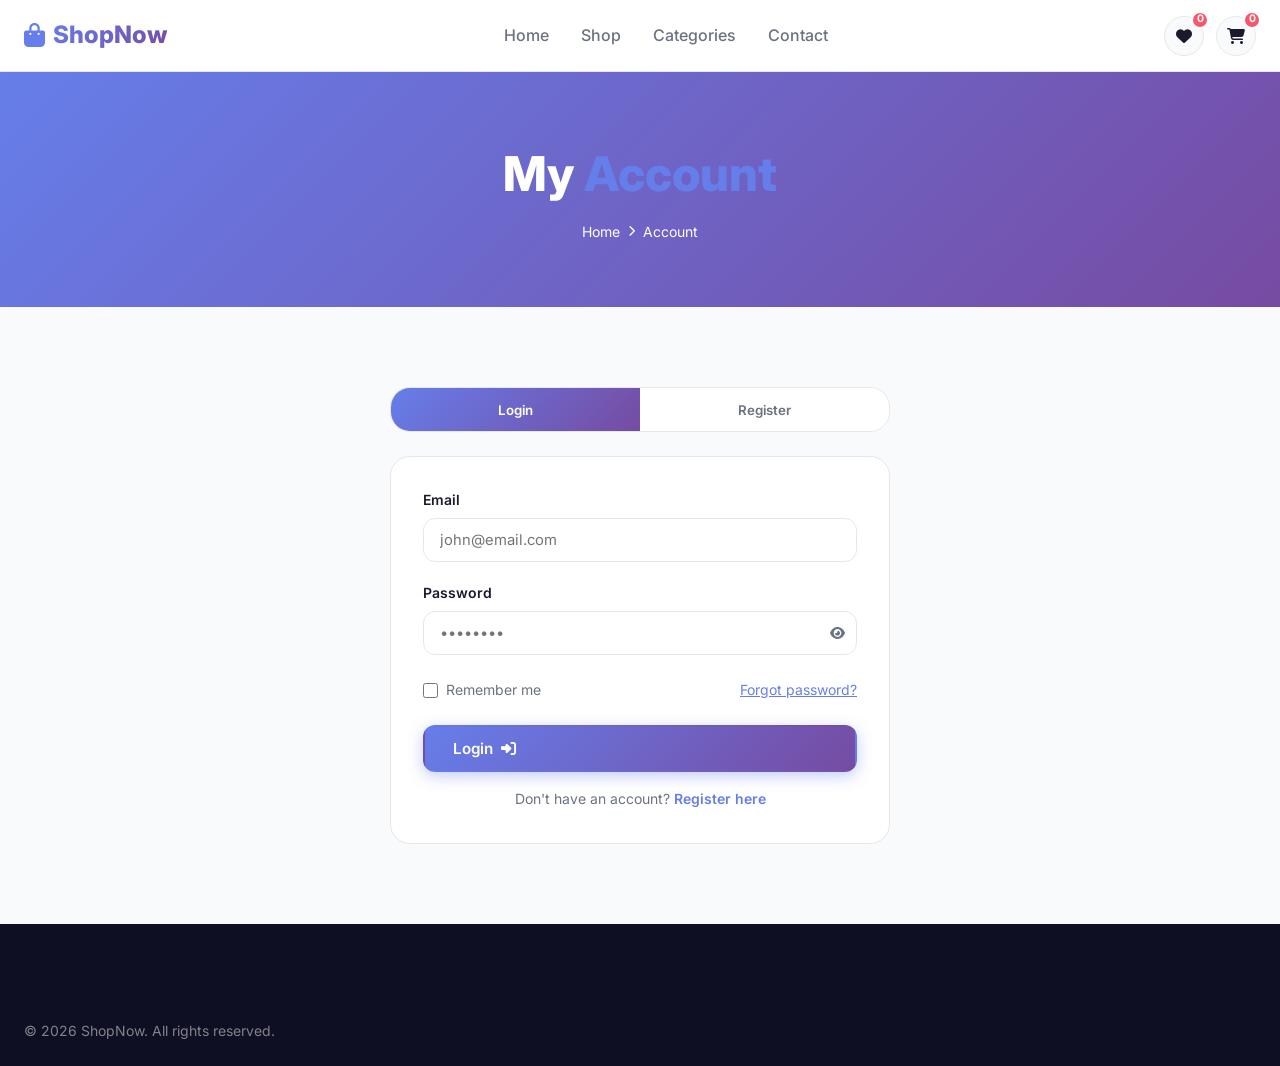
==== account.html @ 6c17c382 "Add files via upload account" ====
<!DOCTYPE html>
<html lang="en">
<head>
  <meta charset="UTF-8"/>
  <meta name="viewport" content="width=device-width, initial-scale=1.0"/>
  <title>My Account – ShopNow</title>
  <link rel="stylesheet" href="css/style.css"/>
  <link rel="stylesheet" href="css/animations.css"/>
  <link rel="stylesheet" href="https://cdnjs.cloudflare.com/ajax/libs/font-awesome/6.5.0/css/all.min.css"/>
  <link href="https://fonts.googleapis.com/css2?family=Inter:wght@300;400;500;600;700;800&display=swap" rel="stylesheet"/>
</head>
<body>
  <header class="navbar" id="navbar">
    <div class="nav-container">
      <a href="index.html" class="logo"><i class="fas fa-shopping-bag"></i><span>ShopNow</span></a>
      <nav class="nav-links" id="navLinks">
        <a href="index.html">Home</a><a href="shop.html">Shop</a>
        <a href="index.html#categories">Categories</a><a href="contact.html">Contact</a>
      </nav>
      <div class="nav-actions">
        <a href="wishlist.html" class="icon-btn"><i class="fas fa-heart"></i><span class="badge" id="wishlistBadge">0</span></a>
        <a href="cart.html" class="icon-btn"><i class="fas fa-shopping-cart"></i><span class="badge" id="cartBadge">0</span></a>
        <button class="hamburger" id="hamburger"><span></span><span></span><span></span></button>
      </div>
    </div>
  </header>

  <div class="page-hero">
    <h1>My <span class="highlight">Account</span></h1>
    <nav class="breadcrumb"><a href="index.html">Home</a> <i class="fas fa-chevron-right"></i> Account</nav>
  </div>

  <!-- Login / Register or Dashboard -->
  <section class="container section" id="accountSection">
    <!-- AUTH FORMS (shown when logged out) -->
    <div id="authForms">
      <div class="auth-tabs">
        <button class="auth-tab active" id="loginTab">Login</button>
        <button class="auth-tab" id="registerTab">Register</button>
      </div>

      <!-- Login Form -->
      <div class="auth-form-wrap" id="loginForm">
        <form id="loginFormEl">
          <div class="form-group">
            <label>Email</label>
            <input type="email" id="loginEmail" placeholder="john@email.com" required/>
          </div>
          <div class="form-group">
            <label>Password</label>
            <div class="password-wrap">
              <input type="password" id="loginPass" placeholder="••••••••" required/>
              <button type="button" class="eye-btn" data-target="loginPass"><i class="fas fa-eye"></i></button>
            </div>
          </div>
          <div class="form-check-row">
            <label class="filter-check"><input type="checkbox"> Remember me</label>
            <a href="#" class="link">Forgot password?</a>
          </div>
          <button type="submit" class="btn btn-primary full-width">Login <i class="fas fa-sign-in-alt"></i></button>
          <p class="auth-switch">Don't have an account? <a href="#" id="toRegister">Register here</a></p>
        </form>
      </div>

      <!-- Register Form -->
      <div class="auth-form-wrap hidden" id="registerForm">
        <form id="registerFormEl">
          <div class="form-row">
            <div class="form-group">
              <label>First Name *</label>
              <input type="text" placeholder="John" required/>
            </div>
            <div class="form-group">
              <label>Last Name *</label>
              <input type="text" placeholder="Doe" required/>
            </div>
          </div>
          <div class="form-group">
            <label>Email *</label>
            <input type="email" placeholder="john@email.com" required/>
          </div>
          <div class="form-group">
            <label>Phone</label>
            <input type="tel" placeholder="+91 98765 43210"/>
          </div>
          <div class="form-group">
            <label>Password *</label>
            <div class="password-wrap">
              <input type="password" id="regPass" placeholder="Min. 8 characters" required/>
              <button type="button" class="eye-btn" data-target="regPass"><i class="fas fa-eye"></i></button>
            </div>
          </div>
          <div class="form-group">
            <label class="filter-check"><input type="checkbox" required> I agree to the <a href="#" class="link">Terms & Conditions</a></label>
          </div>
          <button type="submit" class="btn btn-primary full-width">Create Account <i class="fas fa-user-plus"></i></button>
          <p class="auth-switch">Already have an account? <a href="#" id="toLogin">Login here</a></p>
        </form>
      </div>
    </div>

    <!-- DASHBOARD (shown when logged in) -->
    <div id="dashboard" class="hidden">
      <div class="dashboard-layout">
        <aside class="dashboard-sidebar">
          <div class="user-avatar-big" id="userAvatarBig">A</div>
          <div class="user-name-big" id="userNameBig">User</div>
          <nav class="dashboard-nav">
            <button class="dash-tab active" data-tab="orders"><i class="fas fa-box"></i> My Orders</button>
            <button class="dash-tab" data-tab="profile"><i class="fas fa-user"></i> Profile</button>
            <button class="dash-tab" data-tab="addresses"><i class="fas fa-map-marker-alt"></i> Addresses</button>
            <button class="dash-tab" data-tab="wishlist"><i class="fas fa-heart"></i> Wishlist</button>
            <button class="dash-tab logout" id="logoutBtn"><i class="fas fa-sign-out-alt"></i> Logout</button>
          </nav>
        </aside>
        <main class="dashboard-main">
          <div class="dash-panel active" id="tabOrders">
            <h3>My Orders</h3>
            <div class="orders-list" id="ordersList">
              <div class="empty-state"><i class="fas fa-box-open"></i><p>No orders yet. <a href="shop.html">Start shopping!</a></p></div>
            </div>
          </div>
          <div class="dash-panel" id="tabProfile">
            <h3>Edit Profile</h3>
            <form class="checkout-form">
              <div class="form-row">
                <div class="form-group"><label>First Name</label><input type="text" placeholder="John"/></div>
                <div class="form-group"><label>Last Name</label><input type="text" placeholder="Doe"/></div>
              </div>
              <div class="form-group"><label>Email</label><input type="email" placeholder="john@email.com"/></div>
              <div class="form-group"><label>Phone</label><input type="tel" placeholder="+91 98765 43210"/></div>
              <button type="submit" class="btn btn-primary">Save Changes</button>
            </form>
          </div>
          <div class="dash-panel" id="tabAddresses">
            <h3>Saved Addresses</h3>
            <div class="empty-state"><i class="fas fa-map-pin"></i><p>No addresses saved yet.</p></div>
          </div>
          <div class="dash-panel" id="tabWishlist">
            <h3>Wishlist</h3>
            <div id="dashWishlistGrid" class="products-grid"></div>
          </div>
        </main>
      </div>
    </div>
  </section>

  <footer class="footer">
    <div class="container">
      <div class="footer-bottom" style="border-top:none;padding-top:2rem;">
        <p>© 2026 ShopNow. All rights reserved.</p>
      </div>
    </div>
  </footer>

  <div class="toast" id="toast"><i class="fas fa-check-circle"></i> <span id="toastMsg"></span></div>
  <button class="back-to-top" id="backToTop"><i class="fas fa-arrow-up"></i></button>

  <script src="js/data.js"></script>
  <script src="js/utils.js"></script>
  <script src="js/account.js"></script>
</body>
</html>
---- css/style.css ----
/* ============================
   SHOPNOW – MAIN STYLESHEET
   ============================ */

/* ── RESET & BASE ── */
*, *::before, *::after { box-sizing: border-box; margin: 0; padding: 0; }
:root {
  --primary: #667eea;
  --primary-dark: #5a6fd6;
  --secondary: #764ba2;
  --accent: #f5576c;
  --success: #43e97b;
  --warning: #fee140;
  --text: #1a1a2e;
  --text-light: #6b7280;
  --bg: #f8fafc;
  --white: #ffffff;
  --border: #e5e7eb;
  --shadow: 0 4px 20px rgba(0,0,0,.08);
  --shadow-lg: 0 10px 40px rgba(0,0,0,.15);
  --radius: 12px;
  --radius-lg: 20px;
  --transition: all .3s ease;
  --nav-h: 72px;
  --font: 'Inter', sans-serif;
}
html { scroll-behavior: smooth; }
body { font-family: var(--font); color: var(--text); background: var(--bg); line-height: 1.6; overflow-x: hidden; }
a { text-decoration: none; color: inherit; }
ul { list-style: none; }
img { max-width: 100%; display: block; }
input, select, textarea, button { font-family: inherit; outline: none; border: none; }
button { cursor: pointer; }

/* ── UTILITY ── */
.container { max-width: 1280px; margin: 0 auto; padding: 0 1.5rem; }
.section { padding: 5rem 0; }
.hidden { display: none !important; }
.text-green { color: var(--success); }
.full-width { width: 100%; }
.link { color: var(--primary); text-decoration: underline; }

/* ── BUTTONS ── */
.btn {
  display: inline-flex; align-items: center; gap: .5rem;
  padding: .75rem 1.75rem; border-radius: var(--radius); font-weight: 600; font-size: .95rem;
  cursor: pointer; transition: var(--transition); border: 2px solid transparent;
}
.btn-primary {
  background: linear-gradient(135deg, var(--primary), var(--secondary));
  color: #fff; border-color: transparent;
  box-shadow: 0 4px 15px rgba(102,126,234,.4);
}
.btn-primary:hover { transform: translateY(-2px); box-shadow: 0 8px 25px rgba(102,126,234,.5); }
.btn-outline {
  background: transparent; color: var(--primary);
  border-color: var(--primary);
}
.btn-outline:hover { background: var(--primary); color: #fff; }
.btn-text { background: none; color: var(--primary); font-size: .875rem; font-weight: 500; padding: 0; }

/* ── SECTION HEADER ── */
.section-header { text-align: center; margin-bottom: 3rem; }
.section-header h2 { font-size: clamp(1.75rem, 4vw, 2.5rem); font-weight: 800; margin-bottom: .75rem; }
.section-header p { color: var(--text-light); font-size: 1.1rem; max-width: 500px; margin: 0 auto 1.5rem; }
.highlight { color: var(--primary); }
.gradient-text {
  background: linear-gradient(135deg, #fff 0%, #ffd6ff 100%);
  -webkit-background-clip: text; -webkit-text-fill-color: transparent; background-clip: text;
}

/* ============================
   NAVBAR
   ============================ */
.navbar {
  position: fixed; top: 0; left: 0; right: 0; z-index: 1000;
  background: rgba(255,255,255,.95); backdrop-filter: blur(12px);
  border-bottom: 1px solid var(--border);
  transition: var(--transition);
  height: var(--nav-h);
}
.navbar.scrolled { box-shadow: var(--shadow); }
.nav-container {
  display: flex; align-items: center; justify-content: space-between;
  height: 100%; max-width: 1280px; margin: 0 auto; padding: 0 1.5rem;
}
.logo { display: flex; align-items: center; gap: .5rem; font-size: 1.5rem; font-weight: 800; }
.logo i { color: var(--primary); }
.logo span { background: linear-gradient(135deg, var(--primary), var(--secondary)); -webkit-background-clip: text; -webkit-text-fill-color: transparent; background-clip: text; }

.nav-links { display: flex; gap: 2rem; }
.nav-links a { font-weight: 500; color: var(--text-light); transition: var(--transition); position: relative; }
.nav-links a::after {
  content: ''; position: absolute; bottom: -4px; left: 0;
  width: 0; height: 2px; background: var(--primary); transition: var(--transition);
}
.nav-links a:hover::after, .nav-links a.active::after { width: 100%; }
.nav-links a:hover, .nav-links a.active { color: var(--primary); }

.nav-actions { display: flex; align-items: center; gap: .75rem; }
.search-bar {
  display: flex; align-items: center; gap: .5rem;
  background: var(--bg); border: 1px solid var(--border);
  border-radius: 30px; padding: .5rem 1rem;
  transition: var(--transition);
}
.search-bar:focus-within { border-color: var(--primary); box-shadow: 0 0 0 3px rgba(102,126,234,.15); }
.search-bar i { color: var(--text-light); font-size: .875rem; }
.search-bar input { background: none; width: 180px; font-size: .875rem; }

.icon-btn {
  position: relative; width: 40px; height: 40px; border-radius: 50%;
  display: flex; align-items: center; justify-content: center;
  background: var(--bg); border: 1px solid var(--border);
  color: var(--text); transition: var(--transition); font-size: 1rem;
}
.icon-btn:hover { background: var(--primary); color: #fff; border-color: var(--primary); }
.badge {
  position: absolute; top: -6px; right: -6px;
  background: var(--accent); color: #fff; font-size: .65rem; font-weight: 700;
  width: 18px; height: 18px; border-radius: 50%; display: flex; align-items: center; justify-content: center;
  border: 2px solid #fff;
}

.hamburger { display: none; flex-direction: column; gap: 5px; background: none; padding: .5rem; }
.hamburger span { display: block; width: 22px; height: 2px; background: var(--text); transition: var(--transition); border-radius: 2px; }
.hamburger.open span:nth-child(1) { transform: translateY(7px) rotate(45deg); }
.hamburger.open span:nth-child(2) { opacity: 0; }
.hamburger.open span:nth-child(3) { transform: translateY(-7px) rotate(-45deg); }

/* ============================
   HERO SLIDER
   ============================ */
.hero {
  position: relative; height: 100vh; min-height: 600px;
  overflow: hidden; margin-top: var(--nav-h);
}
.hero-slides { height: 100%; }
.slide {
  position: absolute; inset: 0; display: flex; align-items: center;
  padding: 0 1.5rem; opacity: 0; transition: opacity .7s ease; pointer-events: none;
}
.slide.active { opacity: 1; pointer-events: auto; }
.slide-content { flex: 1; max-width: 600px; color: #fff; z-index: 1; }
.badge-tag {
  display: inline-block; background: rgba(255,255,255,.2); color: #fff;
  padding: .35rem 1rem; border-radius: 30px; font-size: .875rem; font-weight: 600;
  margin-bottom: 1.5rem; backdrop-filter: blur(10px); border: 1px solid rgba(255,255,255,.3);
}
.slide-content h1 { font-size: clamp(2.5rem, 6vw, 4rem); font-weight: 800; line-height: 1.15; margin-bottom: 1.25rem; }
.slide-content p { font-size: 1.1rem; opacity: .85; margin-bottom: 2rem; max-width: 480px; }
.hero-btns { display: flex; gap: 1rem; flex-wrap: wrap; }
.hero-btns .btn-outline { border-color: rgba(255,255,255,.6); color: #fff; }
.hero-btns .btn-outline:hover { background: rgba(255,255,255,.2); border-color: #fff; }

.slide-visual {
  flex: 1; display: flex; align-items: center; justify-content: center;
  position: relative; height: 400px;
}
.hero-image-circle {
  width: 320px; height: 320px; border-radius: 50%;
  background: rgba(255,255,255,.15); border: 2px solid rgba(255,255,255,.3);
  display: flex; align-items: center; justify-content: center;
  backdrop-filter: blur(10px);
}
.hero-icon { font-size: 7rem; color: rgba(255,255,255,.8); }
.floating-card {
  position: absolute; background: rgba(255,255,255,.95);
  border-radius: var(--radius); padding: .6rem 1rem; font-size: .875rem;
  font-weight: 600; color: var(--text); box-shadow: var(--shadow-lg);
  display: flex; align-items: center; gap: .5rem;
  animation: floatCard 3s ease-in-out infinite;
}
.floating-card i { color: var(--primary); }
.card-1 { top: 10%; right: 5%; animation-delay: 0s; }
.card-2 { bottom: 20%; right: 10%; animation-delay: 1.5s; }

.slide-dots {
  position: absolute; bottom: 2rem; left: 50%; transform: translateX(-50%);
  display: flex; gap: .5rem; z-index: 10;
}
.dot {
  width: 10px; height: 10px; border-radius: 50%; background: rgba(255,255,255,.5);
  border: none; cursor: pointer; transition: var(--transition);
}
.dot.active { background: #fff; width: 28px; border-radius: 5px; }
.slide-arrow {
  position: absolute; top: 50%; transform: translateY(-50%); z-index: 10;
  width: 44px; height: 44px; border-radius: 50%; background: rgba(255,255,255,.2);
  border: 1px solid rgba(255,255,255,.3); color: #fff; font-size: 1.1rem;
  display: flex; align-items: center; justify-content: center;
  cursor: pointer; backdrop-filter: blur(5px); transition: var(--transition);
}
.slide-arrow:hover { background: rgba(255,255,255,.4); }
.slide-arrow.prev { left: 1.5rem; }
.slide-arrow.next { right: 1.5rem; }

/* ============================
   TRUST BAR
   ============================ */
.trust-bar { background: var(--white); border-bottom: 1px solid var(--border); padding: 1.5rem 0; }
.trust-bar .container { display: flex; justify-content: space-around; flex-wrap: wrap; gap: 1rem; }
.trust-item { display: flex; align-items: center; gap: 1rem; }
.trust-item > i { font-size: 1.75rem; color: var(--primary); }
.trust-item strong { display: block; font-weight: 700; font-size: .95rem; }
.trust-item span { font-size: .8rem; color: var(--text-light); }

/* ============================
   CATEGORIES
   ============================ */
.categories-grid {
  display: grid; grid-template-columns: repeat(auto-fit, minmax(160px, 1fr)); gap: 1.5rem;
}
.cat-card {
  background: var(--white); border-radius: var(--radius-lg); padding: 2rem 1.5rem;
  text-align: center; border: 1px solid var(--border);
  transition: var(--transition); display: block;
}
.cat-card:hover { transform: translateY(-8px); box-shadow: var(--shadow-lg); border-color: var(--primary); }
.cat-icon {
  width: 70px; height: 70px; border-radius: 50%; display: flex; align-items: center;
  justify-content: center; margin: 0 auto 1rem; font-size: 1.75rem; color: #fff;
}
.cat-card h3 { font-weight: 700; margin-bottom: .25rem; }
.cat-card span { color: var(--text-light); font-size: .8rem; }

/* ============================
   PRODUCT CARDS
   ============================ */
.products-grid {
  display: grid; grid-template-columns: repeat(auto-fill, minmax(240px, 1fr)); gap: 1.5rem;
}
.product-card {
  background: var(--white); border-radius: var(--radius-lg); overflow: hidden;
  border: 1px solid var(--border); transition: var(--transition); position: relative;
}
.product-card:hover { transform: translateY(-6px); box-shadow: var(--shadow-lg); border-color: var(--primary); }
.product-image {
  position: relative; height: 220px; background: linear-gradient(135deg, #f0f4ff, #e8ecf8);
  display: flex; align-items: center; justify-content: center; overflow: hidden;
}
.product-image .prod-icon { font-size: 5rem; opacity: .15; transition: var(--transition); }
.product-card:hover .prod-icon { transform: scale(1.1); opacity: .25; }
.product-badge {
  position: absolute; top: .75rem; left: .75rem;
  background: var(--accent); color: #fff; padding: .25rem .6rem;
  border-radius: 6px; font-size: .75rem; font-weight: 700;
}
.product-badge.new-badge { background: var(--primary); }
.product-actions {
  position: absolute; top: .75rem; right: .75rem;
  display: flex; flex-direction: column; gap: .5rem;
  opacity: 0; transform: translateX(10px); transition: var(--transition);
}
.product-card:hover .product-actions { opacity: 1; transform: translateX(0); }
.action-btn {
  width: 36px; height: 36px; border-radius: 50%; background: var(--white);
  border: 1px solid var(--border); display: flex; align-items: center; justify-content: center;
  font-size: .875rem; color: var(--text-light); transition: var(--transition);
}
.action-btn:hover { background: var(--primary); color: #fff; border-color: var(--primary); }
.action-btn.wishlisted { background: #fee; color: var(--accent); border-color: var(--accent); }

.product-info { padding: 1.25rem; }
.product-cat { font-size: .75rem; color: var(--primary); font-weight: 600; text-transform: uppercase; margin-bottom: .25rem; }
.product-name { font-weight: 700; font-size: 1rem; margin-bottom: .5rem; line-height: 1.4; }
.product-name a:hover { color: var(--primary); }
.product-rating { display: flex; align-items: center; gap: .35rem; margin-bottom: .75rem; }
.stars { display: flex; gap: 2px; }
.stars i { font-size: .75rem; color: var(--warning); }
.rating-count { font-size: .8rem; color: var(--text-light); }
.product-price { display: flex; align-items: baseline; gap: .5rem; }
.price-current { font-size: 1.25rem; font-weight: 800; color: var(--primary); }
.price-original { font-size: .875rem; color: var(--text-light); text-decoration: line-through; }
.price-off { font-size: .75rem; color: var(--success); font-weight: 600; }
.product-footer { padding: 0 1.25rem 1.25rem; }
.add-to-cart-btn {
  width: 100%; background: linear-gradient(135deg, var(--primary), var(--secondary));
  color: #fff; padding: .65rem; border-radius: var(--radius); font-weight: 600;
  transition: var(--transition); display: flex; align-items: center; justify-content: center; gap: .5rem;
}
.add-to-cart-btn:hover { transform: translateY(-2px); box-shadow: 0 4px 15px rgba(102,126,234,.4); }
.out-of-stock-btn {
  width: 100%; background: var(--border); color: var(--text-light);
  padding: .65rem; border-radius: var(--radius); font-weight: 600; cursor: not-allowed;
}

/* Filter Tabs */
.filter-tabs { display: flex; gap: .75rem; flex-wrap: wrap; justify-content: center; margin-top: 1.5rem; }
.tab {
  padding: .5rem 1.25rem; border-radius: 30px; font-size: .875rem; font-weight: 600;
  border: 2px solid var(--border); background: var(--white); color: var(--text-light);
  cursor: pointer; transition: var(--transition);
}
.tab.active, .tab:hover { background: var(--primary); color: #fff; border-color: var(--primary); }

/* ============================
   DEALS BANNER
   ============================ */
.deal-card {
  background: linear-gradient(135deg, #1a1a2e, #16213e);
  border-radius: var(--radius-lg); padding: 3.5rem; color: #fff;
  display: flex; align-items: center; gap: 3rem;
  position: relative; overflow: hidden;
}
.deal-card::before {
  content: ''; position: absolute; top: -50%; right: -10%;
  width: 400px; height: 400px; border-radius: 50%;
  background: radial-gradient(circle, rgba(102,126,234,.3) 0%, transparent 70%);
}
.deal-tag { display: inline-block; background: var(--accent); color: #fff; padding: .3rem .8rem; border-radius: 20px; font-size: .8rem; font-weight: 700; margin-bottom: 1rem; }
.deal-content h2 { font-size: 2.5rem; font-weight: 800; margin-bottom: .75rem; }
.deal-content p { opacity: .8; margin-bottom: 1.5rem; }
.countdown { display: flex; gap: 1.5rem; margin-bottom: 2rem; }
.time-block { text-align: center; }
.time-block span {
  display: block; font-size: 2.5rem; font-weight: 800;
  background: rgba(255,255,255,.1); border-radius: var(--radius); padding: .5rem 1rem;
  min-width: 80px; border: 1px solid rgba(255,255,255,.2);
}
.time-block label { font-size: .75rem; opacity: .7; margin-top: .35rem; display: block; }
.deal-image { flex: 1; display: flex; align-items: center; justify-content: center; }
.deal-icon { font-size: 8rem; opacity: .15; }

/* ============================
   TESTIMONIALS
   ============================ */
.testimonials-grid { display: grid; grid-template-columns: repeat(auto-fit, minmax(280px, 1fr)); gap: 1.5rem; }
.testimonial-card {
  background: var(--white); border-radius: var(--radius-lg); padding: 2rem;
  border: 1px solid var(--border); transition: var(--transition);
}
.testimonial-card:hover { box-shadow: var(--shadow-lg); border-color: var(--primary); }
.testimonial-card .stars { margin-bottom: 1rem; }
.testimonial-card p { color: var(--text-light); font-size: .95rem; line-height: 1.7; margin-bottom: 1.5rem; font-style: italic; }
.reviewer { display: flex; align-items: center; gap: .75rem; }
.avatar {
  width: 44px; height: 44px; border-radius: 50%;
  background: linear-gradient(135deg, var(--primary), var(--secondary));
  color: #fff; display: flex; align-items: center; justify-content: center;
  font-weight: 700; font-size: 1.1rem;
}
.reviewer strong { display: block; font-size: .95rem; }
.reviewer span { font-size: .8rem; color: var(--text-light); }

/* ============================
   NEWSLETTER
   ============================ */
.newsletter {
  background: linear-gradient(135deg, var(--primary), var(--secondary));
  padding: 5rem 0; text-align: center; color: #fff;
}
.newsletter-content > i { font-size: 3rem; margin-bottom: 1.5rem; opacity: .8; display: block; }
.newsletter h2 { font-size: 2rem; font-weight: 800; margin-bottom: .75rem; }
.newsletter p { opacity: .85; margin-bottom: 2rem; }
.newsletter-form {
  display: flex; gap: .75rem; max-width: 480px; margin: 0 auto;
}
.newsletter-form input {
  flex: 1; padding: .85rem 1.25rem; border-radius: var(--radius);
  border: 2px solid rgba(255,255,255,.3); background: rgba(255,255,255,.15);
  color: #fff; font-size: .95rem;
}
.newsletter-form input::placeholder { color: rgba(255,255,255,.6); }
.newsletter-form input:focus { border-color: #fff; }
.newsletter-form .btn-primary {
  background: #fff; color: var(--primary);
  box-shadow: none; white-space: nowrap;
}
.newsletter-form .btn-primary:hover { background: rgba(255,255,255,.9); }

/* ============================
   FOOTER
   ============================ */
.footer { background: #0f0f23; color: rgba(255,255,255,.8); padding: 4rem 0 0; }
.footer-grid { display: grid; grid-template-columns: 2fr 1fr 1fr 1.5fr; gap: 3rem; padding-bottom: 3rem; }
.footer-brand .logo { color: #fff; margin-bottom: 1rem; }
.footer-brand p { font-size: .875rem; line-height: 1.8; opacity: .7; margin-bottom: 1.5rem; }
.social-links { display: flex; gap: .75rem; }
.social-links a {
  width: 36px; height: 36px; border-radius: 50%; background: rgba(255,255,255,.1);
  display: flex; align-items: center; justify-content: center; font-size: .875rem;
  transition: var(--transition);
}
.social-links a:hover { background: var(--primary); transform: translateY(-3px); }
.footer-links h4 { color: #fff; margin-bottom: 1.25rem; font-size: .95rem; }
.footer-links ul { display: flex; flex-direction: column; gap: .75rem; }
.footer-links a { font-size: .875rem; opacity: .7; transition: var(--transition); }
.footer-links a:hover { opacity: 1; color: var(--primary); }
.contact-list li { display: flex; align-items: flex-start; gap: .75rem; font-size: .875rem; opacity: .7; }
.contact-list i { color: var(--primary); margin-top: .2rem; flex-shrink: 0; }
.footer-bottom {
  border-top: 1px solid rgba(255,255,255,.1); padding: 1.5rem 0;
  display: flex; justify-content: space-between; align-items: center;
  font-size: .875rem; opacity: .6;
}
.payment-icons { display: flex; gap: .75rem; font-size: 1.75rem; }

/* ============================
   PAGE HERO (Inner Pages)
   ============================ */
.page-hero {
  margin-top: var(--nav-h); padding: 4rem 1.5rem; text-align: center;
  background: linear-gradient(135deg, #667eea 0%, #764ba2 100%); color: #fff;
}
.page-hero h1 { font-size: clamp(2rem, 5vw, 3rem); font-weight: 800; margin-bottom: .5rem; }
.page-hero p { opacity: .85; font-size: 1.1rem; margin-bottom: 1rem; }
.breadcrumb { display: flex; align-items: center; justify-content: center; gap: .5rem; font-size: .875rem; opacity: .8; }
.breadcrumb a:hover { opacity: 1; text-decoration: underline; }
.breadcrumb i { font-size: .7rem; }

/* ============================
   SHOP PAGE
   ============================ */
.shop-layout { display: grid; grid-template-columns: 260px 1fr; gap: 2rem; padding-top: 3rem; padding-bottom: 3rem; align-items: start; }
.shop-sidebar {
  background: var(--white); border-radius: var(--radius-lg); padding: 1.5rem;
  border: 1px solid var(--border); position: sticky; top: calc(var(--nav-h) + 1rem);
}
.sidebar-header { display: flex; justify-content: space-between; align-items: center; margin-bottom: 1.5rem; padding-bottom: 1rem; border-bottom: 1px solid var(--border); }
.sidebar-header h3 { font-weight: 700; font-size: 1.1rem; }
.filter-group { margin-bottom: 1.5rem; padding-bottom: 1.5rem; border-bottom: 1px solid var(--border); }
.filter-group:last-child { border-bottom: none; margin-bottom: 0; padding-bottom: 0; }
.filter-group h4 { font-weight: 600; margin-bottom: .75rem; font-size: .925rem; }
.filter-check { display: flex; align-items: center; gap: .5rem; cursor: pointer; font-size: .875rem; color: var(--text-light); padding: .25rem 0; transition: var(--transition); }
.filter-check:hover { color: var(--primary); }
.filter-check input { accent-color: var(--primary); width: 15px; height: 15px; }
.price-range { display: flex; flex-direction: column; gap: .75rem; }
.price-range input[type="range"] { width: 100%; accent-color: var(--primary); }
.price-labels { display: flex; justify-content: space-between; font-size: .8rem; color: var(--text-light); }

.shop-toolbar {
  display: flex; justify-content: space-between; align-items: center;
  background: var(--white); border-radius: var(--radius); padding: 1rem 1.25rem;
  border: 1px solid var(--border); margin-bottom: 1.5rem; flex-wrap: wrap; gap: .75rem;
}
.results-info { font-size: .875rem; color: var(--text-light); }
.results-info strong { color: var(--text); }
.toolbar-right { display: flex; align-items: center; gap: .75rem; }
.toolbar-right select {
  padding: .5rem .75rem; border: 1px solid var(--border); border-radius: var(--radius);
  font-size: .875rem; background: var(--bg); color: var(--text);
}
.view-btn {
  width: 36px; height: 36px; border-radius: var(--radius); background: var(--bg);
  border: 1px solid var(--border); color: var(--text-light); display: flex;
  align-items: center; justify-content: center; transition: var(--transition);
}
.view-btn.active, .view-btn:hover { background: var(--primary); color: #fff; border-color: var(--primary); }
.filter-toggle-btn {
  display: none; padding: .45rem .85rem; border-radius: var(--radius);
  background: var(--primary); color: #fff; font-size: .875rem; font-weight: 600;
  border: none; align-items: center; gap: .35rem;
}

/* PAGINATION */
.pagination { display: flex; justify-content: center; gap: .5rem; margin-top: 2.5rem; flex-wrap: wrap; }
.page-btn {
  width: 38px; height: 38px; border-radius: var(--radius); border: 1px solid var(--border);
  background: var(--white); color: var(--text-light); font-size: .875rem; font-weight: 600;
  cursor: pointer; transition: var(--transition);
}
.page-btn.active, .page-btn:hover { background: var(--primary); color: #fff; border-color: var(--primary); }

/* LIST VIEW */
.products-grid.list-view { grid-template-columns: 1fr; }
.products-grid.list-view .product-card { display: flex; flex-direction: row; max-height: 170px; }
.products-grid.list-view .product-image { width: 170px; flex-shrink: 0; height: auto; }
.products-grid.list-view .product-info { flex: 1; }
.products-grid.list-view .product-footer { display: flex; align-items: flex-end; padding-bottom: 1.25rem; }
.products-grid.list-view .add-to-cart-btn { width: auto; padding: .55rem 1.25rem; }

/* ============================
   CART PAGE
   ============================ */
.cart-layout {
  display: grid; grid-template-columns: 1fr 360px; gap: 2rem;
  padding-top: 3rem; padding-bottom: 3rem; align-items: start;
}
.cart-item {
  background: var(--white); border-radius: var(--radius-lg); padding: 1.25rem;
  border: 1px solid var(--border); display: flex; gap: 1.25rem; margin-bottom: 1rem;
  transition: var(--transition);
}
.cart-item:hover { box-shadow: var(--shadow); }
.cart-item-img {
  width: 90px; height: 90px; border-radius: var(--radius);
  background: linear-gradient(135deg, #f0f4ff, #e8ecf8);
  display: flex; align-items: center; justify-content: center;
  flex-shrink: 0; font-size: 2.5rem; color: var(--primary); opacity: .4;
}
.cart-item-details { flex: 1; }
.cart-item-name { font-weight: 700; margin-bottom: .25rem; }
.cart-item-cat { font-size: .8rem; color: var(--primary); margin-bottom: .5rem; }
.cart-item-price { font-size: 1.1rem; font-weight: 800; color: var(--primary); }
.cart-item-actions { display: flex; align-items: center; gap: 1rem; margin-top: .75rem; }
.qty-control {
  display: flex; align-items: center; gap: .5rem;
  border: 1px solid var(--border); border-radius: var(--radius); overflow: hidden;
}
.qty-btn {
  width: 32px; height: 32px; background: var(--bg); border: none;
  font-size: 1rem; font-weight: 600; transition: var(--transition);
}
.qty-btn:hover { background: var(--primary); color: #fff; }
.qty-num { width: 36px; text-align: center; font-weight: 600; font-size: .95rem; }
.remove-btn { color: var(--accent); font-size: .8rem; font-weight: 600; cursor: pointer; background: none; }
.remove-btn:hover { text-decoration: underline; }

.summary-card {
  background: var(--white); border-radius: var(--radius-lg); padding: 1.75rem;
  border: 1px solid var(--border); position: sticky; top: calc(var(--nav-h) + 1rem);
}
.summary-card h3 { font-weight: 700; margin-bottom: 1.5rem; font-size: 1.1rem; }
.summary-row { display: flex; justify-content: space-between; margin-bottom: .85rem; font-size: .95rem; }
.summary-row.total { font-size: 1.25rem; font-weight: 800; color: var(--primary); }
.summary-divider { height: 1px; background: var(--border); margin: 1rem 0; }

.coupon-wrap { display: flex; gap: .5rem; margin-top: 1.25rem; margin-bottom: .5rem; }
.coupon-wrap input {
  flex: 1; padding: .6rem .75rem; border: 1px solid var(--border);
  border-radius: var(--radius); font-size: .875rem;
}
.coupon-wrap input:focus { border-color: var(--primary); }
#couponMsg { font-size: .8rem; margin-bottom: .75rem; }
.secure-badge {
  text-align: center; margin-top: 1rem; font-size: .8rem; color: var(--text-light);
}
.secure-badge i { color: var(--success); }

/* EMPTY STATE */
.empty-cart, .empty-state {
  text-align: center; padding: 4rem 2rem; color: var(--text-light);
  grid-column: 1 / -1;
}
.empty-cart i, .empty-state > i { font-size: 5rem; opacity: .2; margin-bottom: 1rem; display: block; }
.empty-cart h2 { margin-bottom: .75rem; }
.empty-cart p, .empty-state p { margin-bottom: 1.5rem; }

/* ============================
   WISHLIST
   ============================ */
.wishlist-header { display: flex; justify-content: space-between; align-items: center; margin-bottom: 2rem; }
.wishlist-header span { font-size: 1rem; color: var(--text-light); }

/* ============================
   CHECKOUT PAGE
   ============================ */
.checkout-steps {
  display: flex; align-items: center; justify-content: center; gap: 0;
  padding: 2.5rem 1.5rem; margin: 0 auto;
}
.step { display: flex; flex-direction: column; align-items: center; gap: .4rem; }
.step-num {
  width: 38px; height: 38px; border-radius: 50%; background: var(--border);
  color: var(--text-light); font-weight: 700; display: flex; align-items: center; justify-content: center;
  font-size: .9rem; transition: var(--transition);
}
.step span { font-size: .8rem; color: var(--text-light); font-weight: 500; }
.step.active .step-num { background: linear-gradient(135deg, var(--primary), var(--secondary)); color: #fff; box-shadow: 0 4px 12px rgba(102,126,234,.4); }
.step.active span { color: var(--primary); font-weight: 600; }
.step.done .step-num { background: var(--success); color: #fff; }
.step-line { flex: 1; max-width: 100px; height: 2px; background: var(--border); margin: 0 .5rem; margin-bottom: 1.1rem; }
.step-line.done { background: var(--success); }

.checkout-layout { display: grid; grid-template-columns: 1fr 340px; gap: 2rem; padding-top: 1rem; padding-bottom: 3rem; align-items: start; }
.checkout-section { display: none; }
.checkout-section.active { display: block; }
.checkout-section > h3 { font-size: 1.2rem; font-weight: 700; margin-bottom: 1.5rem; display: flex; align-items: center; gap: .75rem; }
.checkout-section > h3 i { color: var(--primary); }

.checkout-form { background: var(--white); border-radius: var(--radius-lg); padding: 2rem; border: 1px solid var(--border); }
.form-group { margin-bottom: 1.25rem; }
.form-group label { display: block; font-weight: 600; font-size: .875rem; margin-bottom: .4rem; }
.form-group input, .form-group select, .form-group textarea {
  width: 100%; padding: .75rem 1rem; border: 1.5px solid var(--border);
  border-radius: var(--radius); font-size: .925rem; transition: var(--transition); background: var(--white);
}
.form-group input:focus, .form-group select:focus, .form-group textarea:focus {
  border-color: var(--primary); box-shadow: 0 0 0 3px rgba(102,126,234,.1);
}
.form-row { display: grid; grid-template-columns: 1fr 1fr; gap: 1rem; }
.checkout-btn-row { display: flex; gap: 1rem; margin-top: 1.5rem; }

.payment-methods { display: flex; flex-direction: column; gap: .75rem; margin-bottom: 1.5rem; background: var(--white); border-radius: var(--radius-lg); padding: 1.5rem; border: 1px solid var(--border); }
.payment-option {
  display: flex; align-items: center; gap: 1rem; padding: 1rem 1.25rem;
  border: 2px solid var(--border); border-radius: var(--radius); cursor: pointer; font-weight: 500;
  transition: var(--transition); background: var(--bg);
}
.payment-option:hover, .payment-option.selected { border-color: var(--primary); background: #f0f4ff; color: var(--primary); }
.payment-option input { accent-color: var(--primary); }
.payment-option i { font-size: 1.2rem; color: var(--primary); }
.card-form, .upi-form {
  background: var(--white); border-radius: var(--radius-lg); padding: 1.5rem;
  border: 1px solid var(--border); margin-top: -1rem; margin-bottom: 1rem;
}

.checkout-items-list { display: flex; flex-direction: column; gap: .75rem; margin-bottom: 1rem; }
.checkout-item {
  display: flex; justify-content: space-between; align-items: center;
  font-size: .875rem; padding: .5rem 0; border-bottom: 1px dashed var(--border);
}
.checkout-item:last-child { border-bottom: none; }

/* Order Success */
.order-success { text-align: center; padding: 3rem; background: var(--white); border-radius: var(--radius-lg); border: 1px solid var(--border); }
.success-icon { font-size: 5rem; color: var(--success); margin-bottom: 1.5rem; }
.order-success h2 { font-size: 1.75rem; font-weight: 800; margin-bottom: .75rem; }
.order-success p { color: var(--text-light); margin-bottom: 1.5rem; }
.order-id { background: var(--bg); border-radius: var(--radius); padding: .75rem 1.25rem; display: inline-block; margin-bottom: 2rem; font-size: .875rem; }
.success-actions { display: flex; gap: 1rem; justify-content: center; }

/* ============================
   PRODUCT DETAIL PAGE
   ============================ */
.product-detail {
  display: grid; grid-template-columns: 1fr 1fr; gap: 4rem; padding-top: 3rem; padding-bottom: 3rem;
}
.product-gallery { position: sticky; top: calc(var(--nav-h) + 1rem); }
.gallery-main {
  background: linear-gradient(135deg, #f0f4ff, #e8ecf8);
  border-radius: var(--radius-lg); height: 420px;
  display: flex; align-items: center; justify-content: center;
  font-size: 10rem; color: var(--primary); opacity: .25; margin-bottom: 1rem;
}
.gallery-thumbs { display: flex; gap: .75rem; }
.thumb {
  width: 72px; height: 72px; border-radius: var(--radius);
  background: linear-gradient(135deg, #f0f4ff, #e8ecf8);
  display: flex; align-items: center; justify-content: center;
  font-size: 1.5rem; color: var(--primary); opacity: .3;
  cursor: pointer; border: 2px solid transparent; transition: var(--transition);
}
.thumb.active, .thumb:hover { border-color: var(--primary); opacity: .6; }

.product-detail-info .product-cat { font-size: .875rem; }
.product-detail-info .product-name { font-size: 1.75rem; }
.product-detail-info .product-price { margin: 1rem 0; }
.product-detail-info .price-current { font-size: 2rem; }
.product-desc { color: var(--text-light); line-height: 1.8; margin-bottom: 1.5rem; }
.product-meta { display: flex; flex-direction: column; gap: .5rem; margin-bottom: 1.5rem; font-size: .875rem; }
.product-meta span { color: var(--text-light); }
.product-meta strong { color: var(--text); }
.size-selector { margin-bottom: 1.5rem; }
.size-selector h4 { font-weight: 600; margin-bottom: .75rem; }
.size-options { display: flex; gap: .5rem; flex-wrap: wrap; }
.size-btn {
  width: 44px; height: 44px; border-radius: var(--radius); border: 1.5px solid var(--border);
  background: var(--white); font-size: .875rem; font-weight: 600; cursor: pointer; transition: var(--transition);
}
.size-btn.active, .size-btn:hover { border-color: var(--primary); background: var(--primary); color: #fff; }
.qty-wrapper { display: flex; align-items: center; gap: 1rem; margin-bottom: 1.5rem; }
.qty-wrapper h4 { font-weight: 600; }
.detail-actions { display: flex; gap: 1rem; flex-wrap: wrap; }
.detail-actions .btn { flex: 1; justify-content: center; }
.wishlist-detail-btn { width: 48px; height: 48px; border-radius: var(--radius); border: 1.5px solid var(--border); background: var(--white); font-size: 1.1rem; color: var(--text-light); flex-shrink: 0; transition: var(--transition); }
.wishlist-detail-btn:hover, .wishlist-detail-btn.wishlisted { color: var(--accent); border-color: var(--accent); }
.product-badges { display: flex; gap: .5rem; flex-wrap: wrap; margin-top: 1.5rem; }
.info-badge { background: var(--bg); border-radius: var(--radius); padding: .4rem .75rem; font-size: .8rem; font-weight: 600; color: var(--text-light); display: flex; align-items: center; gap: .35rem; }
.info-badge i { color: var(--primary); }

/* ============================
   CONTACT PAGE
   ============================ */
.contact-layout { display: grid; grid-template-columns: 1fr 1.4fr; gap: 4rem; }
.contact-info h2 { font-size: 2rem; font-weight: 800; margin-bottom: 1rem; }
.contact-info > p { color: var(--text-light); line-height: 1.8; margin-bottom: 2rem; }
.contact-item { display: flex; align-items: flex-start; gap: 1rem; margin-bottom: 1.5rem; }
.contact-icon {
  width: 46px; height: 46px; border-radius: 50%; flex-shrink: 0;
  background: linear-gradient(135deg, var(--primary), var(--secondary));
  color: #fff; display: flex; align-items: center; justify-content: center;
}
.contact-item strong { display: block; font-weight: 700; margin-bottom: .2rem; }
.contact-form-wrap { background: var(--white); border-radius: var(--radius-lg); padding: 2.5rem; border: 1px solid var(--border); }
.contact-form h3 { font-size: 1.5rem; font-weight: 700; margin-bottom: 1.5rem; }
.form-group textarea { resize: vertical; min-height: 120px; }

/* FAQ */
.faq-list { display: flex; flex-direction: column; gap: .75rem; max-width: 800px; margin: 0 auto; }
.faq-item { background: var(--white); border-radius: var(--radius); border: 1px solid var(--border); overflow: hidden; }
.faq-question {
  width: 100%; display: flex; justify-content: space-between; align-items: center;
  padding: 1.1rem 1.5rem; background: none; font-weight: 600; font-size: .975rem;
  transition: var(--transition);
}
.faq-question:hover { color: var(--primary); }
.faq-question i { transition: var(--transition); }
.faq-item.open .faq-question i { transform: rotate(180deg); color: var(--primary); }
.faq-answer { display: none; padding: 0 1.5rem 1.25rem; color: var(--text-light); line-height: 1.7; font-size: .925rem; }
.faq-item.open .faq-answer { display: block; }

/* ============================
   ACCOUNT / DASHBOARD
   ============================ */
.auth-tabs { display: flex; max-width: 500px; margin: 0 auto 0; border: 1px solid var(--border); border-radius: var(--radius-lg); overflow: hidden; }
.auth-tab { flex: 1; padding: .85rem; font-weight: 600; background: var(--white); color: var(--text-light); border: none; transition: var(--transition); }
.auth-tab.active { background: linear-gradient(135deg, var(--primary), var(--secondary)); color: #fff; }
.auth-form-wrap { max-width: 500px; margin: 1.5rem auto 0; background: var(--white); border-radius: var(--radius-lg); padding: 2rem; border: 1px solid var(--border); }
.auth-form-wrap form { display: flex; flex-direction: column; }
.password-wrap { position: relative; }
.password-wrap input { padding-right: 3rem; }
.eye-btn { position: absolute; right: .75rem; top: 50%; transform: translateY(-50%); background: none; color: var(--text-light); }
.form-check-row { display: flex; justify-content: space-between; align-items: center; margin-bottom: 1.25rem; font-size: .875rem; }
.auth-switch { text-align: center; margin-top: 1rem; font-size: .875rem; color: var(--text-light); }
.auth-switch a { color: var(--primary); font-weight: 600; }

.dashboard-layout { display: grid; grid-template-columns: 240px 1fr; gap: 2rem; }
.dashboard-sidebar { background: var(--white); border-radius: var(--radius-lg); padding: 2rem; border: 1px solid var(--border); text-align: center; position: sticky; top: calc(var(--nav-h) + 1rem); }
.user-avatar-big {
  width: 80px; height: 80px; border-radius: 50%;
  background: linear-gradient(135deg, var(--primary), var(--secondary));
  color: #fff; font-size: 2rem; font-weight: 700;
  display: flex; align-items: center; justify-content: center; margin: 0 auto 1rem;
}
.user-name-big { font-weight: 700; font-size: 1.1rem; margin-bottom: 1.5rem; }
.dashboard-nav { display: flex; flex-direction: column; gap: .5rem; text-align: left; }
.dash-tab {
  display: flex; align-items: center; gap: .75rem; padding: .75rem 1rem;
  border-radius: var(--radius); background: none; font-weight: 500; font-size: .9rem;
  color: var(--text-light); transition: var(--transition);
}
.dash-tab:hover, .dash-tab.active { background: linear-gradient(135deg, var(--primary), var(--secondary)); color: #fff; }
.dash-tab.logout:hover { background: #fee; color: var(--accent); }
.dashboard-main { background: var(--white); border-radius: var(--radius-lg); padding: 2rem; border: 1px solid var(--border); }
.dash-panel { display: none; }
.dash-panel.active { display: block; }
.dash-panel h3 { font-size: 1.25rem; font-weight: 700; margin-bottom: 1.5rem; }

/* ============================
   TOAST
   ============================ */
.toast {
  position: fixed; bottom: 2rem; right: 2rem; z-index: 9999;
  background: #1a1a2e; color: #fff; padding: .85rem 1.5rem; border-radius: var(--radius);
  display: flex; align-items: center; gap: .75rem; font-size: .9rem; font-weight: 500;
  transform: translateY(100px); opacity: 0; transition: all .4s cubic-bezier(0.175,0.885,0.32,1.275);
  box-shadow: var(--shadow-lg); max-width: 360px;
}
.toast.show { transform: translateY(0); opacity: 1; }
.toast i { color: var(--success); font-size: 1.1rem; }

/* ============================
   BACK TO TOP
   ============================ */
.back-to-top {
  position: fixed; bottom: 2rem; left: 2rem; z-index: 999;
  width: 44px; height: 44px; border-radius: 50%;
  background: linear-gradient(135deg, var(--primary), var(--secondary));
  color: #fff; border: none; font-size: 1rem; box-shadow: var(--shadow-lg);
  opacity: 0; transform: scale(0); transition: var(--transition);
}
.back-to-top.show { opacity: 1; transform: scale(1); }
.back-to-top:hover { transform: scale(1.1); }

/* ============================
   RESPONSIVE
   ============================ */
@media (max-width: 1024px) {
  .footer-grid { grid-template-columns: 1fr 1fr; }
  .shop-layout { grid-template-columns: 1fr; }
  .shop-sidebar { display: none; position: fixed; top: 0; left: 0; height: 100vh; z-index: 2000; border-radius: 0; padding: 2rem; overflow-y: auto; width: 280px; transform: translateX(-100%); transition: transform .3s ease; }
  .shop-sidebar.open { display: block; transform: translateX(0); }
  .filter-toggle-btn { display: flex !important; }
  .checkout-layout { grid-template-columns: 1fr; }
  .contact-layout { grid-template-columns: 1fr; }
  .dashboard-layout { grid-template-columns: 1fr; }
  .product-detail { grid-template-columns: 1fr; }
  .product-gallery { position: static; }
  .deal-card { flex-direction: column; gap: 2rem; }
}

@media (max-width: 768px) {
  .nav-links { display: none; position: fixed; top: var(--nav-h); left: 0; right: 0; background: var(--white); padding: 2rem 1.5rem; flex-direction: column; gap: 1.25rem; border-bottom: 1px solid var(--border); box-shadow: var(--shadow); z-index: 999; }
  .nav-links.open { display: flex; }
  .hamburger { display: flex; }
  .search-bar { display: none; }
  .hero { height: auto; min-height: 100svh; }
  .slide { flex-direction: column; padding: 3rem 1.5rem; text-align: center; justify-content: center; }
  .slide-visual { display: none; }
  .hero-btns { justify-content: center; }
  .trust-bar .container { gap: 1.5rem; }
  .cart-layout { grid-template-columns: 1fr; }
  .cart-summary { order: -1; }
  .newsletter-form { flex-direction: column; }
  .footer-grid { grid-template-columns: 1fr; }
  .footer-bottom { flex-direction: column; gap: 1rem; text-align: center; }
  .checkout-steps { gap: 0; padding: 1.5rem 1rem; }
  .step-line { max-width: 50px; }
  .wishlist-header { flex-direction: column; align-items: flex-start; gap: 1rem; }
  .form-row { grid-template-columns: 1fr; }
  .detail-actions { flex-direction: column; }
}

@media (max-width: 480px) {
  .categories-grid { grid-template-columns: repeat(2, 1fr); }
  .products-grid { grid-template-columns: repeat(2, 1fr); }
  .countdown { gap: .75rem; }
  .time-block span { font-size: 1.75rem; min-width: 56px; }
}
---- css/animations.css ----
/* ============================
   ANIMATIONS
   ============================ */

/* Float Card */
@keyframes floatCard {
  0%, 100% { transform: translateY(0px); }
  50%       { transform: translateY(-12px); }
}

/* Fade In Up */
@keyframes fadeInUp {
  from { opacity: 0; transform: translateY(30px); }
  to   { opacity: 1; transform: translateY(0); }
}

/* Fade In */
@keyframes fadeIn {
  from { opacity: 0; }
  to   { opacity: 1; }
}

/* Scale In */
@keyframes scaleIn {
  from { opacity: 0; transform: scale(.85); }
  to   { opacity: 1; transform: scale(1); }
}

/* Pulse */
@keyframes pulse {
  0%, 100% { transform: scale(1); }
  50%       { transform: scale(1.05); }
}

/* Shimmer (skeleton loader) */
@keyframes shimmer {
  0%   { background-position: -400px 0; }
  100% { background-position: 400px 0; }
}

/* Slide Down */
@keyframes slideDown {
  from { opacity: 0; transform: translateY(-10px); }
  to   { opacity: 1; transform: translateY(0); }
}

/* Spin */
@keyframes spin {
  to { transform: rotate(360deg); }
}

/* === Apply Animations === */

/* Hero content */
.slide.active .slide-content {
  animation: fadeInUp .7s ease both;
}
.slide.active .slide-visual {
  animation: scaleIn .7s ease .2s both;
}
.slide.active .badge-tag { animation: fadeInUp .6s ease .1s both; }
.slide.active h1 { animation: fadeInUp .6s ease .2s both; }
.slide.active p { animation: fadeInUp .6s ease .3s both; }
.slide.active .hero-btns { animation: fadeInUp .6s ease .4s both; }

/* Scroll-triggered fade-in (added by JS) */
.reveal {
  opacity: 0;
  transform: translateY(40px);
  transition: opacity .6s ease, transform .6s ease;
}
.reveal.visible {
  opacity: 1;
  transform: translateY(0);
}

/* Product card stagger */
.product-card {
  animation: fadeInUp .5s ease both;
}

/* Category card stagger */
.cat-card { animation: scaleIn .4s ease both; }

/* Badge pulse */
.badge { animation: pulse 2s ease infinite; }

/* Page hero */
.page-hero h1 { animation: fadeInUp .6s ease both; }
.page-hero p { animation: fadeInUp .6s ease .15s both; }
.page-hero .breadcrumb { animation: fadeInUp .6s ease .3s both; }

/* Trust bar items */
.trust-item { animation: fadeInUp .5s ease both; }

/* Testimonial cards */
.testimonial-card { animation: fadeInUp .5s ease both; }

/* Skeleton loader */
.skeleton {
  background: linear-gradient(90deg, #f0f0f0 25%, #e0e0e0 50%, #f0f0f0 75%);
  background-size: 400px 100%;
  animation: shimmer 1.5s ease-in-out infinite;
  border-radius: var(--radius);
}

/* Loading spinner */
.spinner {
  width: 36px; height: 36px;
  border: 3px solid var(--border);
  border-top-color: var(--primary);
  border-radius: 50%;
  animation: spin .8s linear infinite;
  margin: 2rem auto;
}

/* Dropdown slide */
.nav-links.open { animation: slideDown .3s ease both; }

/* Cart badge bounce */
@keyframes cartBounce {
  0%   { transform: scale(1); }
  30%  { transform: scale(1.5); }
  60%  { transform: scale(.9); }
  100% { transform: scale(1); }
}
.badge.bounce { animation: cartBounce .4s ease; }

/* Success icon */
.success-icon i {
  animation: scaleIn .5s cubic-bezier(0.175,0.885,0.32,1.275) both;
}

/* Hover ripple on buttons */
.btn {
  position: relative; overflow: hidden;
}
.btn::after {
  content: ''; position: absolute; inset: 50%; background: rgba(255,255,255,.3);
  border-radius: 50%; width: 0; height: 0; opacity: 0;
  transition: width .6s ease, height .6s ease, inset .6s ease, opacity .6s ease;
}
.btn:active::after {
  width: 200%; height: 200%; inset: -50%; opacity: 1; transition: 0s;
}
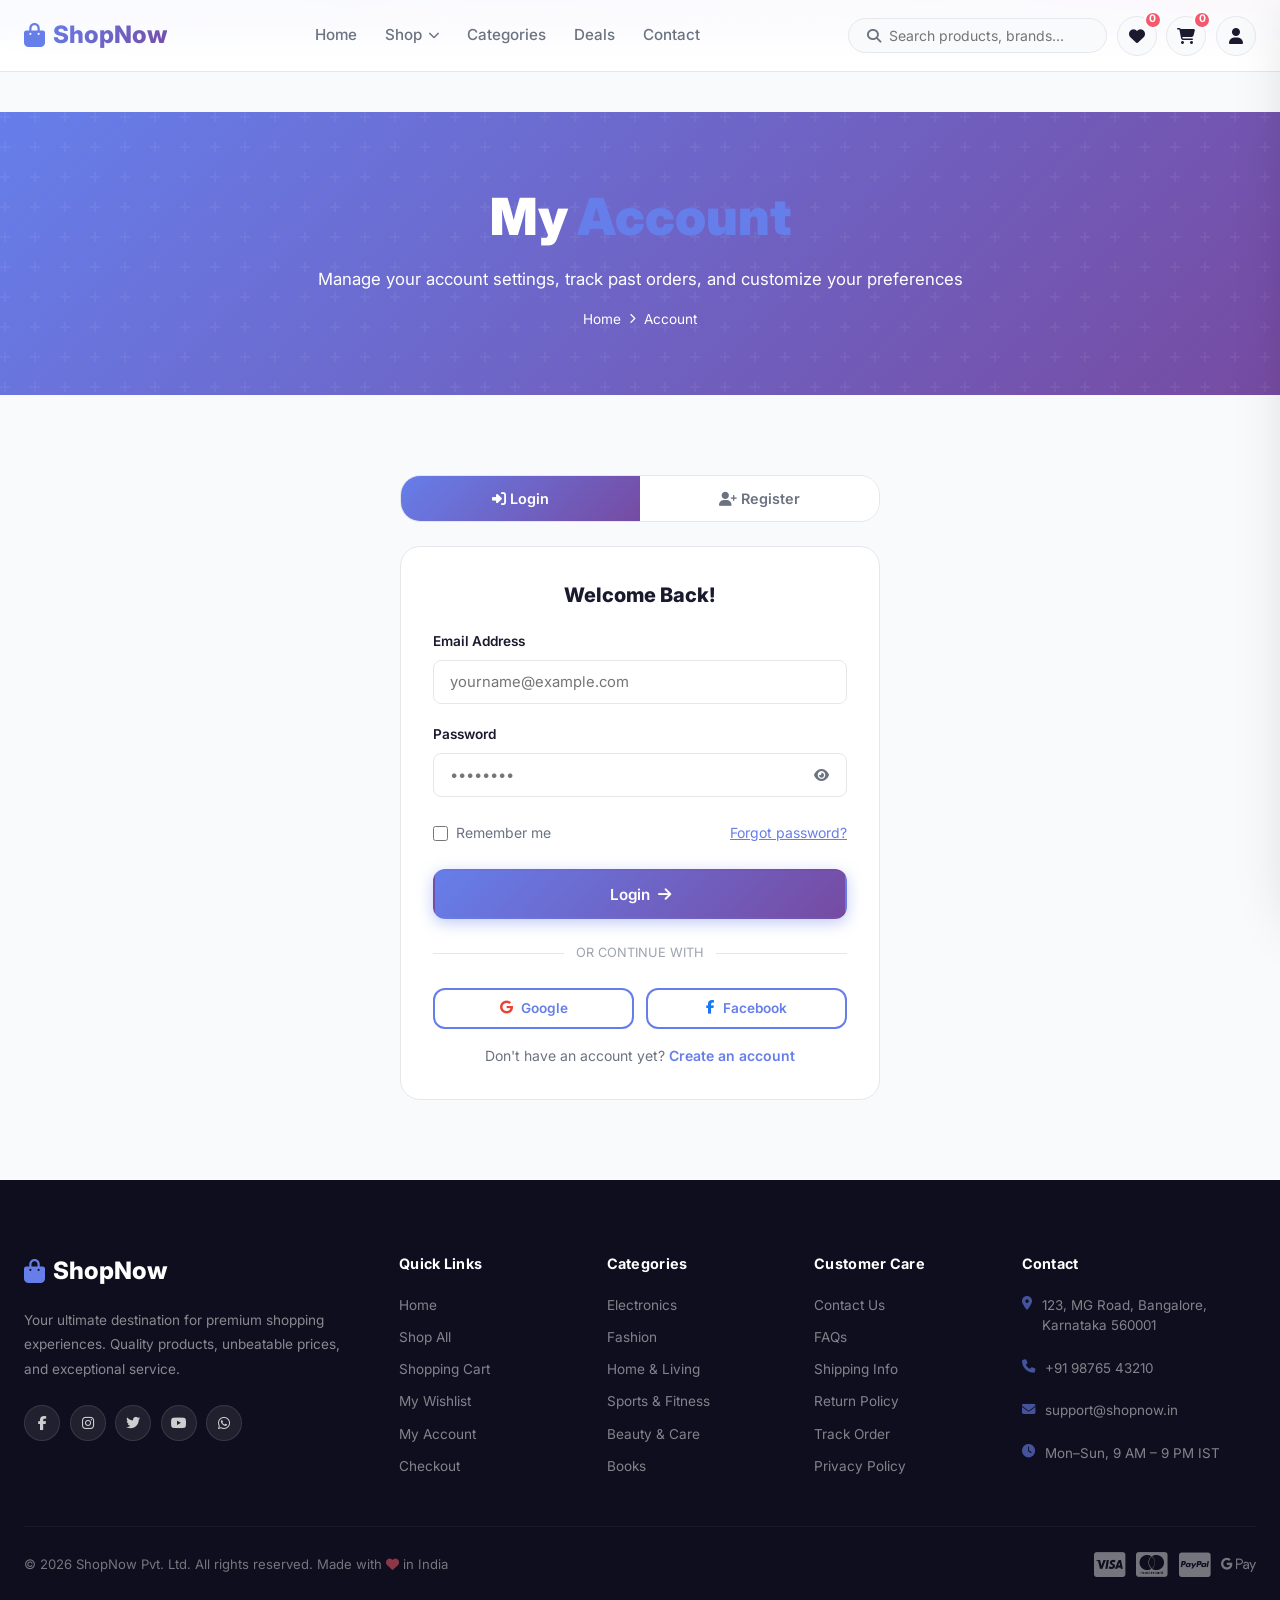
==== commit 8716745e: "Add files via upload" ====
--- a/account.html
+++ b/account.html
@@ -3,158 +3,535 @@
 <head>
   <meta charset="UTF-8"/>
   <meta name="viewport" content="width=device-width, initial-scale=1.0"/>
-  <title>My Account – ShopNow</title>
+  <meta name="description" content="Manage your ShopNow profile, track orders, save delivery addresses, and view your loyalty rewards."/>
+  <meta name="theme-color" content="#667eea"/>
+  <title>My Account &amp; Orders – ShopNow</title>
   <link rel="stylesheet" href="css/style.css"/>
   <link rel="stylesheet" href="css/animations.css"/>
   <link rel="stylesheet" href="https://cdnjs.cloudflare.com/ajax/libs/font-awesome/6.5.0/css/all.min.css"/>
-  <link href="https://fonts.googleapis.com/css2?family=Inter:wght@300;400;500;600;700;800&display=swap" rel="stylesheet"/>
+  <link href="https://fonts.googleapis.com/css2?family=Inter:wght@300;400;500;600;700;800;900&display=swap" rel="stylesheet"/>
 </head>
 <body>
+
+  <!-- ===== ANNOUNCEMENT BAR ===== -->
+  <div class="announcement-bar" id="announcementBar">
+    <div class="announcement-inner">
+      <span>🎉 Join ShopNow VIP Club — Get 15% OFF your next order with code <strong>WELCOME</strong></span>
+    </div>
+    <button class="announcement-close" id="closeAnnouncement" title="Close"><i class="fas fa-times"></i></button>
+  </div>
+
+  <!-- ===== NAVBAR ===== -->
   <header class="navbar" id="navbar">
     <div class="nav-container">
-      <a href="index.html" class="logo"><i class="fas fa-shopping-bag"></i><span>ShopNow</span></a>
+      <a href="index.html" class="logo">
+        <i class="fas fa-shopping-bag"></i>
+        <span>ShopNow</span>
+      </a>
+
       <nav class="nav-links" id="navLinks">
-        <a href="index.html">Home</a><a href="shop.html">Shop</a>
-        <a href="index.html#categories">Categories</a><a href="contact.html">Contact</a>
+        <a href="index.html">Home</a>
+        <div class="nav-dropdown">
+          <a href="shop.html" class="dropdown-trigger">Shop <i class="fas fa-chevron-down fa-xs"></i></a>
+          <div class="dropdown-menu">
+            <a href="shop.html?cat=electronics"><i class="fas fa-laptop"></i> Electronics</a>
+            <a href="shop.html?cat=fashion"><i class="fas fa-tshirt"></i> Fashion</a>
+            <a href="shop.html?cat=home"><i class="fas fa-couch"></i> Home &amp; Living</a>
+            <a href="shop.html?cat=sports"><i class="fas fa-dumbbell"></i> Sports</a>
+            <a href="shop.html?cat=beauty"><i class="fas fa-spray-can-sparkles"></i> Beauty</a>
+            <a href="shop.html?cat=books"><i class="fas fa-book-open"></i> Books</a>
+          </div>
+        </div>
+        <a href="index.html#categories">Categories</a>
+        <a href="index.html#deals">Deals</a>
+        <a href="contact.html">Contact</a>
       </nav>
+
       <div class="nav-actions">
-        <a href="wishlist.html" class="icon-btn"><i class="fas fa-heart"></i><span class="badge" id="wishlistBadge">0</span></a>
-        <a href="cart.html" class="icon-btn"><i class="fas fa-shopping-cart"></i><span class="badge" id="cartBadge">0</span></a>
-        <button class="hamburger" id="hamburger"><span></span><span></span><span></span></button>
-      </div>
+        <div class="search-bar" id="searchBarDesktop">
+          <i class="fas fa-search"></i>
+          <input type="text" id="searchInput" placeholder="Search products, brands…" autocomplete="off"/>
+          <div class="search-suggestions" id="searchSuggestions"></div>
+        </div>
+        <button class="icon-btn search-mobile-btn" id="searchMobileBtn" title="Search">
+          <i class="fas fa-search"></i>
+        </button>
+        <a href="wishlist.html" class="icon-btn" title="Wishlist">
+          <i class="fas fa-heart"></i>
+          <span class="badge" id="wishlistBadge">0</span>
+        </a>
+        <a href="cart.html" class="icon-btn cart-icon-btn" title="Cart" id="cartNavBtn">
+          <i class="fas fa-shopping-cart"></i>
+          <span class="badge" id="cartBadge">0</span>
+        </a>
+        <a href="account.html" class="icon-btn active" title="Account">
+          <i class="fas fa-user"></i>
+        </a>
+        <button class="hamburger" id="hamburger" aria-label="Menu">
+          <span></span><span></span><span></span>
+        </button>
+      </div>
+    </div>
+
+    <!-- Mobile Search Bar -->
+    <div class="mobile-search-bar" id="mobileSearchBar">
+      <input type="text" id="mobileSearchInput" placeholder="Search products…"/>
+      <button id="mobileSearchSubmit"><i class="fas fa-search"></i></button>
+      <button id="mobileSearchClose"><i class="fas fa-times"></i></button>
     </div>
   </header>
 
+  <!-- ===== PAGE HERO ===== -->
   <div class="page-hero">
     <h1>My <span class="highlight">Account</span></h1>
-    <nav class="breadcrumb"><a href="index.html">Home</a> <i class="fas fa-chevron-right"></i> Account</nav>
+    <p>Manage your account settings, track past orders, and customize your preferences</p>
+    <nav class="breadcrumb">
+      <a href="index.html">Home</a>
+      <i class="fas fa-chevron-right"></i>
+      <span>Account</span>
+    </nav>
   </div>
 
-  <!-- Login / Register or Dashboard -->
+  <!-- ===== MAIN ACCOUNT SECTION ===== -->
   <section class="container section" id="accountSection">
-    <!-- AUTH FORMS (shown when logged out) -->
+
+    <!-- AUTHENTICATION PANELS (When logged out) -->
     <div id="authForms">
       <div class="auth-tabs">
-        <button class="auth-tab active" id="loginTab">Login</button>
-        <button class="auth-tab" id="registerTab">Register</button>
+        <button class="auth-tab active" id="loginTab"><i class="fas fa-sign-in-alt"></i> Login</button>
+        <button class="auth-tab" id="registerTab"><i class="fas fa-user-plus"></i> Register</button>
       </div>
 
       <!-- Login Form -->
       <div class="auth-form-wrap" id="loginForm">
         <form id="loginFormEl">
-          <div class="form-group">
-            <label>Email</label>
-            <input type="email" id="loginEmail" placeholder="john@email.com" required/>
-          </div>
-          <div class="form-group">
-            <label>Password</label>
+          <h3 style="font-size:1.25rem;font-weight:800;margin-bottom:1.25rem;text-align:center;">Welcome Back!</h3>
+          
+          <div class="form-group">
+            <label for="loginEmail">Email Address</label>
+            <input type="email" id="loginEmail" placeholder="yourname@example.com" required/>
+          </div>
+
+          <div class="form-group">
+            <label for="loginPass">Password</label>
             <div class="password-wrap">
               <input type="password" id="loginPass" placeholder="••••••••" required/>
-              <button type="button" class="eye-btn" data-target="loginPass"><i class="fas fa-eye"></i></button>
-            </div>
-          </div>
+              <button type="button" class="eye-btn" data-target="loginPass" title="Toggle visibility"><i class="fas fa-eye"></i></button>
+            </div>
+          </div>
+
           <div class="form-check-row">
-            <label class="filter-check"><input type="checkbox"> Remember me</label>
-            <a href="#" class="link">Forgot password?</a>
-          </div>
-          <button type="submit" class="btn btn-primary full-width">Login <i class="fas fa-sign-in-alt"></i></button>
-          <p class="auth-switch">Don't have an account? <a href="#" id="toRegister">Register here</a></p>
+            <label class="filter-check"><input type="checkbox" id="rememberMe"> Remember me</label>
+            <a href="#" class="link" id="forgotPassLink">Forgot password?</a>
+          </div>
+
+          <button type="submit" class="btn btn-primary full-width" style="padding:.85rem;justify-content:center;">
+            Login <i class="fas fa-arrow-right"></i>
+          </button>
+
+          <!-- Social Login Divider -->
+          <div style="display:flex;align-items:center;margin:1.5rem 0;color:var(--text-muted);font-size:.8rem;">
+            <div style="flex:1;height:1px;background:var(--border);"></div>
+            <span style="padding:0 .75rem;">OR CONTINUE WITH</span>
+            <div style="flex:1;height:1px;background:var(--border);"></div>
+          </div>
+
+          <div style="display:grid;grid-template-columns:1fr 1fr;gap:.75rem;">
+            <button type="button" class="btn btn-outline" id="googleLoginBtn" style="justify-content:center;padding:.65rem;font-size:.85rem;">
+              <i class="fab fa-google" style="color:#ea4335"></i> Google
+            </button>
+            <button type="button" class="btn btn-outline" id="facebookLoginBtn" style="justify-content:center;padding:.65rem;font-size:.85rem;">
+              <i class="fab fa-facebook-f" style="color:#1877f2"></i> Facebook
+            </button>
+          </div>
+
+          <p class="auth-switch">Don't have an account yet? <a href="#" id="toRegister">Create an account</a></p>
         </form>
       </div>
 
       <!-- Register Form -->
       <div class="auth-form-wrap hidden" id="registerForm">
         <form id="registerFormEl">
+          <h3 style="font-size:1.25rem;font-weight:800;margin-bottom:1.25rem;text-align:center;">Create Your Account</h3>
+
           <div class="form-row">
             <div class="form-group">
               <label>First Name *</label>
-              <input type="text" placeholder="John" required/>
+              <input type="text" id="regFirstName" placeholder="John" required/>
             </div>
             <div class="form-group">
               <label>Last Name *</label>
-              <input type="text" placeholder="Doe" required/>
-            </div>
-          </div>
-          <div class="form-group">
-            <label>Email *</label>
-            <input type="email" placeholder="john@email.com" required/>
-          </div>
-          <div class="form-group">
-            <label>Phone</label>
-            <input type="tel" placeholder="+91 98765 43210"/>
-          </div>
-          <div class="form-group">
-            <label>Password *</label>
+              <input type="text" id="regLastName" placeholder="Doe" required/>
+            </div>
+          </div>
+
+          <div class="form-group">
+            <label>Email Address *</label>
+            <input type="email" id="regEmail" placeholder="john@example.com" required/>
+          </div>
+
+          <div class="form-group">
+            <label>Mobile Number</label>
+            <input type="tel" id="regPhone" placeholder="+91 98765 43210"/>
+          </div>
+
+          <div class="form-group">
+            <label>Create Password *</label>
             <div class="password-wrap">
-              <input type="password" id="regPass" placeholder="Min. 8 characters" required/>
+              <input type="password" id="regPass" placeholder="At least 8 characters" required/>
               <button type="button" class="eye-btn" data-target="regPass"><i class="fas fa-eye"></i></button>
             </div>
-          </div>
-          <div class="form-group">
-            <label class="filter-check"><input type="checkbox" required> I agree to the <a href="#" class="link">Terms & Conditions</a></label>
-          </div>
-          <button type="submit" class="btn btn-primary full-width">Create Account <i class="fas fa-user-plus"></i></button>
-          <p class="auth-switch">Already have an account? <a href="#" id="toLogin">Login here</a></p>
+            <!-- Password Strength Bar -->
+            <div class="password-strength">
+              <div class="strength-bar"><div class="strength-fill" id="strengthFill" style="width:0%"></div></div>
+              <div class="strength-text" id="strengthText">Password strength</div>
+            </div>
+          </div>
+
+          <div class="form-group">
+            <label class="filter-check">
+              <input type="checkbox" required/>
+              I agree to the <a href="#" class="link">Terms of Service</a> &amp; <a href="#" class="link">Privacy Policy</a>
+            </label>
+          </div>
+
+          <button type="submit" class="btn btn-primary full-width" style="padding:.85rem;justify-content:center;">
+            Create Free Account <i class="fas fa-user-check"></i>
+          </button>
+
+          <p class="auth-switch">Already registered? <a href="#" id="toLogin">Log in to existing account</a></p>
         </form>
       </div>
     </div>
 
-    <!-- DASHBOARD (shown when logged in) -->
+    <!-- USER DASHBOARD (When logged in) -->
     <div id="dashboard" class="hidden">
       <div class="dashboard-layout">
+
+        <!-- Sidebar Navigation -->
         <aside class="dashboard-sidebar">
           <div class="user-avatar-big" id="userAvatarBig">A</div>
-          <div class="user-name-big" id="userNameBig">User</div>
+          <div class="user-name-big" id="userNameBig">Rahul Sharma</div>
+          <div class="user-email-small" id="userEmailSmall">rahul@example.com</div>
+          <div class="user-badge"><i class="fas fa-crown"></i> Gold Tier VIP</div>
+
+          <!-- Mini Wallet & Stats Card -->
+          <div style="background:var(--bg);border-radius:var(--radius);padding:.85rem;margin-bottom:1.5rem;text-align:left;border:1px solid var(--border-light);">
+            <div style="display:flex;justify-content:space-between;font-size:.82rem;margin-bottom:.4rem;">
+              <span style="color:var(--text-light);"><i class="fas fa-wallet" style="color:var(--primary)"></i> Wallet:</span>
+              <strong>₹1,500.00</strong>
+            </div>
+            <div style="display:flex;justify-content:space-between;font-size:.82rem;">
+              <span style="color:var(--text-light);"><i class="fas fa-coins" style="color:var(--warning)"></i> Reward Points:</span>
+              <strong>450 Pts</strong>
+            </div>
+          </div>
+
+          <!-- Tab Navigation -->
           <nav class="dashboard-nav">
             <button class="dash-tab active" data-tab="orders"><i class="fas fa-box"></i> My Orders</button>
-            <button class="dash-tab" data-tab="profile"><i class="fas fa-user"></i> Profile</button>
-            <button class="dash-tab" data-tab="addresses"><i class="fas fa-map-marker-alt"></i> Addresses</button>
-            <button class="dash-tab" data-tab="wishlist"><i class="fas fa-heart"></i> Wishlist</button>
-            <button class="dash-tab logout" id="logoutBtn"><i class="fas fa-sign-out-alt"></i> Logout</button>
+            <button class="dash-tab" data-tab="profile"><i class="fas fa-user-gear"></i> Edit Profile</button>
+            <button class="dash-tab" data-tab="addresses"><i class="fas fa-map-location-dot"></i> Saved Addresses</button>
+            <button class="dash-tab" data-tab="payments"><i class="fas fa-credit-card"></i> Saved Cards</button>
+            <button class="dash-tab" data-tab="wishlist"><i class="fas fa-heart"></i> Saved Wishlist</button>
+            <button class="dash-tab" data-tab="notifications"><i class="fas fa-bell"></i> Preferences</button>
+            <button class="dash-tab logout" id="logoutBtn"><i class="fas fa-sign-out-alt"></i> Sign Out</button>
           </nav>
         </aside>
+
+        <!-- Main Content Area -->
         <main class="dashboard-main">
+
+          <!-- 1. ORDERS PANEL -->
           <div class="dash-panel active" id="tabOrders">
-            <h3>My Orders</h3>
+            <div style="display:flex;justify-content:space-between;align-items:center;flex-wrap:wrap;gap:1rem;margin-bottom:1.5rem;padding-bottom:1rem;border-bottom:1px solid var(--border);">
+              <h3 style="margin:0;border:none;padding:0;">Order History</h3>
+              <div style="display:flex;gap:.5rem;">
+                <button class="tab active" style="padding:.35rem .85rem;font-size:.8rem;" data-order-filter="all">All</button>
+                <button class="tab" style="padding:.35rem .85rem;font-size:.8rem;" data-order-filter="Processing">Processing</button>
+                <button class="tab" style="padding:.35rem .85rem;font-size:.8rem;" data-order-filter="Delivered">Delivered</button>
+              </div>
+            </div>
             <div class="orders-list" id="ordersList">
-              <div class="empty-state"><i class="fas fa-box-open"></i><p>No orders yet. <a href="shop.html">Start shopping!</a></p></div>
-            </div>
-          </div>
+              <!-- Dynamically populated by account.js -->
+            </div>
+          </div>
+
+          <!-- 2. EDIT PROFILE PANEL -->
           <div class="dash-panel" id="tabProfile">
-            <h3>Edit Profile</h3>
-            <form class="checkout-form">
+            <h3>Profile Settings</h3>
+            <form id="profileForm" class="checkout-form">
               <div class="form-row">
-                <div class="form-group"><label>First Name</label><input type="text" placeholder="John"/></div>
-                <div class="form-group"><label>Last Name</label><input type="text" placeholder="Doe"/></div>
+                <div class="form-group">
+                  <label>Full Name</label>
+                  <input type="text" id="profName" placeholder="Rahul Sharma" required/>
+                </div>
+                <div class="form-group">
+                  <label>Phone Number</label>
+                  <input type="tel" id="profPhone" placeholder="+91 98765 43210"/>
+                </div>
               </div>
-              <div class="form-group"><label>Email</label><input type="email" placeholder="john@email.com"/></div>
-              <div class="form-group"><label>Phone</label><input type="tel" placeholder="+91 98765 43210"/></div>
-              <button type="submit" class="btn btn-primary">Save Changes</button>
+              <div class="form-group">
+                <label>Email Address</label>
+                <input type="email" id="profEmail" placeholder="rahul@example.com" required/>
+              </div>
+
+              <!-- Avatar Selection Options -->
+              <div class="form-group">
+                <label>Select Profile Initial Avatar Color</label>
+                <div style="display:flex;gap:.75rem;margin-top:.5rem;">
+                  <button type="button" class="avatar-color-btn" data-grad="linear-gradient(135deg,#667eea,#764ba2)" style="width:36px;height:36px;border-radius:50%;background:linear-gradient(135deg,#667eea,#764ba2);border:2px solid #fff;box-shadow:0 0 0 2px var(--primary);"></button>
+                  <button type="button" class="avatar-color-btn" data-grad="linear-gradient(135deg,#f093fb,#f5576c)" style="width:36px;height:36px;border-radius:50%;background:linear-gradient(135deg,#f093fb,#f5576c);border:2px solid #fff;"></button>
+                  <button type="button" class="avatar-color-btn" data-grad="linear-gradient(135deg,#43e97b,#38f9d7)" style="width:36px;height:36px;border-radius:50%;background:linear-gradient(135deg,#43e97b,#38f9d7);border:2px solid #fff;"></button>
+                  <button type="button" class="avatar-color-btn" data-grad="linear-gradient(135deg,#4facfe,#00f2fe)" style="width:36px;height:36px;border-radius:50%;background:linear-gradient(135deg,#4facfe,#00f2fe);border:2px solid #fff;"></button>
+                </div>
+              </div>
+
+              <div style="margin-top:1.5rem;padding-top:1.5rem;border-top:1px solid var(--border);">
+                <h4 style="font-size:1rem;font-weight:700;margin-bottom:1rem;">Change Password</h4>
+                <div class="form-row">
+                  <div class="form-group">
+                    <label>Current Password</label>
+                    <input type="password" placeholder="••••••••"/>
+                  </div>
+                  <div class="form-group">
+                    <label>New Password</label>
+                    <input type="password" placeholder="Min. 8 characters"/>
+                  </div>
+                </div>
+              </div>
+
+              <button type="submit" class="btn btn-primary" style="margin-top:1rem;">
+                <i class="fas fa-check"></i> Save Changes
+              </button>
             </form>
           </div>
+
+          <!-- 3. SAVED ADDRESSES PANEL -->
           <div class="dash-panel" id="tabAddresses">
-            <h3>Saved Addresses</h3>
-            <div class="empty-state"><i class="fas fa-map-pin"></i><p>No addresses saved yet.</p></div>
-          </div>
+            <div style="display:flex;justify-content:space-between;align-items:center;margin-bottom:1.5rem;padding-bottom:1rem;border-bottom:1px solid var(--border);">
+              <h3 style="margin:0;border:none;padding:0;">Delivery Addresses</h3>
+              <button class="btn btn-primary" id="addNewAddrBtn" style="padding:.5rem 1rem;font-size:.85rem;">
+                <i class="fas fa-plus"></i> Add New Address
+              </button>
+            </div>
+            <div id="addressBookList" style="display:grid;grid-template-columns:repeat(auto-fill, minmax(260px, 1fr));gap:1rem;">
+              <!-- Dynamically populated by account.js -->
+            </div>
+          </div>
+
+          <!-- 4. SAVED PAYMENT METHODS -->
+          <div class="dash-panel" id="tabPayments">
+            <div style="display:flex;justify-content:space-between;align-items:center;margin-bottom:1.5rem;padding-bottom:1rem;border-bottom:1px solid var(--border);">
+              <h3 style="margin:0;border:none;padding:0;">Saved Payment Cards</h3>
+              <button class="btn btn-primary" id="addNewCardBtn" style="padding:.5rem 1rem;font-size:.85rem;">
+                <i class="fas fa-plus"></i> Add Card
+              </button>
+            </div>
+            <div id="cardsList" style="display:grid;grid-template-columns:repeat(auto-fill, minmax(280px, 1fr));gap:1rem;">
+              <!-- Sample card representation -->
+              <div style="background:linear-gradient(135deg,#1f2937,#111827);color:#fff;border-radius:var(--radius);padding:1.5rem;position:relative;">
+                <div style="display:flex;justify-content:space-between;align-items:center;margin-bottom:1.5rem;">
+                  <i class="fas fa-sim-card" style="font-size:1.75rem;color:#f59e0b"></i>
+                  <i class="fab fa-cc-visa" style="font-size:2rem;"></i>
+                </div>
+                <div style="font-size:1.1rem;letter-spacing:2px;font-family:monospace;margin-bottom:1rem;">•••• •••• •••• 4242</div>
+                <div style="display:flex;justify-content:space-between;font-size:.78rem;opacity:.8;">
+                  <span>CARDHOLDER<br><strong style="font-size:.9rem;opacity:1;">RAHUL SHARMA</strong></span>
+                  <span>EXPIRES<br><strong style="font-size:.9rem;opacity:1;">08/28</strong></span>
+                </div>
+              </div>
+            </div>
+          </div>
+
+          <!-- 5. WISHLIST PANEL -->
           <div class="dash-panel" id="tabWishlist">
-            <h3>Wishlist</h3>
+            <div style="display:flex;justify-content:space-between;align-items:center;margin-bottom:1.5rem;padding-bottom:1rem;border-bottom:1px solid var(--border);">
+              <h3 style="margin:0;border:none;padding:0;">Wishlist Items</h3>
+              <a href="wishlist.html" class="btn btn-outline" style="padding:.45rem .85rem;font-size:.85rem;">View Full Wishlist</a>
+            </div>
             <div id="dashWishlistGrid" class="products-grid"></div>
           </div>
+
+          <!-- 6. PREFERENCES & NOTIFICATIONS -->
+          <div class="dash-panel" id="tabNotifications">
+            <h3>Communication &amp; Preferences</h3>
+            <div style="display:flex;flex-direction:column;gap:1.25rem;">
+              <label class="filter-check" style="justify-content:space-between;padding:.75rem;background:var(--bg);border-radius:var(--radius-sm);border:1px solid var(--border-light);">
+                <div><strong>Order Status Updates</strong><div style="font-size:.8rem;color:var(--text-muted)">Get real-time tracking emails and SMS</div></div>
+                <input type="checkbox" checked/>
+              </label>
+              <label class="filter-check" style="justify-content:space-between;padding:.75rem;background:var(--bg);border-radius:var(--radius-sm);border:1px solid var(--border-light);">
+                <div><strong>Exclusive Flash Deals &amp; Discounts</strong><div style="font-size:.8rem;color:var(--text-muted)">Receive promotional coupon alerts before sales go live</div></div>
+                <input type="checkbox" checked/>
+              </label>
+              <label class="filter-check" style="justify-content:space-between;padding:.75rem;background:var(--bg);border-radius:var(--radius-sm);border:1px solid var(--border-light);">
+                <div><strong>Price Drop Alerts</strong><div style="font-size:.8rem;color:var(--text-muted)">Notify when items in my wishlist get discounted</div></div>
+                <input type="checkbox" checked/>
+              </label>
+              <button type="button" class="btn btn-primary" onclick="showToast('Preferences saved successfully!')" style="width:fit-content;margin-top:.5rem;">
+                Save Notification Settings
+              </button>
+            </div>
+          </div>
+
         </main>
       </div>
     </div>
   </section>
 
+  <!-- ===== ADD ADDRESS MODAL ===== -->
+  <div class="modal-overlay" id="addressModal" style="display:none;position:fixed;inset:0;background:rgba(0,0,0,.6);z-index:2000;align-items:center;justify-content:center;backdrop-filter:blur(3px);">
+    <div style="background:var(--white);border-radius:var(--radius-lg);padding:2rem;max-width:500px;width:90%;max-height:90vh;overflow-y:auto;position:relative;">
+      <button id="closeAddressModal" style="position:absolute;top:1rem;right:1rem;background:none;font-size:1.2rem;color:var(--text-light);"><i class="fas fa-times"></i></button>
+      <h3 style="margin-bottom:1.25rem;"><i class="fas fa-map-pin" style="color:var(--primary)"></i> Add Delivery Address</h3>
+      <form id="newAddressForm" class="checkout-form" style="padding:0;border:none;">
+        <div class="form-group">
+          <label>Address Label (e.g. Home, Office)</label>
+          <input type="text" id="newAddrTag" placeholder="Home" required/>
+        </div>
+        <div class="form-group">
+          <label>Street Address</label>
+          <input type="text" id="newAddrStreet" placeholder="House/Flat No, Street Name" required/>
+        </div>
+        <div class="form-row">
+          <div class="form-group">
+            <label>City</label>
+            <input type="text" id="newAddrCity" placeholder="Bangalore" required/>
+          </div>
+          <div class="form-group">
+            <label>State</label>
+            <input type="text" id="newAddrState" placeholder="Karnataka" required/>
+          </div>
+        </div>
+        <div class="form-group">
+          <label>PIN Code</label>
+          <input type="text" id="newAddrPin" placeholder="560001" maxlength="6" required/>
+        </div>
+        <button type="submit" class="btn btn-primary full-width" style="justify-content:center;margin-top:1rem;">Save Address</button>
+      </form>
+    </div>
+  </div>
+
+  <!-- ===== ORDER TRACKING MODAL ===== -->
+  <div class="modal-overlay" id="trackingModal" style="display:none;position:fixed;inset:0;background:rgba(0,0,0,.6);z-index:2000;align-items:center;justify-content:center;backdrop-filter:blur(3px);">
+    <div style="background:var(--white);border-radius:var(--radius-lg);padding:2rem;max-width:550px;width:90%;position:relative;">
+      <button id="closeTrackingModal" style="position:absolute;top:1rem;right:1rem;background:none;font-size:1.2rem;color:var(--text-light);"><i class="fas fa-times"></i></button>
+      <h3 style="margin-bottom:.5rem;"><i class="fas fa-truck" style="color:var(--primary)"></i> Shipment Tracker</h3>
+      <div style="color:var(--text-muted);font-size:.85rem;margin-bottom:1.5rem;" id="trackingOrderId">Order #SN-000000</div>
+      
+      <div style="display:flex;flex-direction:column;gap:1.5rem;position:relative;padding-left:1.5rem;border-left:2px solid var(--primary);margin-left:1rem;">
+        <div style="position:relative;">
+          <div style="position:absolute;left:-1.95rem;top:0;width:14px;height:14px;border-radius:50%;background:var(--success);border:2px solid #fff;"></div>
+          <strong>Order Confirmed</strong>
+          <div style="font-size:.8rem;color:var(--text-muted);">Payment verified and order accepted</div>
+        </div>
+        <div style="position:relative;">
+          <div style="position:absolute;left:-1.95rem;top:0;width:14px;height:14px;border-radius:50%;background:var(--primary);border:2px solid #fff;"></div>
+          <strong>Packed &amp; Dispatched</strong>
+          <div style="font-size:.8rem;color:var(--text-muted);">Package has left the Bangalore Fulfillment Hub</div>
+        </div>
+        <div style="position:relative;">
+          <div style="position:absolute;left:-1.95rem;top:0;width:14px;height:14px;border-radius:50%;background:var(--border);border:2px solid #fff;"></div>
+          <strong style="color:var(--text-muted);">Out for Delivery</strong>
+          <div style="font-size:.8rem;color:var(--text-muted);">Courier partner will deliver to your doorstep</div>
+        </div>
+      </div>
+      
+      <button type="button" class="btn btn-outline full-width" onclick="document.getElementById('trackingModal').style.display='none';" style="margin-top:2rem;justify-content:center;">Close Tracker</button>
+    </div>
+  </div>
+
+  <!-- ===== CART SIDEBAR (fly-out) ===== -->
+  <div class="cart-sidebar-overlay" id="cartOverlay"></div>
+  <aside class="cart-sidebar" id="cartSidebarEl">
+    <div class="cart-sidebar-header">
+      <h3><i class="fas fa-shopping-cart"></i> My Cart (<span id="sideCartCount">0</span>)</h3>
+      <button id="closeSideCart"><i class="fas fa-times"></i></button>
+    </div>
+    <div class="cart-sidebar-items" id="sideCartItems"></div>
+    <div class="cart-sidebar-footer">
+      <div class="side-cart-total">Total: <strong id="sideCartTotal">₹0</strong></div>
+      <a href="cart.html" class="btn btn-outline full-width" style="margin-bottom:.5rem">View Full Cart</a>
+      <a href="checkout.html" class="btn btn-primary full-width">Checkout <i class="fas fa-arrow-right"></i></a>
+    </div>
+  </aside>
+
+  <!-- ===== FOOTER ===== -->
   <footer class="footer">
     <div class="container">
-      <div class="footer-bottom" style="border-top:none;padding-top:2rem;">
-        <p>© 2026 ShopNow. All rights reserved.</p>
+      <div class="footer-grid">
+        <div class="footer-brand">
+          <a href="index.html" class="logo"><i class="fas fa-shopping-bag"></i> ShopNow</a>
+          <p>Your ultimate destination for premium shopping experiences. Quality products, unbeatable prices, and exceptional service.</p>
+          <div class="social-links">
+            <a href="#" title="Facebook"><i class="fab fa-facebook-f"></i></a>
+            <a href="#" title="Instagram"><i class="fab fa-instagram"></i></a>
+            <a href="#" title="Twitter"><i class="fab fa-twitter"></i></a>
+            <a href="#" title="YouTube"><i class="fab fa-youtube"></i></a>
+            <a href="#" title="WhatsApp"><i class="fab fa-whatsapp"></i></a>
+          </div>
+        </div>
+        <div class="footer-links">
+          <h4>Quick Links</h4>
+          <ul>
+            <li><a href="index.html">Home</a></li>
+            <li><a href="shop.html">Shop All</a></li>
+            <li><a href="cart.html">Shopping Cart</a></li>
+            <li><a href="wishlist.html">My Wishlist</a></li>
+            <li><a href="account.html">My Account</a></li>
+            <li><a href="checkout.html">Checkout</a></li>
+          </ul>
+        </div>
+        <div class="footer-links">
+          <h4>Categories</h4>
+          <ul>
+            <li><a href="shop.html?cat=electronics">Electronics</a></li>
+            <li><a href="shop.html?cat=fashion">Fashion</a></li>
+            <li><a href="shop.html?cat=home">Home &amp; Living</a></li>
+            <li><a href="shop.html?cat=sports">Sports &amp; Fitness</a></li>
+            <li><a href="shop.html?cat=beauty">Beauty &amp; Care</a></li>
+            <li><a href="shop.html?cat=books">Books</a></li>
+          </ul>
+        </div>
+        <div class="footer-links">
+          <h4>Customer Care</h4>
+          <ul>
+            <li><a href="contact.html">Contact Us</a></li>
+            <li><a href="#">FAQs</a></li>
+            <li><a href="#">Shipping Info</a></li>
+            <li><a href="#">Return Policy</a></li>
+            <li><a href="#">Track Order</a></li>
+            <li><a href="#">Privacy Policy</a></li>
+          </ul>
+        </div>
+        <div class="footer-links">
+          <h4>Contact</h4>
+          <ul class="contact-list">
+            <li><i class="fas fa-map-marker-alt"></i> 123, MG Road, Bangalore, Karnataka 560001</li>
+            <li><i class="fas fa-phone"></i> +91 98765 43210</li>
+            <li><i class="fas fa-envelope"></i> support@shopnow.in</li>
+            <li><i class="fas fa-clock"></i> Mon–Sun, 9 AM – 9 PM IST</li>
+          </ul>
+        </div>
+      </div>
+      <div class="footer-bottom">
+        <p>© 2026 ShopNow Pvt. Ltd. All rights reserved. Made with <i class="fas fa-heart" style="color:#f5576c"></i> in India</p>
+        <div class="payment-icons">
+          <i class="fab fa-cc-visa" title="Visa"></i>
+          <i class="fab fa-cc-mastercard" title="Mastercard"></i>
+          <i class="fab fa-cc-paypal" title="PayPal"></i>
+          <i class="fab fa-google-pay" title="Google Pay"></i>
+        </div>
       </div>
     </div>
   </footer>
 
+  <!-- ===== TOAST ===== -->
   <div class="toast" id="toast"><i class="fas fa-check-circle"></i> <span id="toastMsg"></span></div>
-  <button class="back-to-top" id="backToTop"><i class="fas fa-arrow-up"></i></button>
+
+  <!-- ===== BACK TO TOP ===== -->
+  <button class="back-to-top" id="backToTop" title="Back to top"><i class="fas fa-arrow-up"></i></button>
 
   <script src="js/data.js"></script>
   <script src="js/utils.js"></script>
--- a/css/style.css
+++ b/css/style.css
@@ -1,197 +1,282 @@
 /* ============================
-   SHOPNOW – MAIN STYLESHEET
+   SHOPNOW – MASTER STYLESHEET
+   v2.0 — Full Featured
    ============================ */
 
 /* ── RESET & BASE ── */
 *, *::before, *::after { box-sizing: border-box; margin: 0; padding: 0; }
+
 :root {
-  --primary: #667eea;
-  --primary-dark: #5a6fd6;
-  --secondary: #764ba2;
-  --accent: #f5576c;
-  --success: #43e97b;
-  --warning: #fee140;
-  --text: #1a1a2e;
-  --text-light: #6b7280;
-  --bg: #f8fafc;
-  --white: #ffffff;
-  --border: #e5e7eb;
-  --shadow: 0 4px 20px rgba(0,0,0,.08);
-  --shadow-lg: 0 10px 40px rgba(0,0,0,.15);
-  --radius: 12px;
-  --radius-lg: 20px;
-  --transition: all .3s ease;
-  --nav-h: 72px;
-  --font: 'Inter', sans-serif;
-}
-html { scroll-behavior: smooth; }
+  --primary:       #667eea;
+  --primary-dark:  #5a6fd6;
+  --secondary:     #764ba2;
+  --accent:        #f5576c;
+  --success:       #43e97b;
+  --warning:       #fee140;
+  --info:          #4facfe;
+  --text:          #1a1a2e;
+  --text-light:    #6b7280;
+  --text-muted:    #9ca3af;
+  --bg:            #f8fafc;
+  --bg-alt:        #f1f5f9;
+  --white:         #ffffff;
+  --border:        #e5e7eb;
+  --border-light:  #f3f4f6;
+  --shadow-sm:     0 2px 8px rgba(0,0,0,.06);
+  --shadow:        0 4px 20px rgba(0,0,0,.08);
+  --shadow-lg:     0 10px 40px rgba(0,0,0,.15);
+  --shadow-xl:     0 20px 60px rgba(0,0,0,.2);
+  --radius-sm:     8px;
+  --radius:        12px;
+  --radius-lg:     20px;
+  --radius-xl:     28px;
+  --transition:    all .3s ease;
+  --transition-fast: all .15s ease;
+  --nav-h:         72px;
+  --announce-h:    40px;
+  --font:          'Inter', sans-serif;
+  --grad-primary:  linear-gradient(135deg, #667eea, #764ba2);
+  --grad-accent:   linear-gradient(135deg, #f093fb, #f5576c);
+  --grad-info:     linear-gradient(135deg, #4facfe, #00f2fe);
+  --grad-success:  linear-gradient(135deg, #43e97b, #38f9d7);
+}
+
+html { scroll-behavior: smooth; font-size: 16px; }
 body { font-family: var(--font); color: var(--text); background: var(--bg); line-height: 1.6; overflow-x: hidden; }
 a { text-decoration: none; color: inherit; }
 ul { list-style: none; }
 img { max-width: 100%; display: block; }
 input, select, textarea, button { font-family: inherit; outline: none; border: none; }
 button { cursor: pointer; }
+s { opacity: .6; }
+
+/* ── SCROLLBAR ── */
+::-webkit-scrollbar { width: 6px; height: 6px; }
+::-webkit-scrollbar-track { background: var(--bg); }
+::-webkit-scrollbar-thumb { background: var(--primary); border-radius: 3px; }
+::-webkit-scrollbar-thumb:hover { background: var(--secondary); }
 
 /* ── UTILITY ── */
-.container { max-width: 1280px; margin: 0 auto; padding: 0 1.5rem; }
+.container { max-width: 1320px; margin: 0 auto; padding: 0 1.5rem; }
 .section { padding: 5rem 0; }
 .hidden { display: none !important; }
 .text-green { color: var(--success); }
+.text-red { color: var(--accent); }
 .full-width { width: 100%; }
 .link { color: var(--primary); text-decoration: underline; }
+.section-tag {
+  display: inline-block; background: linear-gradient(135deg,rgba(102,126,234,.12),rgba(118,75,162,.12));
+  color: var(--primary); border-radius: 30px; padding: .3rem .9rem;
+  font-size: .8rem; font-weight: 700; letter-spacing: .5px; text-transform: uppercase;
+  margin-bottom: .75rem;
+}
 
 /* ── BUTTONS ── */
 .btn {
   display: inline-flex; align-items: center; gap: .5rem;
   padding: .75rem 1.75rem; border-radius: var(--radius); font-weight: 600; font-size: .95rem;
   cursor: pointer; transition: var(--transition); border: 2px solid transparent;
+  position: relative; overflow: hidden;
 }
 .btn-primary {
-  background: linear-gradient(135deg, var(--primary), var(--secondary));
-  color: #fff; border-color: transparent;
+  background: var(--grad-primary); color: #fff;
   box-shadow: 0 4px 15px rgba(102,126,234,.4);
 }
 .btn-primary:hover { transform: translateY(-2px); box-shadow: 0 8px 25px rgba(102,126,234,.5); }
-.btn-outline {
-  background: transparent; color: var(--primary);
-  border-color: var(--primary);
-}
+.btn-outline { background: transparent; color: var(--primary); border-color: var(--primary); }
 .btn-outline:hover { background: var(--primary); color: #fff; }
-.btn-text { background: none; color: var(--primary); font-size: .875rem; font-weight: 500; padding: 0; }
+.btn-outline-hero { background: rgba(255,255,255,.18); color: #fff; border: 2px solid rgba(255,255,255,.5); backdrop-filter: blur(8px); }
+.btn-outline-hero:hover { background: rgba(255,255,255,.3); border-color: #fff; }
+.btn-text { background: none; color: var(--primary); font-size: .875rem; font-weight: 500; padding: 0; border: none; }
+.btn::after { content:''; position:absolute; inset:50%; background:rgba(255,255,255,.3); border-radius:50%; width:0; height:0; opacity:0; transition: width .6s,height .6s,inset .6s,opacity .6s; }
+.btn:active::after { width:200%; height:200%; inset:-50%; opacity:1; transition:0s; }
 
 /* ── SECTION HEADER ── */
 .section-header { text-align: center; margin-bottom: 3rem; }
 .section-header h2 { font-size: clamp(1.75rem, 4vw, 2.5rem); font-weight: 800; margin-bottom: .75rem; }
-.section-header p { color: var(--text-light); font-size: 1.1rem; max-width: 500px; margin: 0 auto 1.5rem; }
+.section-header p { color: var(--text-light); font-size: 1.05rem; max-width: 540px; margin: 0 auto 1.5rem; }
 .highlight { color: var(--primary); }
-.gradient-text {
-  background: linear-gradient(135deg, #fff 0%, #ffd6ff 100%);
-  -webkit-background-clip: text; -webkit-text-fill-color: transparent; background-clip: text;
-}
+.gradient-text { background: linear-gradient(135deg,#fff,#ffd6ff); -webkit-background-clip:text; -webkit-text-fill-color:transparent; background-clip:text; }
+
+/* ============================
+   ANNOUNCEMENT BAR
+   ============================ */
+.announcement-bar {
+  background: var(--grad-primary); color: #fff;
+  min-height: var(--announce-h); display: flex; align-items: center;
+  padding: 0 1.5rem; font-size: .825rem; position: relative;
+  overflow: hidden;
+}
+.announcement-bar.hidden { display: none; }
+.announcement-inner { flex: 1; text-align: center; }
+.announcement-close { background: none; color: rgba(255,255,255,.7); font-size: .875rem; padding: .25rem .5rem; flex-shrink: 0; }
+.announcement-close:hover { color: #fff; }
 
 /* ============================
    NAVBAR
    ============================ */
 .navbar {
   position: fixed; top: 0; left: 0; right: 0; z-index: 1000;
-  background: rgba(255,255,255,.95); backdrop-filter: blur(12px);
+  background: rgba(255,255,255,.97); backdrop-filter: blur(16px);
   border-bottom: 1px solid var(--border);
-  transition: var(--transition);
-  height: var(--nav-h);
-}
-.navbar.scrolled { box-shadow: var(--shadow); }
+  transition: var(--transition); height: var(--nav-h);
+}
+.navbar.announced { top: var(--announce-h); }
+.navbar.scrolled { box-shadow: var(--shadow-lg); }
 .nav-container {
   display: flex; align-items: center; justify-content: space-between;
-  height: 100%; max-width: 1280px; margin: 0 auto; padding: 0 1.5rem;
+  height: 100%; max-width: 1320px; margin: 0 auto; padding: 0 1.5rem;
 }
 .logo { display: flex; align-items: center; gap: .5rem; font-size: 1.5rem; font-weight: 800; }
 .logo i { color: var(--primary); }
-.logo span { background: linear-gradient(135deg, var(--primary), var(--secondary)); -webkit-background-clip: text; -webkit-text-fill-color: transparent; background-clip: text; }
-
-.nav-links { display: flex; gap: 2rem; }
-.nav-links a { font-weight: 500; color: var(--text-light); transition: var(--transition); position: relative; }
-.nav-links a::after {
-  content: ''; position: absolute; bottom: -4px; left: 0;
-  width: 0; height: 2px; background: var(--primary); transition: var(--transition);
-}
+.logo span { background: var(--grad-primary); -webkit-background-clip: text; -webkit-text-fill-color: transparent; background-clip: text; }
+
+.nav-links { display: flex; align-items: center; gap: 1.75rem; }
+.nav-links a { font-weight: 500; color: var(--text-light); transition: var(--transition); position: relative; font-size: .95rem; }
+.nav-links a::after { content:''; position:absolute; bottom:-4px; left:0; width:0; height:2px; background:var(--primary); transition:var(--transition); border-radius:1px; }
 .nav-links a:hover::after, .nav-links a.active::after { width: 100%; }
 .nav-links a:hover, .nav-links a.active { color: var(--primary); }
 
-.nav-actions { display: flex; align-items: center; gap: .75rem; }
+/* Nav Dropdown */
+.nav-dropdown { position: relative; }
+.dropdown-trigger { display: flex; align-items: center; gap: .35rem; }
+.dropdown-trigger i { transition: var(--transition); }
+.nav-dropdown:hover .dropdown-trigger i { transform: rotate(180deg); }
+.dropdown-menu {
+  position: absolute; top: calc(100% + 1rem); left: 50%; transform: translateX(-50%) translateY(10px);
+  background: var(--white); border-radius: var(--radius-lg); min-width: 220px;
+  box-shadow: var(--shadow-xl); border: 1px solid var(--border);
+  opacity: 0; pointer-events: none; transition: var(--transition); z-index: 100;
+  padding: .75rem;
+}
+.nav-dropdown:hover .dropdown-menu { opacity: 1; pointer-events: auto; transform: translateX(-50%) translateY(0); }
+.dropdown-menu a { display: flex; align-items: center; gap: .75rem; padding: .65rem 1rem; border-radius: var(--radius-sm); font-size: .9rem; color: var(--text-light); transition: var(--transition); }
+.dropdown-menu a i { width: 18px; color: var(--primary); }
+.dropdown-menu a:hover { background: var(--bg); color: var(--primary); }
+.dropdown-menu a::after { display: none; }
+
+.nav-actions { display: flex; align-items: center; gap: .6rem; }
 .search-bar {
-  display: flex; align-items: center; gap: .5rem;
-  background: var(--bg); border: 1px solid var(--border);
-  border-radius: 30px; padding: .5rem 1rem;
-  transition: var(--transition);
+  display: flex; align-items: center; gap: .5rem; position: relative;
+  background: var(--bg); border: 1.5px solid var(--border);
+  border-radius: 30px; padding: .5rem 1.1rem; transition: var(--transition);
 }
 .search-bar:focus-within { border-color: var(--primary); box-shadow: 0 0 0 3px rgba(102,126,234,.15); }
 .search-bar i { color: var(--text-light); font-size: .875rem; }
-.search-bar input { background: none; width: 180px; font-size: .875rem; }
+.search-bar input { background: none; width: 200px; font-size: .875rem; color: var(--text); }
+
+/* Search Suggestions */
+.search-suggestions {
+  position: absolute; top: calc(100% + .5rem); left: 0; right: 0;
+  background: var(--white); border: 1px solid var(--border); border-radius: var(--radius);
+  box-shadow: var(--shadow-lg); display: none; z-index: 200; max-height: 320px; overflow-y: auto;
+}
+.search-suggestions.show { display: block; }
+.suggestion-item { padding: .75rem 1rem; display: flex; align-items: center; gap: .75rem; cursor: pointer; transition: var(--transition); font-size: .9rem; }
+.suggestion-item:hover { background: var(--bg); color: var(--primary); }
+.suggestion-item i { color: var(--primary); width: 16px; }
+.suggestion-cat { font-size: .75rem; color: var(--text-muted); margin-left: auto; }
 
 .icon-btn {
   position: relative; width: 40px; height: 40px; border-radius: 50%;
   display: flex; align-items: center; justify-content: center;
-  background: var(--bg); border: 1px solid var(--border);
+  background: var(--bg); border: 1.5px solid var(--border);
   color: var(--text); transition: var(--transition); font-size: 1rem;
 }
-.icon-btn:hover { background: var(--primary); color: #fff; border-color: var(--primary); }
+.icon-btn:hover { background: var(--primary); color: #fff; border-color: var(--primary); transform: translateY(-1px); }
 .badge {
   position: absolute; top: -6px; right: -6px;
   background: var(--accent); color: #fff; font-size: .65rem; font-weight: 700;
   width: 18px; height: 18px; border-radius: 50%; display: flex; align-items: center; justify-content: center;
-  border: 2px solid #fff;
-}
-
+  border: 2px solid #fff; min-width: 18px;
+}
+
+.search-mobile-btn { display: none; }
 .hamburger { display: none; flex-direction: column; gap: 5px; background: none; padding: .5rem; }
 .hamburger span { display: block; width: 22px; height: 2px; background: var(--text); transition: var(--transition); border-radius: 2px; }
 .hamburger.open span:nth-child(1) { transform: translateY(7px) rotate(45deg); }
 .hamburger.open span:nth-child(2) { opacity: 0; }
 .hamburger.open span:nth-child(3) { transform: translateY(-7px) rotate(-45deg); }
 
+/* Mobile search bar */
+.mobile-search-bar {
+  display: none; padding: .75rem 1rem; background: var(--bg); border-top: 1px solid var(--border);
+  gap: .5rem; align-items: center;
+}
+.mobile-search-bar.show { display: flex; }
+.mobile-search-bar input { flex: 1; padding: .6rem .85rem; border: 1.5px solid var(--border); border-radius: 30px; font-size: .9rem; }
+.mobile-search-bar button { width: 38px; height: 38px; border-radius: 50%; background: var(--primary); color: #fff; font-size: .9rem; }
+#mobileSearchClose { background: var(--bg); color: var(--text-light); border: 1px solid var(--border); }
+
 /* ============================
    HERO SLIDER
    ============================ */
 .hero {
-  position: relative; height: 100vh; min-height: 600px;
+  position: relative; height: 100vh; min-height: 620px;
   overflow: hidden; margin-top: var(--nav-h);
 }
+.hero.with-bar { margin-top: calc(var(--nav-h) + var(--announce-h)); }
 .hero-slides { height: 100%; }
 .slide {
   position: absolute; inset: 0; display: flex; align-items: center;
-  padding: 0 1.5rem; opacity: 0; transition: opacity .7s ease; pointer-events: none;
+  padding: 0 5vw; opacity: 0; transition: opacity .8s ease; pointer-events: none;
 }
 .slide.active { opacity: 1; pointer-events: auto; }
-.slide-content { flex: 1; max-width: 600px; color: #fff; z-index: 1; }
+.slide-content { flex: 1; max-width: 580px; color: #fff; z-index: 1; padding-right: 2rem; }
 .badge-tag {
   display: inline-block; background: rgba(255,255,255,.2); color: #fff;
-  padding: .35rem 1rem; border-radius: 30px; font-size: .875rem; font-weight: 600;
-  margin-bottom: 1.5rem; backdrop-filter: blur(10px); border: 1px solid rgba(255,255,255,.3);
-}
-.slide-content h1 { font-size: clamp(2.5rem, 6vw, 4rem); font-weight: 800; line-height: 1.15; margin-bottom: 1.25rem; }
-.slide-content p { font-size: 1.1rem; opacity: .85; margin-bottom: 2rem; max-width: 480px; }
-.hero-btns { display: flex; gap: 1rem; flex-wrap: wrap; }
-.hero-btns .btn-outline { border-color: rgba(255,255,255,.6); color: #fff; }
-.hero-btns .btn-outline:hover { background: rgba(255,255,255,.2); border-color: #fff; }
+  padding: .35rem 1rem; border-radius: 30px; font-size: .825rem; font-weight: 600;
+  margin-bottom: 1.25rem; backdrop-filter: blur(10px); border: 1px solid rgba(255,255,255,.3);
+}
+.slide-content h1 { font-size: clamp(2.2rem, 5.5vw, 3.8rem); font-weight: 900; line-height: 1.15; margin-bottom: 1.1rem; }
+.slide-content p { font-size: 1.05rem; opacity: .88; margin-bottom: 1.75rem; max-width: 460px; line-height: 1.7; }
+.hero-btns { display: flex; gap: 1rem; flex-wrap: wrap; margin-bottom: 2.5rem; }
+.hero-stats { display: flex; align-items: center; gap: 1.5rem; }
+.hero-stat { text-align: center; }
+.hero-stat strong { display: block; font-size: 1.3rem; font-weight: 800; }
+.hero-stat span { font-size: .75rem; opacity: .75; }
+.hero-stat-divider { width: 1px; height: 32px; background: rgba(255,255,255,.3); }
 
 .slide-visual {
   flex: 1; display: flex; align-items: center; justify-content: center;
-  position: relative; height: 400px;
+  position: relative; height: 420px; min-width: 400px;
 }
 .hero-image-circle {
-  width: 320px; height: 320px; border-radius: 50%;
-  background: rgba(255,255,255,.15); border: 2px solid rgba(255,255,255,.3);
+  width: 340px; height: 340px; border-radius: 50%;
+  background: rgba(255,255,255,.12); border: 2px solid rgba(255,255,255,.25);
   display: flex; align-items: center; justify-content: center;
-  backdrop-filter: blur(10px);
-}
-.hero-icon { font-size: 7rem; color: rgba(255,255,255,.8); }
+  backdrop-filter: blur(12px); box-shadow: 0 0 80px rgba(255,255,255,.1);
+}
+.hero-icon { font-size: 7.5rem; color: rgba(255,255,255,.75); }
 .floating-card {
   position: absolute; background: rgba(255,255,255,.95);
-  border-radius: var(--radius); padding: .6rem 1rem; font-size: .875rem;
+  border-radius: var(--radius); padding: .6rem 1rem; font-size: .8rem;
   font-weight: 600; color: var(--text); box-shadow: var(--shadow-lg);
-  display: flex; align-items: center; gap: .5rem;
+  display: flex; align-items: center; gap: .45rem;
   animation: floatCard 3s ease-in-out infinite;
 }
 .floating-card i { color: var(--primary); }
 .card-1 { top: 10%; right: 5%; animation-delay: 0s; }
-.card-2 { bottom: 20%; right: 10%; animation-delay: 1.5s; }
+.card-2 { bottom: 22%; right: 8%; animation-delay: 1.5s; }
+.card-3 { top: 50%; left: 2%; animation-delay: .75s; }
 
 .slide-dots {
   position: absolute; bottom: 2rem; left: 50%; transform: translateX(-50%);
   display: flex; gap: .5rem; z-index: 10;
 }
 .dot {
-  width: 10px; height: 10px; border-radius: 50%; background: rgba(255,255,255,.5);
+  width: 10px; height: 10px; border-radius: 50%; background: rgba(255,255,255,.45);
   border: none; cursor: pointer; transition: var(--transition);
 }
 .dot.active { background: #fff; width: 28px; border-radius: 5px; }
 .slide-arrow {
   position: absolute; top: 50%; transform: translateY(-50%); z-index: 10;
-  width: 44px; height: 44px; border-radius: 50%; background: rgba(255,255,255,.2);
-  border: 1px solid rgba(255,255,255,.3); color: #fff; font-size: 1.1rem;
-  display: flex; align-items: center; justify-content: center;
-  cursor: pointer; backdrop-filter: blur(5px); transition: var(--transition);
-}
-.slide-arrow:hover { background: rgba(255,255,255,.4); }
+  width: 46px; height: 46px; border-radius: 50%;
+  background: rgba(255,255,255,.18); border: 1.5px solid rgba(255,255,255,.3);
+  color: #fff; font-size: 1.1rem; display: flex; align-items: center; justify-content: center;
+  cursor: pointer; backdrop-filter: blur(8px); transition: var(--transition);
+}
+.slide-arrow:hover { background: rgba(255,255,255,.35); transform: translateY(-50%) scale(1.05); }
 .slide-arrow.prev { left: 1.5rem; }
 .slide-arrow.next { right: 1.5rem; }
 
@@ -201,28 +286,61 @@
 .trust-bar { background: var(--white); border-bottom: 1px solid var(--border); padding: 1.5rem 0; }
 .trust-bar .container { display: flex; justify-content: space-around; flex-wrap: wrap; gap: 1rem; }
 .trust-item { display: flex; align-items: center; gap: 1rem; }
-.trust-item > i { font-size: 1.75rem; color: var(--primary); }
-.trust-item strong { display: block; font-weight: 700; font-size: .95rem; }
-.trust-item span { font-size: .8rem; color: var(--text-light); }
+.trust-item > i { font-size: 1.85rem; color: var(--primary); }
+.trust-item strong { display: block; font-weight: 700; font-size: .9rem; }
+.trust-item span { font-size: .775rem; color: var(--text-light); }
 
 /* ============================
    CATEGORIES
    ============================ */
 .categories-grid {
-  display: grid; grid-template-columns: repeat(auto-fit, minmax(160px, 1fr)); gap: 1.5rem;
+  display: grid; grid-template-columns: repeat(auto-fit, minmax(170px, 1fr)); gap: 1.5rem;
 }
 .cat-card {
-  background: var(--white); border-radius: var(--radius-lg); padding: 2rem 1.5rem;
-  text-align: center; border: 1px solid var(--border);
-  transition: var(--transition); display: block;
-}
-.cat-card:hover { transform: translateY(-8px); box-shadow: var(--shadow-lg); border-color: var(--primary); }
+  background: var(--white); border-radius: var(--radius-lg); padding: 2rem 1.25rem 1.5rem;
+  text-align: center; border: 1.5px solid var(--border);
+  transition: var(--transition); display: block; position: relative; overflow: hidden;
+}
+.cat-card::before {
+  content:''; position:absolute; inset:0; background:var(--grad-primary); opacity:0; transition:var(--transition);
+}
+.cat-card:hover { transform: translateY(-8px); box-shadow: var(--shadow-xl); border-color: var(--primary); }
+.cat-card:hover::before { opacity: .04; }
 .cat-icon {
-  width: 70px; height: 70px; border-radius: 50%; display: flex; align-items: center;
-  justify-content: center; margin: 0 auto 1rem; font-size: 1.75rem; color: #fff;
-}
-.cat-card h3 { font-weight: 700; margin-bottom: .25rem; }
+  width: 72px; height: 72px; border-radius: 50%; display: flex; align-items: center;
+  justify-content: center; margin: 0 auto 1rem; font-size: 1.8rem; color: #fff;
+  transition: var(--transition);
+}
+.cat-card:hover .cat-icon { transform: scale(1.1) rotate(-5deg); }
+.cat-card h3 { font-weight: 700; margin-bottom: .3rem; font-size: 1.05rem; }
 .cat-card span { color: var(--text-light); font-size: .8rem; }
+.cat-arrow {
+  position: absolute; bottom: 1rem; right: 1rem; width: 26px; height: 26px;
+  border-radius: 50%; background: var(--bg); display: flex; align-items: center; justify-content: center;
+  font-size: .75rem; color: var(--primary); opacity: 0; transition: var(--transition);
+}
+.cat-card:hover .cat-arrow { opacity: 1; }
+
+/* ============================
+   BANNER STRIP
+   ============================ */
+.banner-strip { padding: 2rem 0; }
+.banner-cards { display: grid; grid-template-columns: repeat(3, 1fr); gap: 1.5rem; }
+.banner-card {
+  border-radius: var(--radius-lg); padding: 2rem 1.75rem; color: #fff;
+  display: flex; align-items: center; justify-content: space-between;
+  position: relative; overflow: hidden; min-height: 160px;
+}
+.banner-card-text h4 { font-size: 1.3rem; font-weight: 800; margin-bottom: .3rem; }
+.banner-card-text p { opacity: .85; font-size: .9rem; margin-bottom: 1rem; }
+.btn-banner {
+  display: inline-flex; align-items: center; gap: .4rem;
+  background: rgba(255,255,255,.25); color: #fff; padding: .45rem 1rem;
+  border-radius: 30px; font-size: .85rem; font-weight: 600;
+  border: 1px solid rgba(255,255,255,.4); transition: var(--transition);
+}
+.btn-banner:hover { background: rgba(255,255,255,.4); }
+.banner-card-icon { font-size: 5rem; opacity: .2; }
 
 /* ============================
    PRODUCT CARDS
@@ -232,514 +350,676 @@
 }
 .product-card {
   background: var(--white); border-radius: var(--radius-lg); overflow: hidden;
-  border: 1px solid var(--border); transition: var(--transition); position: relative;
-}
-.product-card:hover { transform: translateY(-6px); box-shadow: var(--shadow-lg); border-color: var(--primary); }
+  border: 1.5px solid var(--border); transition: var(--transition); position: relative;
+}
+.product-card:hover { transform: translateY(-6px); box-shadow: var(--shadow-xl); border-color: rgba(102,126,234,.3); }
 .product-image {
-  position: relative; height: 220px; background: linear-gradient(135deg, #f0f4ff, #e8ecf8);
+  position: relative; height: 230px; background: linear-gradient(135deg, #f0f4ff, #e8ecf8);
   display: flex; align-items: center; justify-content: center; overflow: hidden;
 }
-.product-image .prod-icon { font-size: 5rem; opacity: .15; transition: var(--transition); }
-.product-card:hover .prod-icon { transform: scale(1.1); opacity: .25; }
+.product-image .prod-icon { font-size: 5.5rem; opacity: .13; transition: var(--transition); }
+.product-card:hover .prod-icon { transform: scale(1.08); opacity: .2; }
 .product-badge {
   position: absolute; top: .75rem; left: .75rem;
-  background: var(--accent); color: #fff; padding: .25rem .6rem;
-  border-radius: 6px; font-size: .75rem; font-weight: 700;
+  background: var(--accent); color: #fff; padding: .22rem .65rem;
+  border-radius: 6px; font-size: .72rem; font-weight: 700; letter-spacing: .3px;
 }
 .product-badge.new-badge { background: var(--primary); }
+.product-badge.bestseller-badge { background: var(--warning); color: var(--text); }
 .product-actions {
   position: absolute; top: .75rem; right: .75rem;
-  display: flex; flex-direction: column; gap: .5rem;
-  opacity: 0; transform: translateX(10px); transition: var(--transition);
+  display: flex; flex-direction: column; gap: .45rem;
+  opacity: 0; transform: translateX(12px); transition: var(--transition);
 }
 .product-card:hover .product-actions { opacity: 1; transform: translateX(0); }
 .action-btn {
   width: 36px; height: 36px; border-radius: 50%; background: var(--white);
-  border: 1px solid var(--border); display: flex; align-items: center; justify-content: center;
-  font-size: .875rem; color: var(--text-light); transition: var(--transition);
-}
-.action-btn:hover { background: var(--primary); color: #fff; border-color: var(--primary); }
+  border: 1.5px solid var(--border); display: flex; align-items: center; justify-content: center;
+  font-size: .875rem; color: var(--text-light); transition: var(--transition); cursor: pointer;
+}
+.action-btn:hover { background: var(--primary); color: #fff; border-color: var(--primary); transform: scale(1.1); }
 .action-btn.wishlisted { background: #fee; color: var(--accent); border-color: var(--accent); }
 
-.product-info { padding: 1.25rem; }
-.product-cat { font-size: .75rem; color: var(--primary); font-weight: 600; text-transform: uppercase; margin-bottom: .25rem; }
-.product-name { font-weight: 700; font-size: 1rem; margin-bottom: .5rem; line-height: 1.4; }
+.product-info { padding: 1.1rem 1.25rem .75rem; }
+.product-cat { font-size: .72rem; color: var(--primary); font-weight: 600; text-transform: uppercase; letter-spacing: .5px; margin-bottom: .3rem; }
+.product-name { font-weight: 700; font-size: .975rem; margin-bottom: .5rem; line-height: 1.4; }
 .product-name a:hover { color: var(--primary); }
-.product-rating { display: flex; align-items: center; gap: .35rem; margin-bottom: .75rem; }
+.product-rating { display: flex; align-items: center; gap: .35rem; margin-bottom: .7rem; }
 .stars { display: flex; gap: 2px; }
-.stars i { font-size: .75rem; color: var(--warning); }
-.rating-count { font-size: .8rem; color: var(--text-light); }
-.product-price { display: flex; align-items: baseline; gap: .5rem; }
-.price-current { font-size: 1.25rem; font-weight: 800; color: var(--primary); }
-.price-original { font-size: .875rem; color: var(--text-light); text-decoration: line-through; }
-.price-off { font-size: .75rem; color: var(--success); font-weight: 600; }
+.stars i { font-size: .72rem; color: var(--warning); }
+.rating-count { font-size: .78rem; color: var(--text-light); }
+.product-price { display: flex; align-items: baseline; gap: .45rem; flex-wrap: wrap; }
+.price-current { font-size: 1.2rem; font-weight: 800; color: var(--primary); }
+.price-original { font-size: .83rem; color: var(--text-light); text-decoration: line-through; }
+.price-off { font-size: .73rem; color: var(--success); font-weight: 700; background: rgba(67,233,123,.12); padding: .1rem .35rem; border-radius: 4px; }
 .product-footer { padding: 0 1.25rem 1.25rem; }
 .add-to-cart-btn {
-  width: 100%; background: linear-gradient(135deg, var(--primary), var(--secondary));
-  color: #fff; padding: .65rem; border-radius: var(--radius); font-weight: 600;
+  width: 100%; background: var(--grad-primary); color: #fff;
+  padding: .65rem; border-radius: var(--radius); font-weight: 600; font-size: .9rem;
   transition: var(--transition); display: flex; align-items: center; justify-content: center; gap: .5rem;
+  border: none; cursor: pointer;
 }
 .add-to-cart-btn:hover { transform: translateY(-2px); box-shadow: 0 4px 15px rgba(102,126,234,.4); }
 .out-of-stock-btn {
-  width: 100%; background: var(--border); color: var(--text-light);
+  width: 100%; background: var(--bg-alt); color: var(--text-muted);
   padding: .65rem; border-radius: var(--radius); font-weight: 600; cursor: not-allowed;
+  border: 1px solid var(--border);
 }
 
 /* Filter Tabs */
-.filter-tabs { display: flex; gap: .75rem; flex-wrap: wrap; justify-content: center; margin-top: 1.5rem; }
+.filter-tabs { display: flex; gap: .6rem; flex-wrap: wrap; justify-content: center; margin-top: 1.5rem; }
 .tab {
-  padding: .5rem 1.25rem; border-radius: 30px; font-size: .875rem; font-weight: 600;
-  border: 2px solid var(--border); background: var(--white); color: var(--text-light);
+  padding: .5rem 1.25rem; border-radius: 30px; font-size: .85rem; font-weight: 600;
+  border: 1.5px solid var(--border); background: var(--white); color: var(--text-light);
   cursor: pointer; transition: var(--transition);
 }
-.tab.active, .tab:hover { background: var(--primary); color: #fff; border-color: var(--primary); }
+.tab.active, .tab:hover { background: var(--primary); color: #fff; border-color: var(--primary); box-shadow: 0 4px 12px rgba(102,126,234,.3); }
 
 /* ============================
    DEALS BANNER
    ============================ */
 .deal-card {
   background: linear-gradient(135deg, #1a1a2e, #16213e);
-  border-radius: var(--radius-lg); padding: 3.5rem; color: #fff;
+  border-radius: var(--radius-xl); padding: 3.5rem 4rem; color: #fff;
   display: flex; align-items: center; gap: 3rem;
   position: relative; overflow: hidden;
 }
 .deal-card::before {
-  content: ''; position: absolute; top: -50%; right: -10%;
-  width: 400px; height: 400px; border-radius: 50%;
-  background: radial-gradient(circle, rgba(102,126,234,.3) 0%, transparent 70%);
-}
-.deal-tag { display: inline-block; background: var(--accent); color: #fff; padding: .3rem .8rem; border-radius: 20px; font-size: .8rem; font-weight: 700; margin-bottom: 1rem; }
-.deal-content h2 { font-size: 2.5rem; font-weight: 800; margin-bottom: .75rem; }
-.deal-content p { opacity: .8; margin-bottom: 1.5rem; }
-.countdown { display: flex; gap: 1.5rem; margin-bottom: 2rem; }
+  content:''; position:absolute; top:-50%; right:-10%;
+  width:500px; height:500px; border-radius:50%;
+  background:radial-gradient(circle,rgba(102,126,234,.25) 0%,transparent 70%);
+  pointer-events: none;
+}
+.deal-card::after {
+  content:''; position:absolute; bottom:-30%; left:-5%;
+  width:300px; height:300px; border-radius:50%;
+  background:radial-gradient(circle,rgba(245,87,108,.15) 0%,transparent 70%);
+  pointer-events: none;
+}
+.deal-tag { display: inline-block; background: var(--accent); color: #fff; padding: .3rem .85rem; border-radius: 20px; font-size: .8rem; font-weight: 700; margin-bottom: 1.1rem; }
+.deal-content h2 { font-size: clamp(1.75rem, 3.5vw, 2.75rem); font-weight: 900; margin-bottom: .75rem; }
+.deal-content p { opacity: .8; margin-bottom: 1.5rem; font-size: 1rem; }
+.countdown { display: flex; align-items: center; gap: 1rem; margin-bottom: 2rem; }
 .time-block { text-align: center; }
 .time-block span {
-  display: block; font-size: 2.5rem; font-weight: 800;
-  background: rgba(255,255,255,.1); border-radius: var(--radius); padding: .5rem 1rem;
-  min-width: 80px; border: 1px solid rgba(255,255,255,.2);
-}
-.time-block label { font-size: .75rem; opacity: .7; margin-top: .35rem; display: block; }
-.deal-image { flex: 1; display: flex; align-items: center; justify-content: center; }
-.deal-icon { font-size: 8rem; opacity: .15; }
+  display: block; font-size: 2.25rem; font-weight: 800;
+  background: rgba(255,255,255,.1); border-radius: var(--radius);
+  padding: .6rem 1.1rem; min-width: 76px; border: 1px solid rgba(255,255,255,.15);
+  font-variant-numeric: tabular-nums;
+}
+.time-block label { font-size: .7rem; opacity: .65; margin-top: .4rem; display: block; text-transform: uppercase; letter-spacing: .5px; }
+.time-sep { font-size: 2rem; font-weight: 800; opacity: .5; padding-bottom: 1.5rem; }
+.deal-actions { display: flex; align-items: center; gap: 1.5rem; flex-wrap: wrap; }
+.deal-note { font-size: .8rem; opacity: .65; }
+.deal-image { flex: 1; display: flex; align-items: center; justify-content: center; position: relative; }
+.deal-icon-wrap { position: relative; }
+.deal-icon { font-size: 9rem; opacity: .12; }
+.deal-badge-big {
+  position: absolute; top: -10px; right: -20px;
+  background: var(--accent); color: #fff; border-radius: 50%; width: 80px; height: 80px;
+  display: flex; align-items: center; justify-content: center; font-weight: 900; font-size: .85rem;
+  text-align: center; line-height: 1.2; box-shadow: 0 4px 20px rgba(245,87,108,.5);
+  animation: pulse 2s ease infinite;
+}
+
+/* ============================
+   BRANDS MARQUEE
+   ============================ */
+.brands-section { padding: 3rem 0; background: var(--white); border-top: 1px solid var(--border); border-bottom: 1px solid var(--border); }
+.brands-marquee { overflow: hidden; position: relative; margin-top: 2rem; }
+.brands-marquee::before, .brands-marquee::after {
+  content:''; position:absolute; top:0; bottom:0; width:80px; z-index:2;
+}
+.brands-marquee::before { left:0; background:linear-gradient(to right,var(--white),transparent); }
+.brands-marquee::after { right:0; background:linear-gradient(to left,var(--white),transparent); }
+.brands-track { display: flex; gap: 3rem; animation: marqueeScroll 22s linear infinite; width: max-content; }
+.brands-track:hover { animation-play-state: paused; }
+.brand-logo {
+  display: flex; align-items: center; gap: .5rem;
+  font-weight: 700; font-size: 1rem; color: var(--text-light); opacity: .6;
+  transition: var(--transition); white-space: nowrap; padding: .75rem 1.5rem;
+  border: 1px solid var(--border); border-radius: var(--radius); background: var(--bg);
+}
+.brand-logo:hover { opacity: 1; color: var(--primary); border-color: var(--primary); }
+.brand-logo i { font-size: 1.3rem; color: var(--primary); }
 
 /* ============================
    TESTIMONIALS
    ============================ */
-.testimonials-grid { display: grid; grid-template-columns: repeat(auto-fit, minmax(280px, 1fr)); gap: 1.5rem; }
+.testimonials-grid { display: grid; grid-template-columns: repeat(auto-fit, minmax(300px, 1fr)); gap: 1.5rem; }
 .testimonial-card {
-  background: var(--white); border-radius: var(--radius-lg); padding: 2rem;
-  border: 1px solid var(--border); transition: var(--transition);
-}
-.testimonial-card:hover { box-shadow: var(--shadow-lg); border-color: var(--primary); }
-.testimonial-card .stars { margin-bottom: 1rem; }
-.testimonial-card p { color: var(--text-light); font-size: .95rem; line-height: 1.7; margin-bottom: 1.5rem; font-style: italic; }
-.reviewer { display: flex; align-items: center; gap: .75rem; }
+  background: var(--white); border-radius: var(--radius-lg); padding: 1.75rem;
+  border: 1.5px solid var(--border); transition: var(--transition); position: relative;
+}
+.testimonial-card::before {
+  content: '\201C'; position: absolute; top: 1rem; right: 1.5rem;
+  font-size: 5rem; color: var(--primary); opacity: .08; font-family: serif; line-height: 1;
+}
+.testimonial-card:hover { box-shadow: var(--shadow-lg); border-color: rgba(102,126,234,.25); transform: translateY(-3px); }
+.testimonial-card .stars { margin-bottom: .85rem; }
+.testimonial-card p { color: var(--text-light); font-size: .925rem; line-height: 1.75; margin-bottom: 1.25rem; font-style: italic; }
+.reviewer { display: flex; align-items: center; gap: .75rem; margin-bottom: .75rem; }
 .avatar {
   width: 44px; height: 44px; border-radius: 50%;
-  background: linear-gradient(135deg, var(--primary), var(--secondary));
   color: #fff; display: flex; align-items: center; justify-content: center;
-  font-weight: 700; font-size: 1.1rem;
-}
-.reviewer strong { display: block; font-size: .95rem; }
-.reviewer span { font-size: .8rem; color: var(--text-light); }
+  font-weight: 700; font-size: 1.1rem; flex-shrink: 0;
+}
+.reviewer strong { display: block; font-size: .92rem; }
+.reviewer span { font-size: .775rem; color: var(--text-light); }
+.review-meta { font-size: .75rem; color: var(--text-muted); display: flex; align-items: center; gap: .4rem; padding-top: .75rem; border-top: 1px solid var(--border-light); }
+.review-meta i { color: var(--success); }
+
+/* Overall rating */
+.overall-rating { display: flex; align-items: center; gap: 1rem; justify-content: center; background: var(--white); border: 1.5px solid var(--border); border-radius: var(--radius-lg); padding: 1rem 2rem; display: inline-flex; margin-top: 1rem; }
+.big-rating { font-size: 3rem; font-weight: 900; color: var(--primary); line-height: 1; }
+.big-stars { display: flex; gap: 3px; font-size: 1.3rem; color: var(--warning); }
+.overall-rating span { font-size: .85rem; color: var(--text-light); }
+
+/* ============================
+   APP SECTION
+   ============================ */
+.app-section { background: var(--bg-alt); }
+.app-layout { display: grid; grid-template-columns: 1fr 1fr; gap: 5rem; align-items: center; }
+.app-content .section-tag { margin-bottom: .75rem; display: inline-block; }
+.app-content h2 { font-size: clamp(1.75rem, 3.5vw, 2.5rem); font-weight: 800; margin-bottom: 1rem; }
+.app-content > p { color: var(--text-light); margin-bottom: 1.75rem; line-height: 1.8; font-size: 1rem; }
+.app-features { display: flex; flex-direction: column; gap: .75rem; margin-bottom: 2rem; }
+.app-features li { display: flex; align-items: center; gap: .75rem; font-size: .95rem; color: var(--text-light); }
+.app-features i { color: var(--success); font-size: 1rem; }
+.app-buttons { display: flex; gap: 1rem; flex-wrap: wrap; }
+.app-btn {
+  display: flex; align-items: center; gap: .85rem;
+  background: var(--text); color: #fff; border-radius: var(--radius);
+  padding: .85rem 1.5rem; transition: var(--transition);
+}
+.app-btn:hover { background: var(--primary); transform: translateY(-2px); }
+.app-btn i { font-size: 1.75rem; }
+.app-btn div span { display: block; font-size: .7rem; opacity: .7; }
+.app-btn div strong { display: block; font-size: .95rem; }
+
+/* Phone Mockup */
+.app-mockup { display: flex; justify-content: center; }
+.phone-mockup {
+  width: 240px; background: #1a1a2e; border-radius: 36px;
+  padding: 1.5rem 1rem; box-shadow: var(--shadow-xl), 0 0 0 8px rgba(26,26,46,.3);
+  position: relative; border: 2px solid rgba(255,255,255,.1);
+}
+.phone-screen { background: var(--white); border-radius: 24px; padding: 1.25rem 1rem; overflow: hidden; }
+.phone-header { font-size: .85rem; font-weight: 800; color: var(--primary); display: flex; align-items: center; gap: .4rem; margin-bottom: 1rem; border-bottom: 1px solid var(--border); padding-bottom: .75rem; }
+.phone-product { height: 100px; display: flex; align-items: center; justify-content: center; font-size: 3.5rem; color: var(--primary); opacity: .25; margin-bottom: .75rem; background: var(--bg); border-radius: var(--radius); }
+.phone-price { font-size: 1.1rem; font-weight: 800; color: var(--primary); margin-bottom: .3rem; }
+.phone-rating { font-size: .75rem; color: var(--warning); margin-bottom: .75rem; }
+.phone-btn {
+  background: var(--grad-primary); color: #fff; text-align: center;
+  padding: .55rem; border-radius: var(--radius-sm); font-size: .8rem; font-weight: 700;
+}
 
 /* ============================
    NEWSLETTER
    ============================ */
-.newsletter {
-  background: linear-gradient(135deg, var(--primary), var(--secondary));
-  padding: 5rem 0; text-align: center; color: #fff;
-}
-.newsletter-content > i { font-size: 3rem; margin-bottom: 1.5rem; opacity: .8; display: block; }
-.newsletter h2 { font-size: 2rem; font-weight: 800; margin-bottom: .75rem; }
-.newsletter p { opacity: .85; margin-bottom: 2rem; }
-.newsletter-form {
-  display: flex; gap: .75rem; max-width: 480px; margin: 0 auto;
-}
+.newsletter { background: var(--grad-primary); padding: 5rem 0; text-align: center; color: #fff; }
+.newsletter-content > i { font-size: 3rem; margin-bottom: 1.5rem; opacity: .85; display: block; }
+.newsletter h2 { font-size: clamp(1.5rem, 3.5vw, 2.2rem); font-weight: 800; margin-bottom: .75rem; }
+.newsletter p { opacity: .88; margin-bottom: 2rem; font-size: 1rem; }
+.newsletter-form { display: flex; gap: .75rem; max-width: 500px; margin: 0 auto 1rem; }
 .newsletter-form input {
-  flex: 1; padding: .85rem 1.25rem; border-radius: var(--radius);
-  border: 2px solid rgba(255,255,255,.3); background: rgba(255,255,255,.15);
+  flex: 1; padding: .9rem 1.25rem; border-radius: var(--radius);
+  border: 2px solid rgba(255,255,255,.25); background: rgba(255,255,255,.15);
   color: #fff; font-size: .95rem;
 }
 .newsletter-form input::placeholder { color: rgba(255,255,255,.6); }
-.newsletter-form input:focus { border-color: #fff; }
-.newsletter-form .btn-primary {
-  background: #fff; color: var(--primary);
-  box-shadow: none; white-space: nowrap;
-}
-.newsletter-form .btn-primary:hover { background: rgba(255,255,255,.9); }
+.newsletter-form input:focus { border-color: #fff; background: rgba(255,255,255,.2); }
+.newsletter-form .btn-primary { background: #fff; color: var(--primary); box-shadow: none; white-space: nowrap; }
+.newsletter-form .btn-primary:hover { background: rgba(255,255,255,.92); }
+.newsletter-note { font-size: .78rem; opacity: .65; }
 
 /* ============================
    FOOTER
    ============================ */
-.footer { background: #0f0f23; color: rgba(255,255,255,.8); padding: 4rem 0 0; }
-.footer-grid { display: grid; grid-template-columns: 2fr 1fr 1fr 1.5fr; gap: 3rem; padding-bottom: 3rem; }
-.footer-brand .logo { color: #fff; margin-bottom: 1rem; }
-.footer-brand p { font-size: .875rem; line-height: 1.8; opacity: .7; margin-bottom: 1.5rem; }
-.social-links { display: flex; gap: .75rem; }
+.footer { background: #0e0e1e; color: rgba(255,255,255,.78); padding: 4.5rem 0 0; }
+.footer-grid { display: grid; grid-template-columns: 2fr 1fr 1fr 1fr 1.4fr; gap: 2.5rem; padding-bottom: 3rem; }
+.footer-brand .logo { color: #fff; margin-bottom: 1.1rem; }
+.footer-brand p { font-size: .85rem; line-height: 1.8; opacity: .65; margin-bottom: 1.5rem; }
+.social-links { display: flex; gap: .6rem; }
 .social-links a {
-  width: 36px; height: 36px; border-radius: 50%; background: rgba(255,255,255,.1);
+  width: 36px; height: 36px; border-radius: 50%;
+  background: rgba(255,255,255,.08); border: 1px solid rgba(255,255,255,.1);
   display: flex; align-items: center; justify-content: center; font-size: .875rem;
   transition: var(--transition);
 }
-.social-links a:hover { background: var(--primary); transform: translateY(-3px); }
-.footer-links h4 { color: #fff; margin-bottom: 1.25rem; font-size: .95rem; }
-.footer-links ul { display: flex; flex-direction: column; gap: .75rem; }
-.footer-links a { font-size: .875rem; opacity: .7; transition: var(--transition); }
-.footer-links a:hover { opacity: 1; color: var(--primary); }
-.contact-list li { display: flex; align-items: flex-start; gap: .75rem; font-size: .875rem; opacity: .7; }
-.contact-list i { color: var(--primary); margin-top: .2rem; flex-shrink: 0; }
+.social-links a:hover { background: var(--primary); border-color: var(--primary); transform: translateY(-3px); }
+.footer-links h4 { color: #fff; margin-bottom: 1.25rem; font-size: .9rem; letter-spacing: .3px; }
+.footer-links ul { display: flex; flex-direction: column; gap: .65rem; }
+.footer-links a { font-size: .85rem; opacity: .62; transition: var(--transition); display: flex; align-items: center; gap: .4rem; }
+.footer-links a:hover { opacity: 1; color: var(--primary); padding-left: .3rem; }
+.contact-list li { display: flex; align-items: flex-start; gap: .65rem; font-size: .84rem; opacity: .62; margin-bottom: .75rem; line-height: 1.5; }
+.contact-list i { color: var(--primary); margin-top: .15rem; flex-shrink: 0; }
 .footer-bottom {
-  border-top: 1px solid rgba(255,255,255,.1); padding: 1.5rem 0;
+  border-top: 1px solid rgba(255,255,255,.08); padding: 1.5rem 0;
   display: flex; justify-content: space-between; align-items: center;
-  font-size: .875rem; opacity: .6;
-}
-.payment-icons { display: flex; gap: .75rem; font-size: 1.75rem; }
+  font-size: .82rem; opacity: .55;
+}
+.payment-icons { display: flex; gap: .65rem; font-size: 1.75rem; }
 
 /* ============================
    PAGE HERO (Inner Pages)
    ============================ */
 .page-hero {
   margin-top: var(--nav-h); padding: 4rem 1.5rem; text-align: center;
-  background: linear-gradient(135deg, #667eea 0%, #764ba2 100%); color: #fff;
-}
-.page-hero h1 { font-size: clamp(2rem, 5vw, 3rem); font-weight: 800; margin-bottom: .5rem; }
-.page-hero p { opacity: .85; font-size: 1.1rem; margin-bottom: 1rem; }
-.breadcrumb { display: flex; align-items: center; justify-content: center; gap: .5rem; font-size: .875rem; opacity: .8; }
+  background: var(--grad-primary); color: #fff; position: relative; overflow: hidden;
+}
+.page-hero::before {
+  content:''; position:absolute; inset:0;
+  background: url("data:image/svg+xml,%3Csvg width='60' height='60' viewBox='0 0 60 60' xmlns='http://www.w3.org/2000/svg'%3E%3Cg fill='none' fill-rule='evenodd'%3E%3Cg fill='%23ffffff' fill-opacity='0.05'%3E%3Cpath d='M36 34v-4h-2v4h-4v2h4v4h2v-4h4v-2h-4zm0-30V0h-2v4h-4v2h4v4h2V6h4V4h-4zM6 34v-4H4v4H0v2h4v4h2v-4h4v-2H6zM6 4V0H4v4H0v2h4v4h2V6h4V4H6z'/%3E%3C/g%3E%3C/g%3E%3C/svg%3E");
+}
+.page-hero h1 { font-size: clamp(2rem, 5vw, 3.2rem); font-weight: 900; margin-bottom: .5rem; position: relative; }
+.page-hero p { opacity: .88; font-size: 1.05rem; margin-bottom: 1rem; position: relative; }
+.breadcrumb { display: flex; align-items: center; justify-content: center; gap: .5rem; font-size: .85rem; opacity: .75; position: relative; }
 .breadcrumb a:hover { opacity: 1; text-decoration: underline; }
-.breadcrumb i { font-size: .7rem; }
+.breadcrumb i { font-size: .65rem; }
 
 /* ============================
    SHOP PAGE
    ============================ */
-.shop-layout { display: grid; grid-template-columns: 260px 1fr; gap: 2rem; padding-top: 3rem; padding-bottom: 3rem; align-items: start; }
+.shop-layout { display: grid; grid-template-columns: 270px 1fr; gap: 2rem; padding-top: 2.5rem; padding-bottom: 3rem; align-items: start; }
 .shop-sidebar {
   background: var(--white); border-radius: var(--radius-lg); padding: 1.5rem;
-  border: 1px solid var(--border); position: sticky; top: calc(var(--nav-h) + 1rem);
+  border: 1.5px solid var(--border); position: sticky; top: calc(var(--nav-h) + 1rem);
+  max-height: calc(100vh - var(--nav-h) - 2rem); overflow-y: auto;
 }
 .sidebar-header { display: flex; justify-content: space-between; align-items: center; margin-bottom: 1.5rem; padding-bottom: 1rem; border-bottom: 1px solid var(--border); }
-.sidebar-header h3 { font-weight: 700; font-size: 1.1rem; }
-.filter-group { margin-bottom: 1.5rem; padding-bottom: 1.5rem; border-bottom: 1px solid var(--border); }
+.sidebar-header h3 { font-weight: 700; font-size: 1.05rem; display: flex; align-items: center; gap: .5rem; }
+.sidebar-header h3 i { color: var(--primary); }
+.filter-group { margin-bottom: 1.5rem; padding-bottom: 1.5rem; border-bottom: 1px solid var(--border-light); }
 .filter-group:last-child { border-bottom: none; margin-bottom: 0; padding-bottom: 0; }
-.filter-group h4 { font-weight: 600; margin-bottom: .75rem; font-size: .925rem; }
-.filter-check { display: flex; align-items: center; gap: .5rem; cursor: pointer; font-size: .875rem; color: var(--text-light); padding: .25rem 0; transition: var(--transition); }
+.filter-group h4 { font-weight: 600; margin-bottom: .85rem; font-size: .9rem; color: var(--text); }
+.filter-check { display: flex; align-items: center; gap: .5rem; cursor: pointer; font-size: .875rem; color: var(--text-light); padding: .3rem 0; transition: var(--transition); }
 .filter-check:hover { color: var(--primary); }
-.filter-check input { accent-color: var(--primary); width: 15px; height: 15px; }
+.filter-check input { accent-color: var(--primary); width: 15px; height: 15px; cursor: pointer; }
 .price-range { display: flex; flex-direction: column; gap: .75rem; }
-.price-range input[type="range"] { width: 100%; accent-color: var(--primary); }
+.price-range input[type="range"] { width: 100%; accent-color: var(--primary); cursor: pointer; }
 .price-labels { display: flex; justify-content: space-between; font-size: .8rem; color: var(--text-light); }
 
 .shop-toolbar {
   display: flex; justify-content: space-between; align-items: center;
   background: var(--white); border-radius: var(--radius); padding: 1rem 1.25rem;
-  border: 1px solid var(--border); margin-bottom: 1.5rem; flex-wrap: wrap; gap: .75rem;
+  border: 1.5px solid var(--border); margin-bottom: 1.5rem; flex-wrap: wrap; gap: .75rem;
 }
 .results-info { font-size: .875rem; color: var(--text-light); }
-.results-info strong { color: var(--text); }
-.toolbar-right { display: flex; align-items: center; gap: .75rem; }
+.results-info strong { color: var(--text); font-weight: 700; }
+.toolbar-right { display: flex; align-items: center; gap: .65rem; }
 .toolbar-right select {
-  padding: .5rem .75rem; border: 1px solid var(--border); border-radius: var(--radius);
-  font-size: .875rem; background: var(--bg); color: var(--text);
-}
+  padding: .5rem .9rem; border: 1.5px solid var(--border); border-radius: var(--radius);
+  font-size: .875rem; background: var(--bg); color: var(--text); cursor: pointer;
+}
+.toolbar-right select:focus { border-color: var(--primary); }
 .view-btn {
-  width: 36px; height: 36px; border-radius: var(--radius); background: var(--bg);
-  border: 1px solid var(--border); color: var(--text-light); display: flex;
-  align-items: center; justify-content: center; transition: var(--transition);
+  width: 36px; height: 36px; border-radius: var(--radius-sm);
+  background: var(--bg); border: 1.5px solid var(--border);
+  color: var(--text-light); display: flex; align-items: center; justify-content: center;
+  transition: var(--transition); font-size: .875rem;
 }
 .view-btn.active, .view-btn:hover { background: var(--primary); color: #fff; border-color: var(--primary); }
 .filter-toggle-btn {
-  display: none; padding: .45rem .85rem; border-radius: var(--radius);
-  background: var(--primary); color: #fff; font-size: .875rem; font-weight: 600;
-  border: none; align-items: center; gap: .35rem;
-}
-
-/* PAGINATION */
+  display: none; padding: .5rem .9rem; border-radius: var(--radius);
+  background: var(--primary); color: #fff; font-size: .85rem; font-weight: 600;
+  border: none; align-items: center; gap: .4rem;
+}
+
+/* Pagination */
 .pagination { display: flex; justify-content: center; gap: .5rem; margin-top: 2.5rem; flex-wrap: wrap; }
 .page-btn {
-  width: 38px; height: 38px; border-radius: var(--radius); border: 1px solid var(--border);
-  background: var(--white); color: var(--text-light); font-size: .875rem; font-weight: 600;
-  cursor: pointer; transition: var(--transition);
+  width: 38px; height: 38px; border-radius: var(--radius-sm);
+  border: 1.5px solid var(--border); background: var(--white);
+  color: var(--text-light); font-size: .875rem; font-weight: 600; cursor: pointer; transition: var(--transition);
 }
 .page-btn.active, .page-btn:hover { background: var(--primary); color: #fff; border-color: var(--primary); }
-
-/* LIST VIEW */
+.page-btn.dots { cursor: default; border: none; background: none; }
+.page-btn.dots:hover { background: none; color: var(--text-light); }
+
+/* List View */
 .products-grid.list-view { grid-template-columns: 1fr; }
-.products-grid.list-view .product-card { display: flex; flex-direction: row; max-height: 170px; }
-.products-grid.list-view .product-image { width: 170px; flex-shrink: 0; height: auto; }
-.products-grid.list-view .product-info { flex: 1; }
-.products-grid.list-view .product-footer { display: flex; align-items: flex-end; padding-bottom: 1.25rem; }
+.products-grid.list-view .product-card { display: flex; flex-direction: row; max-height: 175px; }
+.products-grid.list-view .product-image { width: 175px; flex-shrink: 0; height: auto; }
+.products-grid.list-view .product-info { flex: 1; padding: 1.25rem; }
+.products-grid.list-view .product-footer { display: flex; align-items: flex-end; padding: 0 1.25rem 1.25rem; }
 .products-grid.list-view .add-to-cart-btn { width: auto; padding: .55rem 1.25rem; }
 
 /* ============================
    CART PAGE
    ============================ */
-.cart-layout {
-  display: grid; grid-template-columns: 1fr 360px; gap: 2rem;
-  padding-top: 3rem; padding-bottom: 3rem; align-items: start;
-}
+.cart-layout { display: grid; grid-template-columns: 1fr 370px; gap: 2rem; padding-top: 3rem; padding-bottom: 3rem; align-items: start; }
 .cart-item {
   background: var(--white); border-radius: var(--radius-lg); padding: 1.25rem;
-  border: 1px solid var(--border); display: flex; gap: 1.25rem; margin-bottom: 1rem;
-  transition: var(--transition);
-}
-.cart-item:hover { box-shadow: var(--shadow); }
+  border: 1.5px solid var(--border); display: flex; gap: 1.25rem; margin-bottom: 1rem;
+  transition: var(--transition); position: relative;
+}
+.cart-item:hover { box-shadow: var(--shadow); border-color: rgba(102,126,234,.2); }
 .cart-item-img {
   width: 90px; height: 90px; border-radius: var(--radius);
-  background: linear-gradient(135deg, #f0f4ff, #e8ecf8);
+  background: linear-gradient(135deg,#f0f4ff,#e8ecf8);
   display: flex; align-items: center; justify-content: center;
   flex-shrink: 0; font-size: 2.5rem; color: var(--primary); opacity: .4;
 }
 .cart-item-details { flex: 1; }
-.cart-item-name { font-weight: 700; margin-bottom: .25rem; }
-.cart-item-cat { font-size: .8rem; color: var(--primary); margin-bottom: .5rem; }
+.cart-item-name { font-weight: 700; margin-bottom: .2rem; font-size: .975rem; }
+.cart-item-name a:hover { color: var(--primary); }
+.cart-item-cat { font-size: .78rem; color: var(--primary); margin-bottom: .5rem; font-weight: 600; }
 .cart-item-price { font-size: 1.1rem; font-weight: 800; color: var(--primary); }
-.cart-item-actions { display: flex; align-items: center; gap: 1rem; margin-top: .75rem; }
-.qty-control {
-  display: flex; align-items: center; gap: .5rem;
-  border: 1px solid var(--border); border-radius: var(--radius); overflow: hidden;
-}
-.qty-btn {
-  width: 32px; height: 32px; background: var(--bg); border: none;
-  font-size: 1rem; font-weight: 600; transition: var(--transition);
-}
+.cart-item-actions { display: flex; align-items: center; gap: .85rem; margin-top: .75rem; flex-wrap: wrap; }
+.qty-control { display: flex; align-items: center; border: 1.5px solid var(--border); border-radius: var(--radius-sm); overflow: hidden; }
+.qty-btn { width: 32px; height: 32px; background: var(--bg); font-size: 1rem; font-weight: 700; transition: var(--transition); color: var(--text); }
 .qty-btn:hover { background: var(--primary); color: #fff; }
-.qty-num { width: 36px; text-align: center; font-weight: 600; font-size: .95rem; }
-.remove-btn { color: var(--accent); font-size: .8rem; font-weight: 600; cursor: pointer; background: none; }
+.qty-num { width: 36px; text-align: center; font-weight: 700; font-size: .95rem; }
+.remove-btn { color: var(--accent); font-size: .82rem; font-weight: 600; cursor: pointer; background: none; border: none; display: flex; align-items: center; gap: .3rem; }
 .remove-btn:hover { text-decoration: underline; }
+.item-total { font-size: .85rem; color: var(--text-light); }
+.item-total strong { color: var(--text); }
 
 .summary-card {
   background: var(--white); border-radius: var(--radius-lg); padding: 1.75rem;
-  border: 1px solid var(--border); position: sticky; top: calc(var(--nav-h) + 1rem);
-}
-.summary-card h3 { font-weight: 700; margin-bottom: 1.5rem; font-size: 1.1rem; }
-.summary-row { display: flex; justify-content: space-between; margin-bottom: .85rem; font-size: .95rem; }
-.summary-row.total { font-size: 1.25rem; font-weight: 800; color: var(--primary); }
+  border: 1.5px solid var(--border); position: sticky; top: calc(var(--nav-h) + 1rem);
+}
+.summary-card h3 { font-weight: 700; margin-bottom: 1.5rem; font-size: 1.1rem; padding-bottom: 1rem; border-bottom: 1px solid var(--border); }
+.summary-row { display: flex; justify-content: space-between; margin-bottom: .85rem; font-size: .92rem; }
+.summary-row.total { font-size: 1.2rem; font-weight: 800; color: var(--primary); padding-top: .5rem; }
 .summary-divider { height: 1px; background: var(--border); margin: 1rem 0; }
-
 .coupon-wrap { display: flex; gap: .5rem; margin-top: 1.25rem; margin-bottom: .5rem; }
-.coupon-wrap input {
-  flex: 1; padding: .6rem .75rem; border: 1px solid var(--border);
-  border-radius: var(--radius); font-size: .875rem;
-}
+.coupon-wrap input { flex: 1; padding: .65rem .85rem; border: 1.5px solid var(--border); border-radius: var(--radius-sm); font-size: .875rem; }
 .coupon-wrap input:focus { border-color: var(--primary); }
-#couponMsg { font-size: .8rem; margin-bottom: .75rem; }
-.secure-badge {
-  text-align: center; margin-top: 1rem; font-size: .8rem; color: var(--text-light);
-}
+#couponMsg { font-size: .8rem; min-height: 1.2rem; margin-bottom: .5rem; }
+.secure-badge { text-align: center; margin-top: 1rem; font-size: .78rem; color: var(--text-muted); display: flex; align-items: center; justify-content: center; gap: .4rem; }
 .secure-badge i { color: var(--success); }
 
-/* EMPTY STATE */
-.empty-cart, .empty-state {
-  text-align: center; padding: 4rem 2rem; color: var(--text-light);
-  grid-column: 1 / -1;
-}
-.empty-cart i, .empty-state > i { font-size: 5rem; opacity: .2; margin-bottom: 1rem; display: block; }
-.empty-cart h2 { margin-bottom: .75rem; }
+/* Empty states */
+.empty-cart, .empty-state { text-align: center; padding: 4rem 2rem; color: var(--text-light); grid-column: 1/-1; }
+.empty-cart i, .empty-state > i { font-size: 5rem; opacity: .18; margin-bottom: 1rem; display: block; color: var(--primary); }
+.empty-cart h2, .empty-state h2 { margin-bottom: .75rem; font-size: 1.5rem; }
 .empty-cart p, .empty-state p { margin-bottom: 1.5rem; }
 
 /* ============================
+   CART SIDEBAR (fly-out)
+   ============================ */
+.cart-sidebar-overlay {
+  position: fixed; inset: 0; background: rgba(0,0,0,.5);
+  z-index: 1500; opacity: 0; pointer-events: none; transition: var(--transition);
+  backdrop-filter: blur(3px);
+}
+.cart-sidebar-overlay.show { opacity: 1; pointer-events: auto; }
+.cart-sidebar {
+  position: fixed; top: 0; right: -400px; width: 380px; height: 100vh;
+  background: var(--white); z-index: 1600; box-shadow: var(--shadow-xl);
+  display: flex; flex-direction: column; transition: right .35s cubic-bezier(.4,0,.2,1);
+}
+.cart-sidebar.open { right: 0; }
+.cart-sidebar-header {
+  display: flex; justify-content: space-between; align-items: center;
+  padding: 1.25rem 1.5rem; border-bottom: 1px solid var(--border);
+  background: var(--white); flex-shrink: 0;
+}
+.cart-sidebar-header h3 { font-size: 1.1rem; font-weight: 700; display: flex; align-items: center; gap: .5rem; }
+.cart-sidebar-header h3 i { color: var(--primary); }
+#closeSideCart { width: 32px; height: 32px; border-radius: 50%; background: var(--bg); border: 1px solid var(--border); display: flex; align-items: center; justify-content: center; font-size: .875rem; color: var(--text-light); transition: var(--transition); }
+#closeSideCart:hover { background: var(--accent); color: #fff; border-color: var(--accent); }
+.cart-sidebar-items { flex: 1; overflow-y: auto; padding: 1rem 1.5rem; }
+.side-cart-item { display: flex; gap: .85rem; padding: .85rem 0; border-bottom: 1px solid var(--border-light); }
+.side-cart-item:last-child { border-bottom: none; }
+.side-cart-img { width: 56px; height: 56px; border-radius: var(--radius-sm); background: var(--bg); display: flex; align-items: center; justify-content: center; font-size: 1.5rem; color: var(--primary); opacity: .4; flex-shrink: 0; }
+.side-cart-info { flex: 1; }
+.side-cart-name { font-size: .875rem; font-weight: 600; margin-bottom: .2rem; }
+.side-cart-price { font-size: .875rem; font-weight: 700; color: var(--primary); }
+.side-cart-qty { font-size: .78rem; color: var(--text-muted); }
+.side-cart-remove { background: none; color: var(--text-muted); font-size: .8rem; cursor: pointer; padding: 0; transition: var(--transition); }
+.side-cart-remove:hover { color: var(--accent); }
+.cart-sidebar-footer { padding: 1.25rem 1.5rem; border-top: 1px solid var(--border); background: var(--white); flex-shrink: 0; }
+.side-cart-total { font-size: 1.1rem; font-weight: 700; margin-bottom: 1rem; display: flex; justify-content: space-between; }
+.cart-sidebar-empty { text-align: center; padding: 3rem 1rem; color: var(--text-light); }
+.cart-sidebar-empty i { font-size: 3rem; opacity: .2; margin-bottom: 1rem; display: block; }
+
+/* ============================
    WISHLIST
    ============================ */
-.wishlist-header { display: flex; justify-content: space-between; align-items: center; margin-bottom: 2rem; }
+.wishlist-header { display: flex; justify-content: space-between; align-items: center; margin-bottom: 2rem; flex-wrap: wrap; gap: 1rem; }
 .wishlist-header span { font-size: 1rem; color: var(--text-light); }
 
 /* ============================
    CHECKOUT PAGE
    ============================ */
 .checkout-steps {
-  display: flex; align-items: center; justify-content: center; gap: 0;
-  padding: 2.5rem 1.5rem; margin: 0 auto;
-}
-.step { display: flex; flex-direction: column; align-items: center; gap: .4rem; }
+  display: flex; align-items: center; justify-content: center;
+  padding: 2rem 1.5rem; max-width: 600px; margin: 0 auto;
+}
+.step { display: flex; flex-direction: column; align-items: center; gap: .4rem; flex-shrink: 0; }
 .step-num {
-  width: 38px; height: 38px; border-radius: 50%; background: var(--border);
+  width: 40px; height: 40px; border-radius: 50%; background: var(--border);
   color: var(--text-light); font-weight: 700; display: flex; align-items: center; justify-content: center;
-  font-size: .9rem; transition: var(--transition);
-}
-.step span { font-size: .8rem; color: var(--text-light); font-weight: 500; }
-.step.active .step-num { background: linear-gradient(135deg, var(--primary), var(--secondary)); color: #fff; box-shadow: 0 4px 12px rgba(102,126,234,.4); }
+  font-size: .9rem; transition: var(--transition); position: relative;
+}
+.step span { font-size: .8rem; color: var(--text-light); font-weight: 500; white-space: nowrap; }
+.step.active .step-num { background: var(--grad-primary); color: #fff; box-shadow: 0 4px 12px rgba(102,126,234,.4); }
 .step.active span { color: var(--primary); font-weight: 600; }
 .step.done .step-num { background: var(--success); color: #fff; }
-.step-line { flex: 1; max-width: 100px; height: 2px; background: var(--border); margin: 0 .5rem; margin-bottom: 1.1rem; }
+.step.done span { color: var(--success); }
+.step-line { flex: 1; max-width: 120px; height: 2px; background: var(--border); margin: 0 .5rem; margin-bottom: 1.25rem; transition: var(--transition); }
 .step-line.done { background: var(--success); }
 
-.checkout-layout { display: grid; grid-template-columns: 1fr 340px; gap: 2rem; padding-top: 1rem; padding-bottom: 3rem; align-items: start; }
+.checkout-layout { display: grid; grid-template-columns: 1fr 350px; gap: 2rem; padding-bottom: 3rem; align-items: start; }
 .checkout-section { display: none; }
 .checkout-section.active { display: block; }
-.checkout-section > h3 { font-size: 1.2rem; font-weight: 700; margin-bottom: 1.5rem; display: flex; align-items: center; gap: .75rem; }
+.checkout-section > h3 { font-size: 1.15rem; font-weight: 700; margin-bottom: 1.5rem; display: flex; align-items: center; gap: .75rem; }
 .checkout-section > h3 i { color: var(--primary); }
 
-.checkout-form { background: var(--white); border-radius: var(--radius-lg); padding: 2rem; border: 1px solid var(--border); }
+.checkout-form { background: var(--white); border-radius: var(--radius-lg); padding: 2rem; border: 1.5px solid var(--border); }
 .form-group { margin-bottom: 1.25rem; }
-.form-group label { display: block; font-weight: 600; font-size: .875rem; margin-bottom: .4rem; }
+.form-group label { display: block; font-weight: 600; font-size: .85rem; margin-bottom: .45rem; color: var(--text); }
 .form-group input, .form-group select, .form-group textarea {
   width: 100%; padding: .75rem 1rem; border: 1.5px solid var(--border);
-  border-radius: var(--radius); font-size: .925rem; transition: var(--transition); background: var(--white);
+  border-radius: var(--radius-sm); font-size: .925rem; transition: var(--transition); background: var(--white); color: var(--text);
 }
 .form-group input:focus, .form-group select:focus, .form-group textarea:focus {
-  border-color: var(--primary); box-shadow: 0 0 0 3px rgba(102,126,234,.1);
-}
+  border-color: var(--primary); box-shadow: 0 0 0 3px rgba(102,126,234,.1); outline: none;
+}
+.form-group input.error { border-color: var(--accent); }
+.field-error { color: var(--accent); font-size: .78rem; margin-top: .3rem; display: block; }
 .form-row { display: grid; grid-template-columns: 1fr 1fr; gap: 1rem; }
 .checkout-btn-row { display: flex; gap: 1rem; margin-top: 1.5rem; }
 
-.payment-methods { display: flex; flex-direction: column; gap: .75rem; margin-bottom: 1.5rem; background: var(--white); border-radius: var(--radius-lg); padding: 1.5rem; border: 1px solid var(--border); }
+.payment-methods { display: flex; flex-direction: column; gap: .65rem; margin-bottom: 1.25rem; background: var(--white); border-radius: var(--radius-lg); padding: 1.5rem; border: 1.5px solid var(--border); }
 .payment-option {
-  display: flex; align-items: center; gap: 1rem; padding: 1rem 1.25rem;
-  border: 2px solid var(--border); border-radius: var(--radius); cursor: pointer; font-weight: 500;
-  transition: var(--transition); background: var(--bg);
+  display: flex; align-items: center; gap: .85rem; padding: .85rem 1.1rem;
+  border: 1.5px solid var(--border); border-radius: var(--radius-sm); cursor: pointer; font-weight: 500;
+  transition: var(--transition); background: var(--bg); font-size: .9rem;
 }
 .payment-option:hover, .payment-option.selected { border-color: var(--primary); background: #f0f4ff; color: var(--primary); }
 .payment-option input { accent-color: var(--primary); }
-.payment-option i { font-size: 1.2rem; color: var(--primary); }
-.card-form, .upi-form {
+.payment-option i { font-size: 1.15rem; color: var(--primary); width: 20px; }
+.card-form, .upi-form, .netbanking-form {
   background: var(--white); border-radius: var(--radius-lg); padding: 1.5rem;
-  border: 1px solid var(--border); margin-top: -1rem; margin-bottom: 1rem;
-}
-
-.checkout-items-list { display: flex; flex-direction: column; gap: .75rem; margin-bottom: 1rem; }
-.checkout-item {
-  display: flex; justify-content: space-between; align-items: center;
-  font-size: .875rem; padding: .5rem 0; border-bottom: 1px dashed var(--border);
-}
+  border: 1.5px solid var(--border); margin-bottom: 1rem;
+}
+
+.checkout-items-list { display: flex; flex-direction: column; gap: .65rem; margin-bottom: 1rem; }
+.checkout-item { display: flex; justify-content: space-between; align-items: center; font-size: .875rem; padding: .5rem 0; border-bottom: 1px dashed var(--border-light); }
 .checkout-item:last-child { border-bottom: none; }
+.checkout-item-name { flex: 1; padding-right: .5rem; }
+.checkout-item-qty { color: var(--text-muted); font-size: .8rem; }
 
 /* Order Success */
-.order-success { text-align: center; padding: 3rem; background: var(--white); border-radius: var(--radius-lg); border: 1px solid var(--border); }
-.success-icon { font-size: 5rem; color: var(--success); margin-bottom: 1.5rem; }
-.order-success h2 { font-size: 1.75rem; font-weight: 800; margin-bottom: .75rem; }
-.order-success p { color: var(--text-light); margin-bottom: 1.5rem; }
-.order-id { background: var(--bg); border-radius: var(--radius); padding: .75rem 1.25rem; display: inline-block; margin-bottom: 2rem; font-size: .875rem; }
-.success-actions { display: flex; gap: 1rem; justify-content: center; }
+.order-success { text-align: center; padding: 3rem 2rem; background: var(--white); border-radius: var(--radius-lg); border: 1.5px solid var(--border); }
+.success-icon { font-size: 5.5rem; color: var(--success); margin-bottom: 1.5rem; animation: scaleIn .5s cubic-bezier(.175,.885,.32,1.275) both; }
+.order-success h2 { font-size: 1.85rem; font-weight: 800; margin-bottom: .75rem; }
+.order-success p { color: var(--text-light); margin-bottom: 1.5rem; font-size: 1rem; }
+.order-id { background: var(--bg); border-radius: var(--radius); padding: .75rem 1.5rem; display: inline-block; margin-bottom: 2rem; font-size: .9rem; border: 1px dashed var(--border); }
+.success-actions { display: flex; gap: 1rem; justify-content: center; flex-wrap: wrap; }
+.order-details-card { background: var(--bg); border-radius: var(--radius); padding: 1rem 1.5rem; margin-bottom: 1.5rem; text-align: left; }
+.order-details-card div { display: flex; justify-content: space-between; font-size: .875rem; padding: .3rem 0; border-bottom: 1px solid var(--border-light); }
+.order-details-card div:last-child { border-bottom: none; }
 
 /* ============================
    PRODUCT DETAIL PAGE
    ============================ */
-.product-detail {
-  display: grid; grid-template-columns: 1fr 1fr; gap: 4rem; padding-top: 3rem; padding-bottom: 3rem;
-}
+.product-detail { display: grid; grid-template-columns: 1fr 1fr; gap: 4rem; padding-top: 3rem; padding-bottom: 3rem; }
 .product-gallery { position: sticky; top: calc(var(--nav-h) + 1rem); }
 .gallery-main {
-  background: linear-gradient(135deg, #f0f4ff, #e8ecf8);
-  border-radius: var(--radius-lg); height: 420px;
+  background: linear-gradient(135deg,#f0f4ff,#e8ecf8); border-radius: var(--radius-xl);
+  height: 440px; display: flex; align-items: center; justify-content: center;
+  font-size: 10rem; color: var(--primary); opacity: .2; margin-bottom: 1rem;
+  position: relative; overflow: hidden; cursor: zoom-in;
+}
+.gallery-main:hover { opacity: .3; }
+.gallery-main .zoom-hint { position:absolute; bottom:.75rem; right:.75rem; font-size:.75rem; color:var(--text-muted); background:rgba(255,255,255,.8); padding:.25rem .5rem; border-radius:4px; }
+.gallery-thumbs { display: flex; gap: .75rem; flex-wrap: wrap; }
+.thumb {
+  width: 74px; height: 74px; border-radius: var(--radius);
+  background: linear-gradient(135deg,#f0f4ff,#e8ecf8);
   display: flex; align-items: center; justify-content: center;
-  font-size: 10rem; color: var(--primary); opacity: .25; margin-bottom: 1rem;
-}
-.gallery-thumbs { display: flex; gap: .75rem; }
-.thumb {
-  width: 72px; height: 72px; border-radius: var(--radius);
-  background: linear-gradient(135deg, #f0f4ff, #e8ecf8);
-  display: flex; align-items: center; justify-content: center;
-  font-size: 1.5rem; color: var(--primary); opacity: .3;
+  font-size: 1.6rem; color: var(--primary); opacity: .3;
   cursor: pointer; border: 2px solid transparent; transition: var(--transition);
 }
-.thumb.active, .thumb:hover { border-color: var(--primary); opacity: .6; }
+.thumb.active, .thumb:hover { border-color: var(--primary); opacity: .65; }
 
 .product-detail-info .product-cat { font-size: .875rem; }
-.product-detail-info .product-name { font-size: 1.75rem; }
-.product-detail-info .product-price { margin: 1rem 0; }
-.product-detail-info .price-current { font-size: 2rem; }
-.product-desc { color: var(--text-light); line-height: 1.8; margin-bottom: 1.5rem; }
+.product-detail-info h1.product-name { font-size: 1.8rem; font-weight: 800; line-height: 1.3; }
+.share-btns { display: flex; gap: .5rem; margin-bottom: 1rem; }
+.share-btn { width: 32px; height: 32px; border-radius: 50%; display: flex; align-items: center; justify-content: center; font-size: .8rem; border: 1px solid var(--border); color: var(--text-light); transition: var(--transition); }
+.share-btn:hover { background: var(--primary); color: #fff; border-color: var(--primary); }
+.product-desc { color: var(--text-light); line-height: 1.85; margin-bottom: 1.5rem; font-size: .95rem; }
 .product-meta { display: flex; flex-direction: column; gap: .5rem; margin-bottom: 1.5rem; font-size: .875rem; }
 .product-meta span { color: var(--text-light); }
 .product-meta strong { color: var(--text); }
 .size-selector { margin-bottom: 1.5rem; }
-.size-selector h4 { font-weight: 600; margin-bottom: .75rem; }
+.size-selector h4 { font-weight: 600; margin-bottom: .75rem; font-size: .9rem; }
 .size-options { display: flex; gap: .5rem; flex-wrap: wrap; }
 .size-btn {
-  width: 44px; height: 44px; border-radius: var(--radius); border: 1.5px solid var(--border);
-  background: var(--white); font-size: .875rem; font-weight: 600; cursor: pointer; transition: var(--transition);
+  min-width: 44px; height: 44px; border-radius: var(--radius-sm); border: 1.5px solid var(--border);
+  background: var(--white); font-size: .875rem; font-weight: 600; cursor: pointer;
+  transition: var(--transition); padding: 0 .75rem;
 }
 .size-btn.active, .size-btn:hover { border-color: var(--primary); background: var(--primary); color: #fff; }
+.size-btn:disabled { opacity: .4; cursor: not-allowed; }
 .qty-wrapper { display: flex; align-items: center; gap: 1rem; margin-bottom: 1.5rem; }
-.qty-wrapper h4 { font-weight: 600; }
-.detail-actions { display: flex; gap: 1rem; flex-wrap: wrap; }
-.detail-actions .btn { flex: 1; justify-content: center; }
-.wishlist-detail-btn { width: 48px; height: 48px; border-radius: var(--radius); border: 1.5px solid var(--border); background: var(--white); font-size: 1.1rem; color: var(--text-light); flex-shrink: 0; transition: var(--transition); }
-.wishlist-detail-btn:hover, .wishlist-detail-btn.wishlisted { color: var(--accent); border-color: var(--accent); }
+.qty-wrapper h4 { font-weight: 600; font-size: .9rem; }
+.qty-wrapper .qty-control { border: 1.5px solid var(--border); border-radius: var(--radius-sm); }
+.detail-actions { display: flex; gap: .75rem; flex-wrap: wrap; align-items: center; }
+.detail-actions .btn { flex: 1; justify-content: center; min-width: 140px; }
+.wishlist-detail-btn {
+  width: 48px; height: 48px; border-radius: var(--radius); border: 1.5px solid var(--border);
+  background: var(--white); font-size: 1.1rem; color: var(--text-light);
+  flex-shrink: 0; transition: var(--transition); display: flex; align-items: center; justify-content: center;
+}
+.wishlist-detail-btn:hover, .wishlist-detail-btn.wishlisted { color: var(--accent); border-color: var(--accent); background: #fff0f2; }
 .product-badges { display: flex; gap: .5rem; flex-wrap: wrap; margin-top: 1.5rem; }
-.info-badge { background: var(--bg); border-radius: var(--radius); padding: .4rem .75rem; font-size: .8rem; font-weight: 600; color: var(--text-light); display: flex; align-items: center; gap: .35rem; }
+.info-badge {
+  background: var(--bg); border-radius: var(--radius-sm); padding: .45rem .85rem;
+  font-size: .8rem; font-weight: 600; color: var(--text-light);
+  display: flex; align-items: center; gap: .4rem; border: 1px solid var(--border);
+}
 .info-badge i { color: var(--primary); }
 
+/* Product Tabs */
+.product-tabs { margin-top: 2rem; }
+.product-tab-links { display: flex; border-bottom: 2px solid var(--border); gap: 0; }
+.product-tab-btn { padding: .85rem 1.5rem; font-weight: 600; font-size: .9rem; color: var(--text-light); border-bottom: 2px solid transparent; margin-bottom: -2px; cursor: pointer; transition: var(--transition); background: none; }
+.product-tab-btn.active { color: var(--primary); border-bottom-color: var(--primary); }
+.product-tab-panel { display: none; padding: 1.5rem 0; }
+.product-tab-panel.active { display: block; }
+.feature-list { display: flex; flex-direction: column; gap: .65rem; }
+.feature-list li { display: flex; align-items: center; gap: .65rem; font-size: .925rem; color: var(--text-light); }
+.feature-list i { color: var(--success); }
+.review-list { display: flex; flex-direction: column; gap: 1.5rem; }
+.review-item { padding-bottom: 1.5rem; border-bottom: 1px solid var(--border-light); }
+.review-item:last-child { border-bottom: none; }
+.review-header { display: flex; align-items: center; gap: 1rem; margin-bottom: .75rem; }
+.review-name { font-weight: 600; font-size: .9rem; }
+.review-date { font-size: .78rem; color: var(--text-muted); margin-left: auto; }
+.review-text { color: var(--text-light); font-size: .9rem; line-height: 1.7; }
+
 /* ============================
    CONTACT PAGE
    ============================ */
-.contact-layout { display: grid; grid-template-columns: 1fr 1.4fr; gap: 4rem; }
+.contact-layout { display: grid; grid-template-columns: 1fr 1.5fr; gap: 4rem; }
 .contact-info h2 { font-size: 2rem; font-weight: 800; margin-bottom: 1rem; }
-.contact-info > p { color: var(--text-light); line-height: 1.8; margin-bottom: 2rem; }
-.contact-item { display: flex; align-items: flex-start; gap: 1rem; margin-bottom: 1.5rem; }
-.contact-icon {
-  width: 46px; height: 46px; border-radius: 50%; flex-shrink: 0;
-  background: linear-gradient(135deg, var(--primary), var(--secondary));
-  color: #fff; display: flex; align-items: center; justify-content: center;
-}
+.contact-info > p { color: var(--text-light); line-height: 1.85; margin-bottom: 2rem; }
+.contact-item { display: flex; align-items: flex-start; gap: 1.1rem; margin-bottom: 1.75rem; }
+.contact-icon { width: 48px; height: 48px; border-radius: 50%; flex-shrink: 0; background: var(--grad-primary); color: #fff; display: flex; align-items: center; justify-content: center; font-size: 1.1rem; }
 .contact-item strong { display: block; font-weight: 700; margin-bottom: .2rem; }
-.contact-form-wrap { background: var(--white); border-radius: var(--radius-lg); padding: 2.5rem; border: 1px solid var(--border); }
+.contact-item p { color: var(--text-light); font-size: .9rem; margin: 0; }
+.contact-form-wrap { background: var(--white); border-radius: var(--radius-xl); padding: 2.5rem; border: 1.5px solid var(--border); }
 .contact-form h3 { font-size: 1.5rem; font-weight: 700; margin-bottom: 1.5rem; }
-.form-group textarea { resize: vertical; min-height: 120px; }
+.form-group textarea { resize: vertical; min-height: 130px; }
 
 /* FAQ */
-.faq-list { display: flex; flex-direction: column; gap: .75rem; max-width: 800px; margin: 0 auto; }
-.faq-item { background: var(--white); border-radius: var(--radius); border: 1px solid var(--border); overflow: hidden; }
-.faq-question {
-  width: 100%; display: flex; justify-content: space-between; align-items: center;
-  padding: 1.1rem 1.5rem; background: none; font-weight: 600; font-size: .975rem;
-  transition: var(--transition);
-}
+.faq-list { display: flex; flex-direction: column; gap: .75rem; max-width: 820px; margin: 0 auto; }
+.faq-item { background: var(--white); border-radius: var(--radius); border: 1.5px solid var(--border); overflow: hidden; transition: var(--transition); }
+.faq-item:hover { border-color: rgba(102,126,234,.3); }
+.faq-question { width: 100%; display: flex; justify-content: space-between; align-items: center; padding: 1.1rem 1.5rem; background: none; font-weight: 600; font-size: .95rem; transition: var(--transition); color: var(--text); }
 .faq-question:hover { color: var(--primary); }
-.faq-question i { transition: var(--transition); }
+.faq-question i { transition: var(--transition); color: var(--text-muted); }
+.faq-item.open { border-color: var(--primary); box-shadow: 0 0 0 3px rgba(102,126,234,.08); }
 .faq-item.open .faq-question i { transform: rotate(180deg); color: var(--primary); }
-.faq-answer { display: none; padding: 0 1.5rem 1.25rem; color: var(--text-light); line-height: 1.7; font-size: .925rem; }
+.faq-item.open .faq-question { color: var(--primary); }
+.faq-answer { display: none; padding: 0 1.5rem 1.25rem; color: var(--text-light); line-height: 1.75; font-size: .92rem; }
 .faq-item.open .faq-answer { display: block; }
 
 /* ============================
    ACCOUNT / DASHBOARD
    ============================ */
-.auth-tabs { display: flex; max-width: 500px; margin: 0 auto 0; border: 1px solid var(--border); border-radius: var(--radius-lg); overflow: hidden; }
-.auth-tab { flex: 1; padding: .85rem; font-weight: 600; background: var(--white); color: var(--text-light); border: none; transition: var(--transition); }
-.auth-tab.active { background: linear-gradient(135deg, var(--primary), var(--secondary)); color: #fff; }
-.auth-form-wrap { max-width: 500px; margin: 1.5rem auto 0; background: var(--white); border-radius: var(--radius-lg); padding: 2rem; border: 1px solid var(--border); }
-.auth-form-wrap form { display: flex; flex-direction: column; }
+.auth-tabs { display: flex; max-width: 480px; margin: 0 auto 0; border: 1.5px solid var(--border); border-radius: var(--radius-lg); overflow: hidden; }
+.auth-tab { flex: 1; padding: .9rem; font-weight: 600; background: var(--white); color: var(--text-light); border: none; transition: var(--transition); font-size: .9rem; }
+.auth-tab.active { background: var(--grad-primary); color: #fff; }
+.auth-form-wrap { max-width: 480px; margin: 1.5rem auto 0; background: var(--white); border-radius: var(--radius-lg); padding: 2rem; border: 1.5px solid var(--border); }
 .password-wrap { position: relative; }
 .password-wrap input { padding-right: 3rem; }
-.eye-btn { position: absolute; right: .75rem; top: 50%; transform: translateY(-50%); background: none; color: var(--text-light); }
+.eye-btn { position: absolute; right: .85rem; top: 50%; transform: translateY(-50%); background: none; color: var(--text-light); padding: .25rem; transition: var(--transition); }
+.eye-btn:hover { color: var(--primary); }
 .form-check-row { display: flex; justify-content: space-between; align-items: center; margin-bottom: 1.25rem; font-size: .875rem; }
 .auth-switch { text-align: center; margin-top: 1rem; font-size: .875rem; color: var(--text-light); }
 .auth-switch a { color: var(--primary); font-weight: 600; }
-
-.dashboard-layout { display: grid; grid-template-columns: 240px 1fr; gap: 2rem; }
-.dashboard-sidebar { background: var(--white); border-radius: var(--radius-lg); padding: 2rem; border: 1px solid var(--border); text-align: center; position: sticky; top: calc(var(--nav-h) + 1rem); }
+.password-strength { margin-top: .5rem; }
+.strength-bar { height: 4px; border-radius: 2px; background: var(--border); overflow: hidden; margin-bottom: .3rem; }
+.strength-fill { height: 100%; border-radius: 2px; transition: var(--transition); }
+.strength-text { font-size: .75rem; color: var(--text-muted); }
+
+.dashboard-layout { display: grid; grid-template-columns: 260px 1fr; gap: 2rem; }
+.dashboard-sidebar { background: var(--white); border-radius: var(--radius-lg); padding: 2rem; border: 1.5px solid var(--border); text-align: center; position: sticky; top: calc(var(--nav-h) + 1rem); }
 .user-avatar-big {
-  width: 80px; height: 80px; border-radius: 50%;
-  background: linear-gradient(135deg, var(--primary), var(--secondary));
+  width: 80px; height: 80px; border-radius: 50%; background: var(--grad-primary);
   color: #fff; font-size: 2rem; font-weight: 700;
   display: flex; align-items: center; justify-content: center; margin: 0 auto 1rem;
-}
-.user-name-big { font-weight: 700; font-size: 1.1rem; margin-bottom: 1.5rem; }
-.dashboard-nav { display: flex; flex-direction: column; gap: .5rem; text-align: left; }
-.dash-tab {
-  display: flex; align-items: center; gap: .75rem; padding: .75rem 1rem;
-  border-radius: var(--radius); background: none; font-weight: 500; font-size: .9rem;
-  color: var(--text-light); transition: var(--transition);
-}
-.dash-tab:hover, .dash-tab.active { background: linear-gradient(135deg, var(--primary), var(--secondary)); color: #fff; }
+  box-shadow: 0 4px 20px rgba(102,126,234,.4);
+}
+.user-name-big { font-weight: 700; font-size: 1.1rem; margin-bottom: .3rem; }
+.user-email-small { font-size: .8rem; color: var(--text-muted); margin-bottom: 1.5rem; }
+.user-badge { display: inline-block; background: linear-gradient(135deg,#fee140,#fa709a); color: #fff; padding: .2rem .75rem; border-radius: 20px; font-size: .72rem; font-weight: 700; margin-bottom: 1.5rem; }
+.dashboard-nav { display: flex; flex-direction: column; gap: .35rem; text-align: left; }
+.dash-tab { display: flex; align-items: center; gap: .75rem; padding: .75rem 1rem; border-radius: var(--radius-sm); background: none; font-weight: 500; font-size: .9rem; color: var(--text-light); transition: var(--transition); }
+.dash-tab:hover, .dash-tab.active { background: var(--grad-primary); color: #fff; }
+.dash-tab.logout { margin-top: 1rem; border-top: 1px solid var(--border); padding-top: 1.25rem; }
 .dash-tab.logout:hover { background: #fee; color: var(--accent); }
-.dashboard-main { background: var(--white); border-radius: var(--radius-lg); padding: 2rem; border: 1px solid var(--border); }
+.dashboard-main { background: var(--white); border-radius: var(--radius-lg); padding: 2rem; border: 1.5px solid var(--border); min-height: 400px; }
 .dash-panel { display: none; }
 .dash-panel.active { display: block; }
-.dash-panel h3 { font-size: 1.25rem; font-weight: 700; margin-bottom: 1.5rem; }
+.dash-panel h3 { font-size: 1.2rem; font-weight: 700; margin-bottom: 1.5rem; padding-bottom: 1rem; border-bottom: 1px solid var(--border); }
+.order-status-badge { padding: .25rem .75rem; border-radius: 20px; font-size: .78rem; font-weight: 700; }
+.status-processing { background: #fff7e6; color: #d97706; }
+.status-shipped { background: #eff6ff; color: #2563eb; }
+.status-delivered { background: #f0fdf4; color: #16a34a; }
+.status-cancelled { background: #fef2f2; color: #dc2626; }
 
 /* ============================
    TOAST
    ============================ */
 .toast {
   position: fixed; bottom: 2rem; right: 2rem; z-index: 9999;
-  background: #1a1a2e; color: #fff; padding: .85rem 1.5rem; border-radius: var(--radius);
-  display: flex; align-items: center; gap: .75rem; font-size: .9rem; font-weight: 500;
-  transform: translateY(100px); opacity: 0; transition: all .4s cubic-bezier(0.175,0.885,0.32,1.275);
-  box-shadow: var(--shadow-lg); max-width: 360px;
+  background: #1a1a2e; color: #fff; padding: .9rem 1.5rem; border-radius: var(--radius);
+  display: flex; align-items: center; gap: .75rem; font-size: .875rem; font-weight: 500;
+  transform: translateY(120px); opacity: 0; transition: all .4s cubic-bezier(.175,.885,.32,1.275);
+  box-shadow: var(--shadow-xl); max-width: 360px;
 }
 .toast.show { transform: translateY(0); opacity: 1; }
-.toast i { color: var(--success); font-size: 1.1rem; }
+.toast i { color: var(--success); font-size: 1.1rem; flex-shrink: 0; }
+.toast.error i { color: var(--accent); }
+.toast.warning i { color: var(--warning); }
 
 /* ============================
    BACK TO TOP
@@ -747,20 +1027,53 @@
 .back-to-top {
   position: fixed; bottom: 2rem; left: 2rem; z-index: 999;
   width: 44px; height: 44px; border-radius: 50%;
-  background: linear-gradient(135deg, var(--primary), var(--secondary));
-  color: #fff; border: none; font-size: 1rem; box-shadow: var(--shadow-lg);
-  opacity: 0; transform: scale(0); transition: var(--transition);
+  background: var(--grad-primary); color: #fff; border: none; font-size: 1rem;
+  box-shadow: var(--shadow-lg); opacity: 0; transform: scale(0); transition: var(--transition);
+  display: flex; align-items: center; justify-content: center;
 }
 .back-to-top.show { opacity: 1; transform: scale(1); }
-.back-to-top:hover { transform: scale(1.1); }
+.back-to-top:hover { transform: scale(1.1); box-shadow: var(--shadow-xl); }
+
+/* ============================
+   COOKIE BAR
+   ============================ */
+.cookie-bar {
+  position: fixed; bottom: 0; left: 0; right: 0; z-index: 990;
+  background: #1a1a2e; color: rgba(255,255,255,.85);
+  display: flex; align-items: center; gap: 1rem; padding: 1rem 1.5rem;
+  transform: translateY(100%); transition: transform .4s ease;
+  flex-wrap: wrap;
+}
+.cookie-bar.show { transform: translateY(0); }
+.cookie-bar i { color: var(--warning); font-size: 1.3rem; flex-shrink: 0; }
+.cookie-bar p { flex: 1; font-size: .85rem; min-width: 200px; }
+.cookie-bar a { color: var(--primary); text-decoration: underline; }
+
+/* ============================
+   PROGRESS BAR (top loader)
+   ============================ */
+.progress-bar {
+  position: fixed; top: 0; left: 0; height: 3px; z-index: 9999;
+  background: var(--grad-primary); transition: width .2s ease; width: 0%;
+}
 
 /* ============================
    RESPONSIVE
    ============================ */
+@media (max-width: 1200px) {
+  .footer-grid { grid-template-columns: 1fr 1fr 1fr; }
+  .footer-grid .footer-brand { grid-column: 1/-1; }
+  .deal-card { padding: 2.5rem; }
+}
+
 @media (max-width: 1024px) {
-  .footer-grid { grid-template-columns: 1fr 1fr; }
   .shop-layout { grid-template-columns: 1fr; }
-  .shop-sidebar { display: none; position: fixed; top: 0; left: 0; height: 100vh; z-index: 2000; border-radius: 0; padding: 2rem; overflow-y: auto; width: 280px; transform: translateX(-100%); transition: transform .3s ease; }
+  .shop-sidebar {
+    display: none; position: fixed; top: 0; left: 0; height: 100vh; z-index: 2000;
+    border-radius: 0; padding: 2rem; overflow-y: auto; width: 300px;
+    transform: translateX(-100%); transition: transform .3s ease;
+    box-shadow: var(--shadow-xl); max-height: 100vh;
+  }
   .shop-sidebar.open { display: block; transform: translateX(0); }
   .filter-toggle-btn { display: flex !important; }
   .checkout-layout { grid-template-columns: 1fr; }
@@ -768,34 +1081,62 @@
   .dashboard-layout { grid-template-columns: 1fr; }
   .product-detail { grid-template-columns: 1fr; }
   .product-gallery { position: static; }
-  .deal-card { flex-direction: column; gap: 2rem; }
+  .app-layout { grid-template-columns: 1fr; text-align: center; }
+  .app-features { align-items: center; }
+  .app-buttons { justify-content: center; }
+  .banner-cards { grid-template-columns: 1fr; }
 }
 
 @media (max-width: 768px) {
-  .nav-links { display: none; position: fixed; top: var(--nav-h); left: 0; right: 0; background: var(--white); padding: 2rem 1.5rem; flex-direction: column; gap: 1.25rem; border-bottom: 1px solid var(--border); box-shadow: var(--shadow); z-index: 999; }
+  :root { --nav-h: 64px; }
+  .nav-links {
+    display: none; position: fixed; top: var(--nav-h); left: 0; right: 0;
+    background: var(--white); padding: 1.5rem; flex-direction: column; gap: 1rem;
+    border-bottom: 1px solid var(--border); box-shadow: var(--shadow-lg); z-index: 999;
+    max-height: calc(100vh - var(--nav-h)); overflow-y: auto;
+  }
   .nav-links.open { display: flex; }
+  .nav-dropdown { width: 100%; }
+  .dropdown-menu { position: static; transform: none; opacity: 1; pointer-events: auto; box-shadow: none; border: none; background: var(--bg); border-radius: var(--radius-sm); }
   .hamburger { display: flex; }
   .search-bar { display: none; }
+  .search-mobile-btn { display: flex; }
   .hero { height: auto; min-height: 100svh; }
-  .slide { flex-direction: column; padding: 3rem 1.5rem; text-align: center; justify-content: center; }
+  .slide { flex-direction: column; padding: 2.5rem 1.5rem; text-align: center; justify-content: center; }
   .slide-visual { display: none; }
   .hero-btns { justify-content: center; }
-  .trust-bar .container { gap: 1.5rem; }
+  .hero-stats { justify-content: center; }
+  .trust-bar .container { gap: 1.5rem; justify-content: flex-start; }
   .cart-layout { grid-template-columns: 1fr; }
   .cart-summary { order: -1; }
   .newsletter-form { flex-direction: column; }
-  .footer-grid { grid-template-columns: 1fr; }
+  .footer-grid { grid-template-columns: 1fr 1fr; }
+  .footer-grid .footer-brand { grid-column: 1/-1; }
   .footer-bottom { flex-direction: column; gap: 1rem; text-align: center; }
-  .checkout-steps { gap: 0; padding: 1.5rem 1rem; }
-  .step-line { max-width: 50px; }
-  .wishlist-header { flex-direction: column; align-items: flex-start; gap: 1rem; }
+  .checkout-steps { padding: 1.5rem .5rem; gap: 0; }
+  .step-line { max-width: 40px; }
   .form-row { grid-template-columns: 1fr; }
+  .deal-card { flex-direction: column; gap: 2rem; padding: 2rem; }
+  .countdown { gap: .65rem; }
+  .time-block span { font-size: 1.75rem; min-width: 60px; }
+  .product-detail { gap: 2rem; }
   .detail-actions { flex-direction: column; }
-}
-
-@media (max-width: 480px) {
+  .detail-actions .btn { flex: none; width: 100%; }
+  .app-mockup { display: none; }
+  .cart-sidebar { width: 100%; right: -100%; }
+}
+
+@media (max-width: 640px) {
   .categories-grid { grid-template-columns: repeat(2, 1fr); }
-  .products-grid { grid-template-columns: repeat(2, 1fr); }
-  .countdown { gap: .75rem; }
-  .time-block span { font-size: 1.75rem; min-width: 56px; }
-}
+  .products-grid { grid-template-columns: repeat(2, 1fr); gap: 1rem; }
+  .product-image { height: 170px; }
+  .deal-actions { flex-direction: column; }
+  .success-actions { flex-direction: column; }
+  .testimonials-grid { grid-template-columns: 1fr; }
+  .overall-rating { flex-direction: column; gap: .5rem; }
+}
+
+@media (max-width: 400px) {
+  .products-grid { grid-template-columns: 1fr; }
+  .categories-grid { grid-template-columns: 1fr 1fr; }
+}
--- a/css/animations.css
+++ b/css/animations.css
@@ -1,145 +1,343 @@
 /* ============================
-   ANIMATIONS
+   ANIMATIONS v2.0
    ============================ */
 
-/* Float Card */
+/* ── KEYFRAMES ── */
 @keyframes floatCard {
-  0%, 100% { transform: translateY(0px); }
-  50%       { transform: translateY(-12px); }
-}
-
-/* Fade In Up */
+  0%, 100% { transform: translateY(0px) rotate(0deg); }
+  33%       { transform: translateY(-10px) rotate(1deg); }
+  66%       { transform: translateY(-6px) rotate(-1deg); }
+}
 @keyframes fadeInUp {
-  from { opacity: 0; transform: translateY(30px); }
-  to   { opacity: 1; transform: translateY(0); }
-}
-
-/* Fade In */
+  from { opacity: 0; transform: translateY(32px); }
+  to   { opacity: 1; transform: translateY(0); }
+}
+@keyframes fadeInDown {
+  from { opacity: 0; transform: translateY(-20px); }
+  to   { opacity: 1; transform: translateY(0); }
+}
+@keyframes fadeInLeft {
+  from { opacity: 0; transform: translateX(-30px); }
+  to   { opacity: 1; transform: translateX(0); }
+}
+@keyframes fadeInRight {
+  from { opacity: 0; transform: translateX(30px); }
+  to   { opacity: 1; transform: translateX(0); }
+}
 @keyframes fadeIn {
   from { opacity: 0; }
   to   { opacity: 1; }
 }
-
-/* Scale In */
 @keyframes scaleIn {
-  from { opacity: 0; transform: scale(.85); }
+  from { opacity: 0; transform: scale(.8); }
   to   { opacity: 1; transform: scale(1); }
 }
-
-/* Pulse */
+@keyframes scaleInBounce {
+  0%   { opacity: 0; transform: scale(0); }
+  60%  { transform: scale(1.15); }
+  80%  { transform: scale(0.95); }
+  100% { opacity: 1; transform: scale(1); }
+}
 @keyframes pulse {
   0%, 100% { transform: scale(1); }
-  50%       { transform: scale(1.05); }
-}
-
-/* Shimmer (skeleton loader) */
+  50%       { transform: scale(1.08); }
+}
+@keyframes pulseShadow {
+  0%, 100% { box-shadow: 0 0 0 0 rgba(102,126,234,.5); }
+  50%       { box-shadow: 0 0 0 12px rgba(102,126,234,0); }
+}
 @keyframes shimmer {
-  0%   { background-position: -400px 0; }
-  100% { background-position: 400px 0; }
-}
-
-/* Slide Down */
+  0%   { background-position: -800px 0; }
+  100% { background-position: 800px 0; }
+}
 @keyframes slideDown {
-  from { opacity: 0; transform: translateY(-10px); }
-  to   { opacity: 1; transform: translateY(0); }
-}
-
-/* Spin */
+  from { opacity: 0; transform: translateY(-14px); }
+  to   { opacity: 1; transform: translateY(0); }
+}
+@keyframes slideUp {
+  from { opacity: 0; transform: translateY(14px); }
+  to   { opacity: 1; transform: translateY(0); }
+}
+@keyframes slideInRight {
+  from { transform: translateX(100%); }
+  to   { transform: translateX(0); }
+}
+@keyframes slideInLeft {
+  from { transform: translateX(-100%); }
+  to   { transform: translateX(0); }
+}
 @keyframes spin {
   to { transform: rotate(360deg); }
 }
-
-/* === Apply Animations === */
-
-/* Hero content */
-.slide.active .slide-content {
-  animation: fadeInUp .7s ease both;
-}
-.slide.active .slide-visual {
-  animation: scaleIn .7s ease .2s both;
-}
-.slide.active .badge-tag { animation: fadeInUp .6s ease .1s both; }
-.slide.active h1 { animation: fadeInUp .6s ease .2s both; }
-.slide.active p { animation: fadeInUp .6s ease .3s both; }
-.slide.active .hero-btns { animation: fadeInUp .6s ease .4s both; }
-
-/* Scroll-triggered fade-in (added by JS) */
+@keyframes bounce {
+  0%, 100% { transform: translateY(0); }
+  25%       { transform: translateY(-20px); }
+  75%       { transform: translateY(-10px); }
+}
+@keyframes wobble {
+  0%, 100% { transform: rotate(0deg); }
+  25%       { transform: rotate(-8deg); }
+  75%       { transform: rotate(8deg); }
+}
+@keyframes cartBounce {
+  0%   { transform: scale(1); }
+  30%  { transform: scale(1.6); }
+  60%  { transform: scale(.85); }
+  100% { transform: scale(1); }
+}
+@keyframes marqueeScroll {
+  from { transform: translateX(0); }
+  to   { transform: translateX(-50%); }
+}
+@keyframes typewriter {
+  from { width: 0; }
+  to   { width: 100%; }
+}
+@keyframes blink {
+  0%, 100% { opacity: 1; }
+  50%       { opacity: 0; }
+}
+@keyframes gradientShift {
+  0%   { background-position: 0% 50%; }
+  50%  { background-position: 100% 50%; }
+  100% { background-position: 0% 50%; }
+}
+@keyframes ripple {
+  0%   { transform: scale(0); opacity: .6; }
+  100% { transform: scale(4); opacity: 0; }
+}
+@keyframes numberCount {
+  from { opacity: 0; transform: translateY(10px); }
+  to   { opacity: 1; transform: translateY(0); }
+}
+@keyframes heartbeat {
+  0%, 100% { transform: scale(1); }
+  14%       { transform: scale(1.3); }
+  28%       { transform: scale(1); }
+  42%       { transform: scale(1.3); }
+  70%       { transform: scale(1); }
+}
+@keyframes dotDot {
+  0%, 20%  { color: transparent; text-shadow: .25em 0 0 transparent, .5em 0 0 transparent; }
+  40%       { color: white; text-shadow: .25em 0 0 transparent, .5em 0 0 transparent; }
+  60%       { text-shadow: .25em 0 0 white, .5em 0 0 transparent; }
+  80%, 100% { text-shadow: .25em 0 0 white, .5em 0 0 white; }
+}
+@keyframes progressBar {
+  from { width: 0; }
+  to   { width: 100%; }
+}
+
+/* ── SCROLL REVEAL ── */
 .reveal {
   opacity: 0;
   transform: translateY(40px);
-  transition: opacity .6s ease, transform .6s ease;
+  transition: opacity .65s ease, transform .65s ease;
 }
 .reveal.visible {
   opacity: 1;
   transform: translateY(0);
 }
-
-/* Product card stagger */
+.reveal-left {
+  opacity: 0;
+  transform: translateX(-40px);
+  transition: opacity .65s ease, transform .65s ease;
+}
+.reveal-left.visible {
+  opacity: 1;
+  transform: translateX(0);
+}
+.reveal-right {
+  opacity: 0;
+  transform: translateX(40px);
+  transition: opacity .65s ease, transform .65s ease;
+}
+.reveal-right.visible {
+  opacity: 1;
+  transform: translateX(0);
+}
+.reveal-scale {
+  opacity: 0;
+  transform: scale(.9);
+  transition: opacity .65s ease, transform .65s ease;
+}
+.reveal-scale.visible {
+  opacity: 1;
+  transform: scale(1);
+}
+
+/* ── HERO ── */
+.slide.active .badge-tag { animation: fadeInDown .6s ease .1s both; }
+.slide.active h1         { animation: fadeInUp .7s ease .2s both; }
+.slide.active p          { animation: fadeInUp .6s ease .35s both; }
+.slide.active .hero-btns { animation: fadeInUp .6s ease .45s both; }
+.slide.active .hero-stats { animation: fadeInUp .6s ease .55s both; }
+.slide.active .slide-visual { animation: scaleIn .7s ease .3s both; }
+.floating-card { animation: floatCard 4s ease-in-out infinite; }
+.card-1 { animation-delay: 0s; }
+.card-2 { animation-delay: 1.3s; }
+.card-3 { animation-delay: 2.6s; }
+
+/* ── PRODUCT CARD ── */
 .product-card {
-  animation: fadeInUp .5s ease both;
-}
-
-/* Category card stagger */
-.cat-card { animation: scaleIn .4s ease both; }
-
-/* Badge pulse */
-.badge { animation: pulse 2s ease infinite; }
-
-/* Page hero */
-.page-hero h1 { animation: fadeInUp .6s ease both; }
-.page-hero p { animation: fadeInUp .6s ease .15s both; }
+  animation: fadeInUp .45s ease both;
+}
+
+/* ── CATEGORY CARD ── */
+.cat-card {
+  animation: scaleIn .4s ease both;
+}
+
+/* ── PAGE HERO ── */
+.page-hero h1       { animation: fadeInUp .6s ease both; }
+.page-hero p        { animation: fadeInUp .6s ease .15s both; }
 .page-hero .breadcrumb { animation: fadeInUp .6s ease .3s both; }
 
-/* Trust bar items */
+/* ── TRUST BAR ── */
 .trust-item { animation: fadeInUp .5s ease both; }
 
-/* Testimonial cards */
+/* ── TESTIMONIALS ── */
 .testimonial-card { animation: fadeInUp .5s ease both; }
 
-/* Skeleton loader */
+/* ── BADGE ── */
+.badge { animation: pulse 2.5s ease infinite; }
+.badge.bounce { animation: cartBounce .45s ease; }
+
+/* ── DEAL BADGE ── */
+.deal-badge-big { animation: pulse 2s ease infinite; }
+
+/* ── SUCCESS ICON ── */
+.success-icon { animation: scaleInBounce .6s cubic-bezier(.175,.885,.32,1.275) both; }
+
+/* ── MARQUEE ── */
+.brands-track { animation: marqueeScroll 25s linear infinite; }
+.brands-track:hover { animation-play-state: paused; }
+
+/* ── CART SIDEBAR ── */
+.cart-sidebar.open { animation: slideInRight .35s ease; }
+
+/* ── SKELETON LOADER ── */
 .skeleton {
-  background: linear-gradient(90deg, #f0f0f0 25%, #e0e0e0 50%, #f0f0f0 75%);
-  background-size: 400px 100%;
-  animation: shimmer 1.5s ease-in-out infinite;
+  background: linear-gradient(90deg, #f0f0f0 25%, #e8e8e8 50%, #f0f0f0 75%);
+  background-size: 800px 100%;
+  animation: shimmer 1.8s ease-in-out infinite;
   border-radius: var(--radius);
 }
 
-/* Loading spinner */
+/* ── LOADING SPINNER ── */
 .spinner {
   width: 36px; height: 36px;
   border: 3px solid var(--border);
   border-top-color: var(--primary);
   border-radius: 50%;
-  animation: spin .8s linear infinite;
+  animation: spin .75s linear infinite;
   margin: 2rem auto;
 }
-
-/* Dropdown slide */
+.spinner-sm {
+  width: 20px; height: 20px;
+  border-width: 2px;
+  animation: spin .7s linear infinite;
+  display: inline-block;
+}
+
+/* ── NAVBAR ── */
 .nav-links.open { animation: slideDown .3s ease both; }
 
-/* Cart badge bounce */
-@keyframes cartBounce {
-  0%   { transform: scale(1); }
-  30%  { transform: scale(1.5); }
-  60%  { transform: scale(.9); }
-  100% { transform: scale(1); }
-}
-.badge.bounce { animation: cartBounce .4s ease; }
-
-/* Success icon */
-.success-icon i {
-  animation: scaleIn .5s cubic-bezier(0.175,0.885,0.32,1.275) both;
-}
-
-/* Hover ripple on buttons */
-.btn {
-  position: relative; overflow: hidden;
-}
-.btn::after {
-  content: ''; position: absolute; inset: 50%; background: rgba(255,255,255,.3);
-  border-radius: 50%; width: 0; height: 0; opacity: 0;
-  transition: width .6s ease, height .6s ease, inset .6s ease, opacity .6s ease;
-}
-.btn:active::after {
-  width: 200%; height: 200%; inset: -50%; opacity: 1; transition: 0s;
-}
+/* ── DROPDOWN ── */
+.dropdown-menu { animation: slideDown .2s ease; }
+
+/* ── TOAST ── */
+.toast.show { animation: slideUp .4s cubic-bezier(.175,.885,.32,1.275); }
+
+/* ── ANIMATED GRADIENT TEXT ── */
+.animated-gradient {
+  background: linear-gradient(270deg, #667eea, #764ba2, #f5576c, #667eea);
+  background-size: 300% 300%;
+  -webkit-background-clip: text;
+  -webkit-text-fill-color: transparent;
+  background-clip: text;
+  animation: gradientShift 4s ease infinite;
+}
+
+/* ── PULSING ONLINE INDICATOR ── */
+.online-dot {
+  display: inline-block; width: 8px; height: 8px; border-radius: 50%;
+  background: var(--success); animation: pulseShadow 2s ease infinite;
+}
+
+/* ── HEART BEAT ── */
+.heart-beat:hover { animation: heartbeat .8s ease; }
+
+/* ── STAGGER DELAYS for grid children ── */
+.products-grid .product-card:nth-child(1) { animation-delay: .05s; }
+.products-grid .product-card:nth-child(2) { animation-delay: .10s; }
+.products-grid .product-card:nth-child(3) { animation-delay: .15s; }
+.products-grid .product-card:nth-child(4) { animation-delay: .20s; }
+.products-grid .product-card:nth-child(5) { animation-delay: .25s; }
+.products-grid .product-card:nth-child(6) { animation-delay: .30s; }
+.products-grid .product-card:nth-child(7) { animation-delay: .35s; }
+.products-grid .product-card:nth-child(8) { animation-delay: .40s; }
+
+.categories-grid .cat-card:nth-child(1) { animation-delay: .05s; }
+.categories-grid .cat-card:nth-child(2) { animation-delay: .12s; }
+.categories-grid .cat-card:nth-child(3) { animation-delay: .19s; }
+.categories-grid .cat-card:nth-child(4) { animation-delay: .26s; }
+.categories-grid .cat-card:nth-child(5) { animation-delay: .33s; }
+.categories-grid .cat-card:nth-child(6) { animation-delay: .40s; }
+
+.trust-item:nth-child(1) { animation-delay: .05s; }
+.trust-item:nth-child(2) { animation-delay: .12s; }
+.trust-item:nth-child(3) { animation-delay: .19s; }
+.trust-item:nth-child(4) { animation-delay: .26s; }
+.trust-item:nth-child(5) { animation-delay: .33s; }
+
+.testimonial-card:nth-child(1) { animation-delay: .05s; }
+.testimonial-card:nth-child(2) { animation-delay: .15s; }
+.testimonial-card:nth-child(3) { animation-delay: .25s; }
+.testimonial-card:nth-child(4) { animation-delay: .35s; }
+.testimonial-card:nth-child(5) { animation-delay: .45s; }
+.testimonial-card:nth-child(6) { animation-delay: .55s; }
+
+/* ── PAGE TRANSITIONS ── */
+.page-enter {
+  animation: fadeIn .4s ease both;
+}
+
+/* ── RIPPLE EFFECT ── */
+.ripple-container { position: relative; overflow: hidden; }
+.ripple-effect {
+  position: absolute; border-radius: 50%;
+  background: rgba(255,255,255,.35);
+  pointer-events: none;
+  animation: ripple .6s ease-out;
+}
+
+/* ── MOBILE NAV OVERLAY ── */
+.mobile-nav-overlay {
+  position: fixed; inset: 0; background: rgba(0,0,0,.5);
+  z-index: 998; opacity: 0; pointer-events: none; transition: opacity .3s ease;
+  backdrop-filter: blur(3px);
+}
+.mobile-nav-overlay.show { opacity: 1; pointer-events: auto; }
+
+/* ── ANIMATED COUNTER ── */
+.counter { animation: numberCount .4s ease; }
+
+/* ── PROGRESS BAR LOADER ── */
+.top-progress {
+  position: fixed; top: 0; left: 0; height: 3px; z-index: 9999;
+  background: var(--grad-primary); transition: width .2s ease, opacity .3s ease;
+  pointer-events: none;
+}
+
+/* ── IMAGE ZOOM EFFECT ── */
+.zoom-img { overflow: hidden; border-radius: var(--radius); }
+.zoom-img img { transition: transform .5s ease; }
+.zoom-img:hover img { transform: scale(1.08); }
+
+/* ── FOCUS RING ── */
+:focus-visible {
+  outline: 2px solid var(--primary);
+  outline-offset: 3px;
+  border-radius: var(--radius-sm);
+}
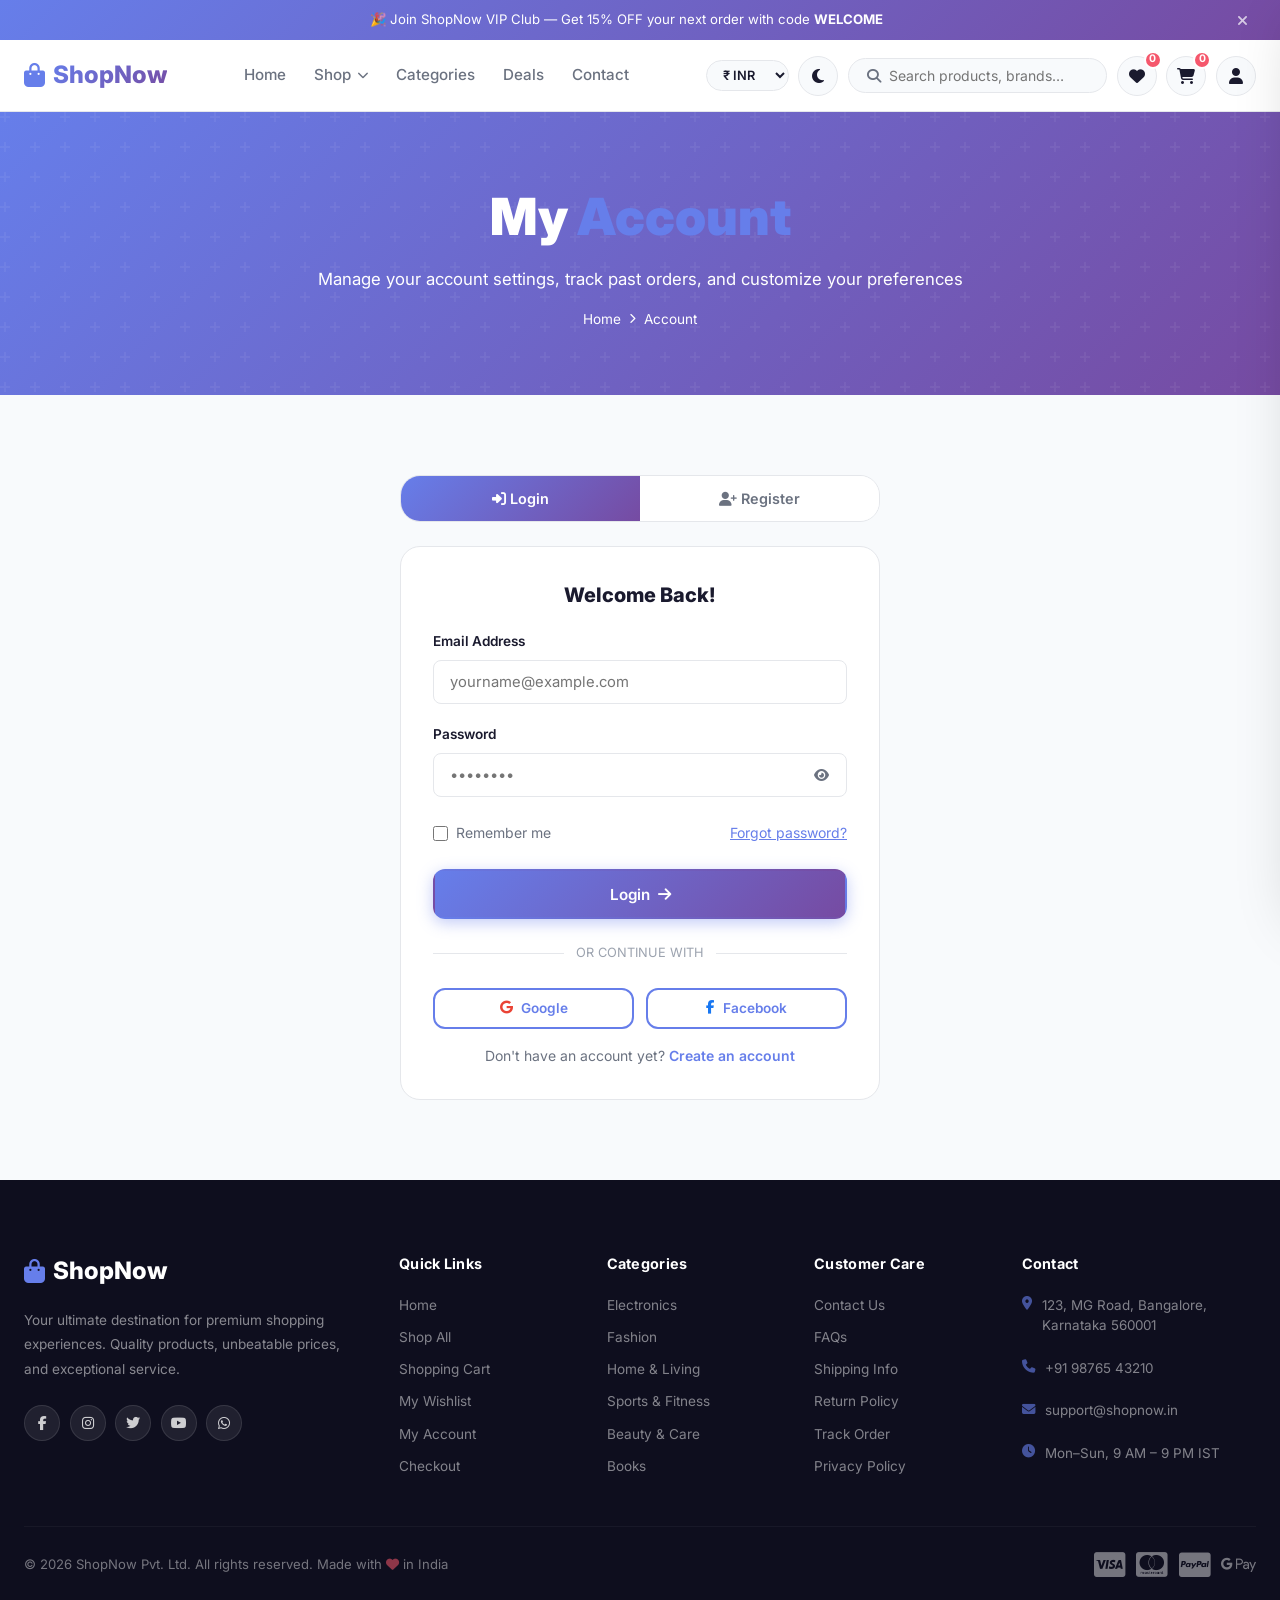
==== commit 08b03940: "Add files via upload" ====
--- a/account.html
+++ b/account.html
@@ -48,6 +48,17 @@
       </nav>
 
       <div class="nav-actions">
+        <div class="currency-select-wrap">
+          <select class="currency-select" aria-label="Select Currency">
+            <option value="INR">₹ INR</option>
+            <option value="USD">$ USD</option>
+            <option value="EUR">€ EUR</option>
+            <option value="GBP">£ GBP</option>
+          </select>
+        </div>
+        <button class="theme-toggle-btn" title="Toggle Theme" aria-label="Toggle Dark/Light Mode">
+          <i class="fas fa-moon"></i>
+        </button>
         <div class="search-bar" id="searchBarDesktop">
           <i class="fas fa-search"></i>
           <input type="text" id="searchInput" placeholder="Search products, brands…" autocomplete="off"/>
@@ -527,6 +538,12 @@
     </div>
   </footer>
 
+  <!-- ===== QUICK VIEW MODAL CONTAINER ===== -->
+  <div class="modal-overlay" id="quickViewModal"></div>
+
+  <!-- ===== COMPARE DOCK CONTAINER ===== -->
+  <div class="compare-dock" id="compareDock"></div>
+
   <!-- ===== TOAST ===== -->
   <div class="toast" id="toast"><i class="fas fa-check-circle"></i> <span id="toastMsg"></span></div>
 
--- a/css/style.css
+++ b/css/style.css
@@ -1140,3 +1140,640 @@
   .products-grid { grid-template-columns: 1fr; }
   .categories-grid { grid-template-columns: 1fr 1fr; }
 }
+
+
+/* ============================================================
+   ENTERPRISE SUITE v3.0 ADDITIONS
+   Dark Theme, Compare Matrix, Quick View, Live Purchases, EMI
+   ============================================================ */
+
+/* ── DARK THEME SYSTEM ── */
+[data-theme="dark"] {
+  --text:          #f1f5f9;
+  --text-light:    #94a3b8;
+  --text-muted:    #64748b;
+  --bg:            #0f172a;
+  --bg-alt:        #1e293b;
+  --white:         #1e293b;
+  --border:        #334155;
+  --border-light:  #1e293b;
+  --shadow-sm:     0 2px 8px rgba(0,0,0,.35);
+  --shadow:        0 4px 20px rgba(0,0,0,.45);
+  --shadow-lg:     0 10px 40px rgba(0,0,0,.6);
+  --shadow-xl:     0 20px 60px rgba(0,0,0,.75);
+}
+
+[data-theme="dark"] body {
+  background-color: var(--bg);
+  color: var(--text);
+}
+
+[data-theme="dark"] .navbar {
+  background: rgba(15, 23, 42, 0.95);
+  border-bottom-color: var(--border);
+}
+
+[data-theme="dark"] .product-card,
+[data-theme="dark"] .cat-card,
+[data-theme="dark"] .summary-card,
+[data-theme="dark"] .cart-item,
+[data-theme="dark"] .checkout-form,
+[data-theme="dark"] .contact-form-wrap,
+[data-theme="dark"] .dashboard-sidebar,
+[data-theme="dark"] .dashboard-main,
+[data-theme="dark"] .testimonial-card,
+[data-theme="dark"] .faq-item,
+[data-theme="dark"] .modal-box,
+[data-theme="dark"] .cart-sidebar {
+  background: var(--white);
+  border-color: var(--border);
+  color: var(--text);
+}
+
+[data-theme="dark"] .product-image,
+[data-theme="dark"] .gallery-main,
+[data-theme="dark"] .thumb {
+  background: linear-gradient(135deg, #1e293b, #0f172a);
+}
+
+[data-theme="dark"] .search-bar,
+[data-theme="dark"] .icon-btn,
+[data-theme="dark"] .view-btn,
+[data-theme="dark"] .tab,
+[data-theme="dark"] .form-group input,
+[data-theme="dark"] .form-group select,
+[data-theme="dark"] .form-group textarea,
+[data-theme="dark"] .coupon-wrap input {
+  background: var(--bg-alt);
+  border-color: var(--border);
+  color: var(--text);
+}
+
+[data-theme="dark"] .tab.active,
+[data-theme="dark"] .view-btn.active {
+  background: var(--primary);
+  color: #fff;
+}
+
+[data-theme="dark"] .trust-bar,
+[data-theme="dark"] .brands-section {
+  background: var(--bg-alt);
+  border-color: var(--border);
+}
+
+[data-theme="dark"] .brand-logo {
+  background: var(--bg);
+  border-color: var(--border);
+  color: var(--text-light);
+}
+
+[data-theme="dark"] .dropdown-menu,
+[data-theme="dark"] .search-suggestions {
+  background: var(--bg-alt);
+  border-color: var(--border);
+}
+
+[data-theme="dark"] .dropdown-menu a:hover,
+[data-theme="dark"] .suggestion-item:hover {
+  background: var(--border);
+}
+
+[data-theme="dark"] .card-form,
+[data-theme="dark"] .upi-form,
+[data-theme="dark"] .netbanking-form,
+[data-theme="dark"] .payment-methods,
+[data-theme="dark"] .payment-option {
+  background: var(--bg-alt);
+  border-color: var(--border);
+  color: var(--text);
+}
+
+[data-theme="dark"] .payment-option.selected {
+  background: rgba(102, 126, 234, 0.15);
+  border-color: var(--primary);
+}
+
+/* ── THEME & CURRENCY TOGGLE BUTTONS ── */
+.theme-toggle-btn {
+  background: var(--bg);
+  border: 1.5px solid var(--border);
+  color: var(--text);
+  width: 40px;
+  height: 40px;
+  border-radius: 50%;
+  display: flex;
+  align-items: center;
+  justify-content: center;
+  cursor: pointer;
+  transition: var(--transition);
+  font-size: 1rem;
+}
+.theme-toggle-btn:hover {
+  background: var(--primary);
+  color: #fff;
+  border-color: var(--primary);
+}
+
+.currency-select-wrap {
+  display: flex;
+  align-items: center;
+  gap: .3rem;
+  font-size: .85rem;
+}
+.currency-select-wrap select {
+  background: var(--bg);
+  color: var(--text);
+  border: 1.5px solid var(--border);
+  border-radius: 20px;
+  padding: .35rem .75rem;
+  font-size: .8rem;
+  font-weight: 600;
+  cursor: pointer;
+  outline: none;
+  transition: var(--transition);
+}
+.currency-select-wrap select:focus {
+  border-color: var(--primary);
+}
+
+/* ── QUICK VIEW MODAL ── */
+.modal-overlay {
+  display: none;
+  position: fixed;
+  inset: 0;
+  background: rgba(0, 0, 0, 0.65);
+  backdrop-filter: blur(5px);
+  z-index: 3000;
+  align-items: center;
+  justify-content: center;
+  padding: 1.5rem;
+}
+.modal-overlay.active {
+  display: flex;
+}
+.modal-box {
+  background: var(--white);
+  border-radius: var(--radius-xl);
+  max-width: 850px;
+  width: 100%;
+  max-height: 90vh;
+  overflow-y: auto;
+  position: relative;
+  box-shadow: var(--shadow-xl);
+  border: 1.5px solid var(--border);
+  padding: 2.25rem;
+}
+.modal-close {
+  position: absolute;
+  top: 1.25rem;
+  right: 1.25rem;
+  background: var(--bg);
+  border: 1px solid var(--border);
+  width: 36px;
+  height: 36px;
+  border-radius: 50%;
+  display: flex;
+  align-items: center;
+  justify-content: center;
+  color: var(--text-light);
+  font-size: 1rem;
+  cursor: pointer;
+  transition: var(--transition);
+  z-index: 10;
+}
+.modal-close:hover {
+  background: var(--accent);
+  color: #fff;
+  border-color: var(--accent);
+}
+.quick-view-grid {
+  display: grid;
+  grid-template-columns: 1fr 1.2fr;
+  gap: 2.5rem;
+  align-items: center;
+}
+.quick-view-img {
+  background: linear-gradient(135deg, #f0f4ff, #e8ecf8);
+  height: 320px;
+  border-radius: var(--radius-lg);
+  display: flex;
+  align-items: center;
+  justify-content: center;
+  font-size: 7rem;
+  color: var(--primary);
+  opacity: .3;
+}
+
+/* ── PRODUCT COMPARE FLOATING DOCK ── */
+.compare-dock {
+  position: fixed;
+  bottom: 2rem;
+  left: 50%;
+  transform: translateX(-50%);
+  background: var(--white);
+  border: 1.5px solid var(--primary);
+  border-radius: 40px;
+  padding: .6rem 1.5rem;
+  box-shadow: 0 10px 40px rgba(102, 126, 234, 0.35);
+  display: none;
+  align-items: center;
+  gap: 1.25rem;
+  z-index: 1400;
+  backdrop-filter: blur(8px);
+}
+.compare-dock.show {
+  display: flex;
+}
+.compare-dock-thumbs {
+  display: flex;
+  align-items: center;
+  gap: .5rem;
+}
+.compare-thumb-item {
+  width: 38px;
+  height: 38px;
+  border-radius: 50%;
+  background: var(--bg);
+  border: 1.5px solid var(--border);
+  display: flex;
+  align-items: center;
+  justify-content: center;
+  color: var(--primary);
+  font-size: 1rem;
+  position: relative;
+}
+.compare-thumb-remove {
+  position: absolute;
+  top: -4px;
+  right: -4px;
+  width: 16px;
+  height: 16px;
+  border-radius: 50%;
+  background: var(--accent);
+  color: #fff;
+  font-size: .6rem;
+  display: flex;
+  align-items: center;
+  justify-content: center;
+  cursor: pointer;
+  border: none;
+}
+
+/* ── COMPARE MATRIX TABLE ── */
+.compare-table-wrap {
+  overflow-x: auto;
+  margin-top: 1.5rem;
+}
+.compare-table {
+  width: 100%;
+  border-collapse: collapse;
+  text-align: left;
+  font-size: .9rem;
+}
+.compare-table th,
+.compare-table td {
+  padding: 1rem;
+  border: 1px solid var(--border);
+  vertical-align: middle;
+}
+.compare-table th {
+  background: var(--bg);
+  font-weight: 700;
+  width: 180px;
+}
+.compare-product-col {
+  text-align: center;
+}
+.compare-product-col .compare-icon {
+  font-size: 3rem;
+  color: var(--primary);
+  margin-bottom: .5rem;
+}
+
+/* ── LIVE PURCHASE NOTIFICATION POPUP ── */
+.live-purchase-popup {
+  position: fixed;
+  bottom: 2rem;
+  left: 2rem;
+  background: var(--white);
+  border: 1.5px solid var(--border);
+  border-radius: var(--radius-lg);
+  padding: .85rem 1.25rem;
+  box-shadow: var(--shadow-xl);
+  display: flex;
+  align-items: center;
+  gap: 1rem;
+  z-index: 1250;
+  max-width: 350px;
+  transform: translateY(120px);
+  opacity: 0;
+  transition: all .4s cubic-bezier(0.175, 0.885, 0.32, 1.275);
+}
+.live-purchase-popup.show {
+  transform: translateY(0);
+  opacity: 1;
+}
+.live-purchase-icon {
+  width: 48px;
+  height: 48px;
+  border-radius: var(--radius-sm);
+  background: linear-gradient(135deg, rgba(102,126,234,.15), rgba(118,75,162,.15));
+  color: var(--primary);
+  display: flex;
+  align-items: center;
+  justify-content: center;
+  font-size: 1.5rem;
+  flex-shrink: 0;
+}
+.live-purchase-info strong {
+  display: block;
+  font-size: .85rem;
+  color: var(--text);
+  line-height: 1.3;
+}
+.live-purchase-info span {
+  font-size: .75rem;
+  color: var(--text-muted);
+}
+.live-purchase-close {
+  background: none;
+  border: none;
+  color: var(--text-muted);
+  cursor: pointer;
+  font-size: .8rem;
+  padding: 0 .2rem;
+  align-self: flex-start;
+}
+
+/* ── DEAL OF THE DAY PROGRESS BAR ── */
+.deal-stock-progress {
+  margin: 1.25rem 0;
+}
+.deal-stock-bar-outer {
+  height: 8px;
+  background: rgba(255, 255, 255, 0.2);
+  border-radius: 4px;
+  overflow: hidden;
+  margin-top: .4rem;
+}
+.deal-stock-bar-inner {
+  height: 100%;
+  background: linear-gradient(90deg, #fee140, #fa709a);
+  border-radius: 4px;
+  width: 78%;
+  transition: width 1s ease;
+}
+
+/* ── RATINGS BREAKDOWN PROGRESS BARS ── */
+.rating-breakdown {
+  display: flex;
+  flex-direction: column;
+  gap: .5rem;
+  margin: 1.5rem 0;
+}
+.rating-bar-row {
+  display: flex;
+  align-items: center;
+  gap: .75rem;
+  font-size: .82rem;
+}
+.rating-bar-star {
+  width: 45px;
+  font-weight: 600;
+  display: flex;
+  align-items: center;
+  gap: .25rem;
+}
+.rating-bar-bg {
+  flex: 1;
+  height: 8px;
+  background: var(--border);
+  border-radius: 4px;
+  overflow: hidden;
+}
+.rating-bar-fill {
+  height: 100%;
+  background: var(--warning);
+  border-radius: 4px;
+}
+.rating-bar-pct {
+  width: 35px;
+  text-align: right;
+  color: var(--text-muted);
+}
+
+/* ── PINCODE DELIVERY ESTIMATOR ── */
+.pincode-checker {
+  background: var(--bg);
+  border: 1.5px solid var(--border);
+  border-radius: var(--radius);
+  padding: 1rem 1.25rem;
+  margin: 1.25rem 0;
+}
+.pincode-input-group {
+  display: flex;
+  gap: .5rem;
+  margin-top: .5rem;
+}
+.pincode-input-group input {
+  flex: 1;
+  padding: .55rem .85rem;
+  border: 1.5px solid var(--border);
+  border-radius: var(--radius-sm);
+  background: var(--white);
+  color: var(--text);
+  font-size: .875rem;
+}
+.pincode-res {
+  font-size: .8rem;
+  margin-top: .5rem;
+  min-height: 1.2rem;
+}
+
+/* ── EMI CALCULATOR BOX ── */
+.emi-card-box {
+  background: linear-gradient(135deg, rgba(102,126,234,.08), rgba(118,75,162,.08));
+  border: 1.5px solid rgba(102,126,234,.25);
+  border-radius: var(--radius);
+  padding: .85rem 1.25rem;
+  margin: 1rem 0;
+  display: flex;
+  align-items: center;
+  justify-content: space-between;
+  gap: 1rem;
+}
+.emi-card-box strong {
+  color: var(--primary);
+  font-size: .95rem;
+}
+
+/* ── 3D FLIPPABLE CREDIT CARD (CHECKOUT) ── */
+.credit-card-3d-wrap {
+  perspective: 1000px;
+  margin: 1.5rem auto 2rem;
+  width: 320px;
+  height: 190px;
+}
+.credit-card-3d-inner {
+  position: relative;
+  width: 100%;
+  height: 100%;
+  text-align: left;
+  transition: transform 0.6s cubic-bezier(0.4, 0.2, 0.2, 1);
+  transform-style: preserve-3d;
+}
+.credit-card-3d-inner.flipped {
+  transform: rotateY(180deg);
+}
+.credit-card-face {
+  position: absolute;
+  width: 100%;
+  height: 100%;
+  -webkit-backface-visibility: hidden;
+  backface-visibility: hidden;
+  border-radius: 18px;
+  padding: 1.5rem;
+  box-shadow: 0 15px 35px rgba(0,0,0,.25);
+  color: #fff;
+}
+.credit-card-front {
+  background: linear-gradient(135deg, #1f2937, #111827);
+  display: flex;
+  flex-direction: column;
+  justify-content: space-between;
+}
+.credit-card-back {
+  background: linear-gradient(135deg, #111827, #030712);
+  transform: rotateY(180deg);
+  padding: 1.5rem 0;
+  display: flex;
+  flex-direction: column;
+  justify-content: space-between;
+}
+.credit-card-stripe {
+  height: 40px;
+  background: #000;
+  width: 100%;
+}
+.credit-card-cvv-box {
+  background: #fff;
+  color: #000;
+  padding: .4rem .75rem;
+  border-radius: 4px;
+  width: 80%;
+  margin: 0 auto;
+  text-align: right;
+  font-family: monospace;
+  font-weight: 700;
+  letter-spacing: 2px;
+}
+
+@media (max-width: 640px) {
+  .quick-view-grid {
+    grid-template-columns: 1fr;
+  }
+  .compare-dock {
+    width: 90%;
+    flex-direction: column;
+    gap: .75rem;
+    border-radius: 20px;
+  }
+}
+
+@media (max-width: 540px) {
+  .nav-actions { gap: .35rem; }
+  .icon-btn, .theme-toggle-btn { width: 34px; height: 34px; font-size: .85rem; }
+  .currency-select-wrap select { padding: .25rem .45rem; font-size: .75rem; }
+}
+
+/* ── BRAND CHECKLIST & FILTER ENHANCEMENTS ── */
+.brand-checklist {
+  max-height: 180px;
+  overflow-y: auto;
+  padding-right: .3rem;
+  display: flex;
+  flex-direction: column;
+  gap: .35rem;
+}
+.brand-checklist::-webkit-scrollbar {
+  width: 4px;
+}
+.brand-checklist::-webkit-scrollbar-thumb {
+  background: var(--border);
+  border-radius: 4px;
+}
+.brand-checklist-search {
+  width: 100%;
+  padding: .4rem .75rem;
+  border: 1.5px solid var(--border);
+  border-radius: var(--radius-sm);
+  background: var(--bg);
+  color: var(--text);
+  font-size: .8rem;
+  margin-bottom: .6rem;
+}
+
+/* ── ACTIVE FILTER CHIPS ── */
+.filter-chip {
+  display: inline-flex;
+  align-items: center;
+  gap: .35rem;
+  padding: .25rem .65rem;
+  background: var(--bg);
+  border: 1px solid var(--border);
+  border-radius: 20px;
+  font-size: .75rem;
+  font-weight: 600;
+  color: var(--primary);
+  animation: fadeIn .2s ease;
+}
+.filter-chip button {
+  background: none;
+  border: none;
+  color: var(--text-muted);
+  cursor: pointer;
+  font-size: .85rem;
+  line-height: 1;
+}
+.filter-chip button:hover {
+  color: var(--accent);
+}
+
+/* ── GIFT WRAP BOX (CART) ── */
+.gift-wrap-card {
+  background: linear-gradient(135deg, rgba(240,147,251,.08), rgba(245,87,108,.08));
+  border: 1.5px dashed rgba(245,87,108,.35);
+  border-radius: var(--radius);
+  padding: 1rem 1.25rem;
+  margin: 1rem 0;
+  transition: var(--transition);
+}
+.gift-wrap-card.active {
+  background: linear-gradient(135deg, rgba(240,147,251,.18), rgba(245,87,108,.18));
+  border-style: solid;
+  border-color: #f5576c;
+}
+
+/* ── PRINTABLE INVOICE / RECEIPT ── */
+@media print {
+  body * {
+    visibility: hidden;
+  }
+  #printInvoiceArea, #printInvoiceArea * {
+    visibility: visible;
+  }
+  #printInvoiceArea {
+    position: absolute;
+    left: 0;
+    top: 0;
+    width: 100%;
+    margin: 0;
+    padding: 20px;
+    background: #fff !important;
+    color: #000 !important;
+  }
+  .no-print {
+    display: none !important;
+  }
+}
+
--- a/css/animations.css
+++ b/css/animations.css
@@ -1,13 +1,18 @@
 /* ============================
-   ANIMATIONS v2.0
+   ANIMATIONS v3.0 – Enterprise Suite
+   Keyframes, Micro-interactions, Transitions & Layout FX
    ============================ */
 
-/* ── KEYFRAMES ── */
+/* ── CORE KEYFRAMES ── */
 @keyframes floatCard {
   0%, 100% { transform: translateY(0px) rotate(0deg); }
   33%       { transform: translateY(-10px) rotate(1deg); }
   66%       { transform: translateY(-6px) rotate(-1deg); }
 }
+@keyframes floatCompare {
+  0%, 100% { transform: translateY(0); box-shadow: 0 10px 30px rgba(102,126,234,.3); }
+  50%       { transform: translateY(-6px); box-shadow: 0 18px 40px rgba(102,126,234,.45); }
+}
 @keyframes fadeInUp {
   from { opacity: 0; transform: translateY(32px); }
   to   { opacity: 1; transform: translateY(0); }
@@ -29,13 +34,13 @@
   to   { opacity: 1; }
 }
 @keyframes scaleIn {
-  from { opacity: 0; transform: scale(.8); }
+  from { opacity: 0; transform: scale(.85); }
   to   { opacity: 1; transform: scale(1); }
 }
 @keyframes scaleInBounce {
-  0%   { opacity: 0; transform: scale(0); }
-  60%  { transform: scale(1.15); }
-  80%  { transform: scale(0.95); }
+  0%   { opacity: 0; transform: scale(0.3); }
+  60%  { transform: scale(1.1); }
+  80%  { transform: scale(0.97); }
   100% { opacity: 1; transform: scale(1); }
 }
 @keyframes pulse {
@@ -46,6 +51,11 @@
   0%, 100% { box-shadow: 0 0 0 0 rgba(102,126,234,.5); }
   50%       { box-shadow: 0 0 0 12px rgba(102,126,234,0); }
 }
+@keyframes liveBadgePing {
+  0%   { transform: scale(0.95); box-shadow: 0 0 0 0 rgba(67, 233, 123, 0.7); }
+  70%  { transform: scale(1); box-shadow: 0 0 0 8px rgba(67, 233, 123, 0); }
+  100% { transform: scale(0.95); box-shadow: 0 0 0 0 rgba(67, 233, 123, 0); }
+}
 @keyframes shimmer {
   0%   { background-position: -800px 0; }
   100% { background-position: 800px 0; }
@@ -55,7 +65,7 @@
   to   { opacity: 1; transform: translateY(0); }
 }
 @keyframes slideUp {
-  from { opacity: 0; transform: translateY(14px); }
+  from { opacity: 0; transform: translateY(20px); }
   to   { opacity: 1; transform: translateY(0); }
 }
 @keyframes slideInRight {
@@ -65,6 +75,10 @@
 @keyframes slideInLeft {
   from { transform: translateX(-100%); }
   to   { transform: translateX(0); }
+}
+@keyframes drawerSlideUp {
+  from { transform: translateY(100%); }
+  to   { transform: translateY(0); }
 }
 @keyframes spin {
   to { transform: rotate(360deg); }
@@ -76,8 +90,8 @@
 }
 @keyframes wobble {
   0%, 100% { transform: rotate(0deg); }
-  25%       { transform: rotate(-8deg); }
-  75%       { transform: rotate(8deg); }
+  25%       { transform: rotate(-6deg); }
+  75%       { transform: rotate(6deg); }
 }
 @keyframes cartBounce {
   0%   { transform: scale(1); }
@@ -88,14 +102,6 @@
 @keyframes marqueeScroll {
   from { transform: translateX(0); }
   to   { transform: translateX(-50%); }
-}
-@keyframes typewriter {
-  from { width: 0; }
-  to   { width: 100%; }
-}
-@keyframes blink {
-  0%, 100% { opacity: 1; }
-  50%       { opacity: 0; }
 }
 @keyframes gradientShift {
   0%   { background-position: 0% 50%; }
@@ -117,22 +123,24 @@
   42%       { transform: scale(1.3); }
   70%       { transform: scale(1); }
 }
-@keyframes dotDot {
-  0%, 20%  { color: transparent; text-shadow: .25em 0 0 transparent, .5em 0 0 transparent; }
-  40%       { color: white; text-shadow: .25em 0 0 transparent, .5em 0 0 transparent; }
-  60%       { text-shadow: .25em 0 0 white, .5em 0 0 transparent; }
-  80%, 100% { text-shadow: .25em 0 0 white, .5em 0 0 white; }
-}
-@keyframes progressBar {
-  from { width: 0; }
-  to   { width: 100%; }
-}
-
-/* ── SCROLL REVEAL ── */
+@keyframes glowPulse {
+  0%, 100% { filter: drop-shadow(0 0 4px rgba(102,126,234,.4)); }
+  50%       { filter: drop-shadow(0 0 16px rgba(102,126,234,.8)); }
+}
+@keyframes flipCard {
+  0%   { transform: rotateY(0deg); }
+  100% { transform: rotateY(180deg); }
+}
+@keyframes quickViewPop {
+  0%   { opacity: 0; transform: scale(0.9) translateY(20px); }
+  100% { opacity: 1; transform: scale(1) translateY(0); }
+}
+
+/* ── SCROLL REVEAL OBSERVER CLASSES ── */
 .reveal {
   opacity: 0;
-  transform: translateY(40px);
-  transition: opacity .65s ease, transform .65s ease;
+  transform: translateY(35px);
+  transition: opacity .65s cubic-bezier(.25,1,.5,1), transform .65s cubic-bezier(.25,1,.5,1);
 }
 .reveal.visible {
   opacity: 1;
@@ -141,7 +149,7 @@
 .reveal-left {
   opacity: 0;
   transform: translateX(-40px);
-  transition: opacity .65s ease, transform .65s ease;
+  transition: opacity .65s cubic-bezier(.25,1,.5,1), transform .65s cubic-bezier(.25,1,.5,1);
 }
 .reveal-left.visible {
   opacity: 1;
@@ -150,7 +158,7 @@
 .reveal-right {
   opacity: 0;
   transform: translateX(40px);
-  transition: opacity .65s ease, transform .65s ease;
+  transition: opacity .65s cubic-bezier(.25,1,.5,1), transform .65s cubic-bezier(.25,1,.5,1);
 }
 .reveal-right.visible {
   opacity: 1;
@@ -158,75 +166,57 @@
 }
 .reveal-scale {
   opacity: 0;
-  transform: scale(.9);
-  transition: opacity .65s ease, transform .65s ease;
+  transform: scale(.92);
+  transition: opacity .65s cubic-bezier(.25,1,.5,1), transform .65s cubic-bezier(.25,1,.5,1);
 }
 .reveal-scale.visible {
   opacity: 1;
   transform: scale(1);
 }
 
-/* ── HERO ── */
-.slide.active .badge-tag { animation: fadeInDown .6s ease .1s both; }
-.slide.active h1         { animation: fadeInUp .7s ease .2s both; }
-.slide.active p          { animation: fadeInUp .6s ease .35s both; }
-.slide.active .hero-btns { animation: fadeInUp .6s ease .45s both; }
-.slide.active .hero-stats { animation: fadeInUp .6s ease .55s both; }
+/* ── HERO SLIDER KEYFRAME BINDINGS ── */
+.slide.active .badge-tag    { animation: fadeInDown .6s ease .1s both; }
+.slide.active h1            { animation: fadeInUp .7s ease .2s both; }
+.slide.active p             { animation: fadeInUp .6s ease .35s both; }
+.slide.active .hero-btns    { animation: fadeInUp .6s ease .45s both; }
+.slide.active .hero-stats   { animation: fadeInUp .6s ease .55s both; }
 .slide.active .slide-visual { animation: scaleIn .7s ease .3s both; }
 .floating-card { animation: floatCard 4s ease-in-out infinite; }
 .card-1 { animation-delay: 0s; }
 .card-2 { animation-delay: 1.3s; }
 .card-3 { animation-delay: 2.6s; }
 
-/* ── PRODUCT CARD ── */
+/* ── PRODUCT CARD HOVER FX ── */
 .product-card {
   animation: fadeInUp .45s ease both;
 }
-
-/* ── CATEGORY CARD ── */
 .cat-card {
   animation: scaleIn .4s ease both;
 }
-
-/* ── PAGE HERO ── */
-.page-hero h1       { animation: fadeInUp .6s ease both; }
-.page-hero p        { animation: fadeInUp .6s ease .15s both; }
+.page-hero h1          { animation: fadeInUp .6s ease both; }
+.page-hero p           { animation: fadeInUp .6s ease .15s both; }
 .page-hero .breadcrumb { animation: fadeInUp .6s ease .3s both; }
-
-/* ── TRUST BAR ── */
-.trust-item { animation: fadeInUp .5s ease both; }
-
-/* ── TESTIMONIALS ── */
-.testimonial-card { animation: fadeInUp .5s ease both; }
-
-/* ── BADGE ── */
-.badge { animation: pulse 2.5s ease infinite; }
-.badge.bounce { animation: cartBounce .45s ease; }
-
-/* ── DEAL BADGE ── */
-.deal-badge-big { animation: pulse 2s ease infinite; }
-
-/* ── SUCCESS ICON ── */
-.success-icon { animation: scaleInBounce .6s cubic-bezier(.175,.885,.32,1.275) both; }
-
-/* ── MARQUEE ── */
-.brands-track { animation: marqueeScroll 25s linear infinite; }
-.brands-track:hover { animation-play-state: paused; }
-
-/* ── CART SIDEBAR ── */
-.cart-sidebar.open { animation: slideInRight .35s ease; }
-
-/* ── SKELETON LOADER ── */
+.trust-item            { animation: fadeInUp .5s ease both; }
+.testimonial-card      { animation: fadeInUp .5s ease both; }
+.badge                 { animation: pulse 2.5s ease infinite; }
+.badge.bounce          { animation: cartBounce .45s ease; }
+.deal-badge-big        { animation: pulse 2s ease infinite; }
+.success-icon          { animation: scaleInBounce .65s cubic-bezier(.175,.885,.32,1.275) both; }
+.brands-track          { animation: marqueeScroll 25s linear infinite; }
+.brands-track:hover    { animation-play-state: paused; }
+.cart-sidebar.open     { animation: slideInRight .35s ease; }
+
+/* ── SKELETON LOADERS ── */
 .skeleton {
-  background: linear-gradient(90deg, #f0f0f0 25%, #e8e8e8 50%, #f0f0f0 75%);
+  background: linear-gradient(90deg, var(--border) 25%, var(--border-light) 50%, var(--border) 75%);
   background-size: 800px 100%;
   animation: shimmer 1.8s ease-in-out infinite;
   border-radius: var(--radius);
 }
 
-/* ── LOADING SPINNER ── */
+/* ── SPINNERS ── */
 .spinner {
-  width: 36px; height: 36px;
+  width: 38px; height: 38px;
   border: 3px solid var(--border);
   border-top-color: var(--primary);
   border-radius: 50%;
@@ -234,110 +224,50 @@
   margin: 2rem auto;
 }
 .spinner-sm {
-  width: 20px; height: 20px;
-  border-width: 2px;
+  width: 18px; height: 18px;
+  border: 2px solid var(--border);
+  border-top-color: currentColor;
+  border-radius: 50%;
   animation: spin .7s linear infinite;
   display: inline-block;
-}
-
-/* ── NAVBAR ── */
-.nav-links.open { animation: slideDown .3s ease both; }
-
-/* ── DROPDOWN ── */
-.dropdown-menu { animation: slideDown .2s ease; }
-
-/* ── TOAST ── */
-.toast.show { animation: slideUp .4s cubic-bezier(.175,.885,.32,1.275); }
-
-/* ── ANIMATED GRADIENT TEXT ── */
-.animated-gradient {
-  background: linear-gradient(270deg, #667eea, #764ba2, #f5576c, #667eea);
-  background-size: 300% 300%;
-  -webkit-background-clip: text;
-  -webkit-text-fill-color: transparent;
-  background-clip: text;
-  animation: gradientShift 4s ease infinite;
-}
-
-/* ── PULSING ONLINE INDICATOR ── */
-.online-dot {
-  display: inline-block; width: 8px; height: 8px; border-radius: 50%;
-  background: var(--success); animation: pulseShadow 2s ease infinite;
-}
-
-/* ── HEART BEAT ── */
-.heart-beat:hover { animation: heartbeat .8s ease; }
-
-/* ── STAGGER DELAYS for grid children ── */
-.products-grid .product-card:nth-child(1) { animation-delay: .05s; }
-.products-grid .product-card:nth-child(2) { animation-delay: .10s; }
-.products-grid .product-card:nth-child(3) { animation-delay: .15s; }
-.products-grid .product-card:nth-child(4) { animation-delay: .20s; }
-.products-grid .product-card:nth-child(5) { animation-delay: .25s; }
-.products-grid .product-card:nth-child(6) { animation-delay: .30s; }
-.products-grid .product-card:nth-child(7) { animation-delay: .35s; }
-.products-grid .product-card:nth-child(8) { animation-delay: .40s; }
-
-.categories-grid .cat-card:nth-child(1) { animation-delay: .05s; }
-.categories-grid .cat-card:nth-child(2) { animation-delay: .12s; }
-.categories-grid .cat-card:nth-child(3) { animation-delay: .19s; }
-.categories-grid .cat-card:nth-child(4) { animation-delay: .26s; }
-.categories-grid .cat-card:nth-child(5) { animation-delay: .33s; }
-.categories-grid .cat-card:nth-child(6) { animation-delay: .40s; }
-
-.trust-item:nth-child(1) { animation-delay: .05s; }
-.trust-item:nth-child(2) { animation-delay: .12s; }
-.trust-item:nth-child(3) { animation-delay: .19s; }
-.trust-item:nth-child(4) { animation-delay: .26s; }
-.trust-item:nth-child(5) { animation-delay: .33s; }
-
-.testimonial-card:nth-child(1) { animation-delay: .05s; }
-.testimonial-card:nth-child(2) { animation-delay: .15s; }
-.testimonial-card:nth-child(3) { animation-delay: .25s; }
-.testimonial-card:nth-child(4) { animation-delay: .35s; }
-.testimonial-card:nth-child(5) { animation-delay: .45s; }
-.testimonial-card:nth-child(6) { animation-delay: .55s; }
-
-/* ── PAGE TRANSITIONS ── */
-.page-enter {
-  animation: fadeIn .4s ease both;
+  vertical-align: middle;
+}
+
+/* ── MICRO-ANIMATIONS ── */
+.nav-links.open    { animation: slideDown .3s ease both; }
+.dropdown-menu     { animation: slideDown .2s ease; }
+.toast.show        { animation: slideUp .4s cubic-bezier(.175,.885,.32,1.275); }
+.modal-box         { animation: quickViewPop .35s cubic-bezier(.2,.8,.2,1); }
+.online-dot        { animation: liveBadgePing 2s infinite cubic-bezier(0, 0, 0.2, 1); }
+.heart-beat:hover  { animation: heartbeat .8s ease; }
+
+/* ── STAGGER DELAYS FOR GRIDS ── */
+.products-grid .product-card:nth-child(1) { animation-delay: .04s; }
+.products-grid .product-card:nth-child(2) { animation-delay: .08s; }
+.products-grid .product-card:nth-child(3) { animation-delay: .12s; }
+.products-grid .product-card:nth-child(4) { animation-delay: .16s; }
+.products-grid .product-card:nth-child(5) { animation-delay: .20s; }
+.products-grid .product-card:nth-child(6) { animation-delay: .24s; }
+.products-grid .product-card:nth-child(7) { animation-delay: .28s; }
+.products-grid .product-card:nth-child(8) { animation-delay: .32s; }
+.products-grid .product-card:nth-child(9) { animation-delay: .36s; }
+
+/* ── COMPARED DOCK FLOATING DOCK FX ── */
+.compare-dock {
+  animation: floatCompare 3s ease-in-out infinite;
+}
+
+/* ── TOP LOADING PROGRESS BAR ── */
+.top-progress {
+  position: fixed; top: 0; left: 0; height: 3px; z-index: 99999;
+  background: var(--grad-primary); transition: width .2s ease, opacity .3s ease;
+  pointer-events: none;
 }
 
 /* ── RIPPLE EFFECT ── */
-.ripple-container { position: relative; overflow: hidden; }
 .ripple-effect {
   position: absolute; border-radius: 50%;
   background: rgba(255,255,255,.35);
   pointer-events: none;
   animation: ripple .6s ease-out;
 }
-
-/* ── MOBILE NAV OVERLAY ── */
-.mobile-nav-overlay {
-  position: fixed; inset: 0; background: rgba(0,0,0,.5);
-  z-index: 998; opacity: 0; pointer-events: none; transition: opacity .3s ease;
-  backdrop-filter: blur(3px);
-}
-.mobile-nav-overlay.show { opacity: 1; pointer-events: auto; }
-
-/* ── ANIMATED COUNTER ── */
-.counter { animation: numberCount .4s ease; }
-
-/* ── PROGRESS BAR LOADER ── */
-.top-progress {
-  position: fixed; top: 0; left: 0; height: 3px; z-index: 9999;
-  background: var(--grad-primary); transition: width .2s ease, opacity .3s ease;
-  pointer-events: none;
-}
-
-/* ── IMAGE ZOOM EFFECT ── */
-.zoom-img { overflow: hidden; border-radius: var(--radius); }
-.zoom-img img { transition: transform .5s ease; }
-.zoom-img:hover img { transform: scale(1.08); }
-
-/* ── FOCUS RING ── */
-:focus-visible {
-  outline: 2px solid var(--primary);
-  outline-offset: 3px;
-  border-radius: var(--radius-sm);
-}
